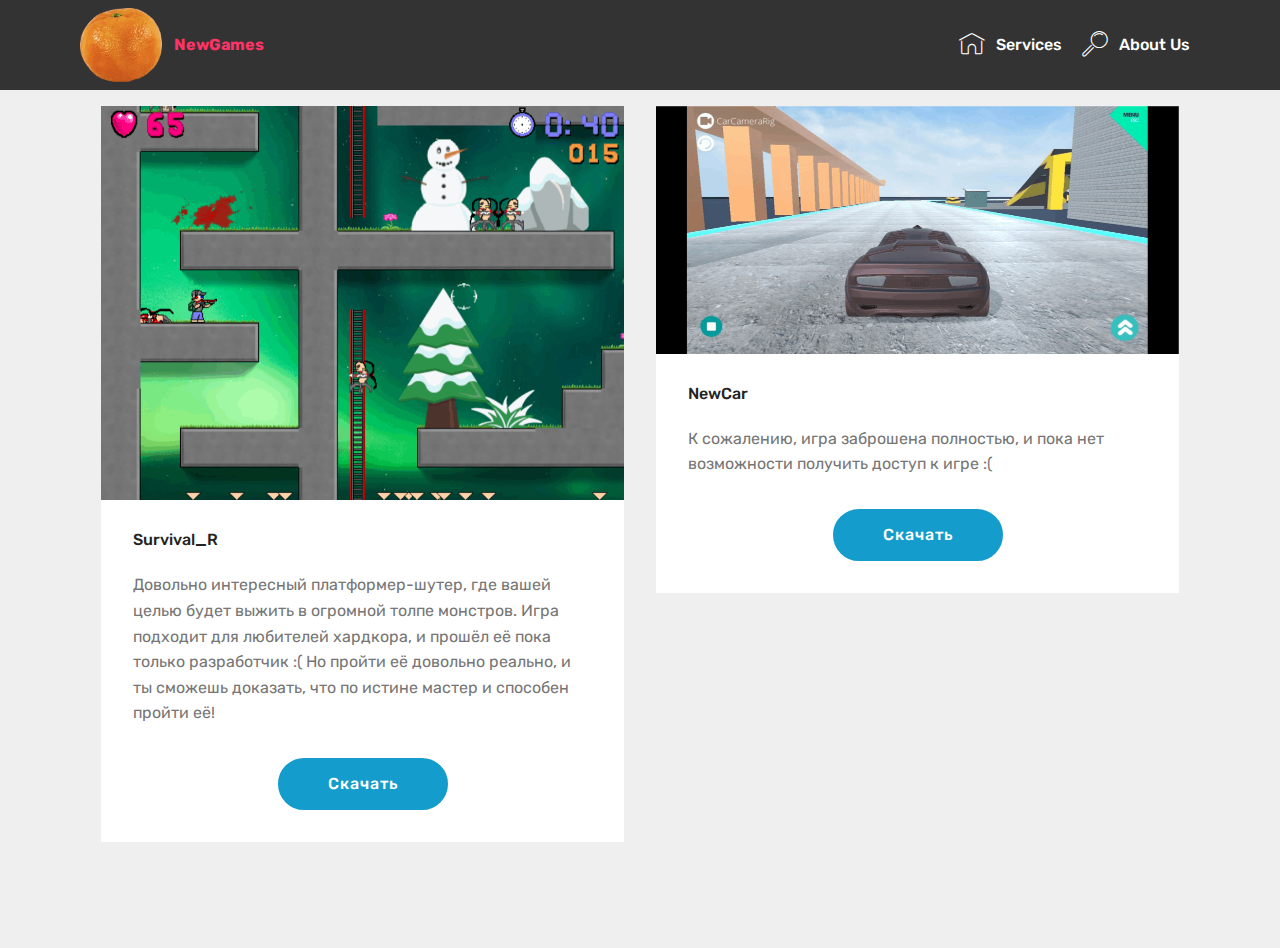
==== page1.html @ 95258844 "create github pages" ====
<!DOCTYPE html>
<html  >
<head>
  <!-- Site made with Mobirise Website Builder v4.12.0, https://mobirise.com -->
  <meta charset="UTF-8">
  <meta http-equiv="X-UA-Compatible" content="IE=edge">
  <meta name="generator" content="Mobirise v4.12.0, mobirise.com">
  <meta name="viewport" content="width=device-width, initial-scale=1, minimum-scale=1">
  <link rel="shortcut icon" href="assets/images/mbr-122x110.png" type="image/x-icon">
  <meta name="description" content="Site Maker Description">
  
  <title>все игры</title>
  <link rel="stylesheet" href="assets/web/assets/mobirise-icons/mobirise-icons.css">
  <link rel="stylesheet" href="assets/bootstrap/css/bootstrap.min.css">
  <link rel="stylesheet" href="assets/bootstrap/css/bootstrap-grid.min.css">
  <link rel="stylesheet" href="assets/bootstrap/css/bootstrap-reboot.min.css">
  <link rel="stylesheet" href="assets/tether/tether.min.css">
  <link rel="stylesheet" href="assets/dropdown/css/style.css">
  <link rel="stylesheet" href="assets/theme/css/style.css">
  <link rel="preload" as="style" href="assets/mobirise/css/mbr-additional.css"><link rel="stylesheet" href="assets/mobirise/css/mbr-additional.css" type="text/css">
  
  
  
</head>
<body>
  <section class="menu cid-qTkzRZLJNu" once="menu" id="menu1-4">

    

    <nav class="navbar navbar-expand beta-menu navbar-dropdown align-items-center navbar-toggleable-sm">
        <button class="navbar-toggler navbar-toggler-right" type="button" data-toggle="collapse" data-target="#navbarSupportedContent" aria-controls="navbarSupportedContent" aria-expanded="false" aria-label="Toggle navigation">
            <div class="hamburger">
                <span></span>
                <span></span>
                <span></span>
                <span></span>
            </div>
        </button>
        <div class="menu-logo">
            <div class="navbar-brand">
                <span class="navbar-logo">
                    
                         <a href="index.html"><img src="assets/images/mbr-122x110.png" alt="Mobirise" title="" style="height: 4.6rem;"></a>
                    
                </span>
                <span class="navbar-caption-wrap"><a class="navbar-caption text-secondary display-4" href="#top">NewGames</a></span>
            </div>
        </div>
        <div class="collapse navbar-collapse" id="navbarSupportedContent">
            <ul class="navbar-nav nav-dropdown nav-right" data-app-modern-menu="true">
                <li class="nav-item">
                    <a class="nav-link link text-white display-4" href="https://mobirise.com">
                        <span class="mbri-home mbr-iconfont mbr-iconfont-btn"></span>
                        Services
                    </a>
                </li>
                <li class="nav-item">
                    <a class="nav-link link text-white display-4" href="https://mobirise.com">
                        <span class="mbri-search mbr-iconfont mbr-iconfont-btn"></span>
                        About Us
                    </a>
                </li>
            </ul>
            
        </div>
    </nav>
</section>

<section class="engine"><a href="https://mobirise.info/w">free html5 templates</a></section><section class="features3 cid-rPy1rgUyX9" id="features3-5">

    

    
    <div class="container">
        <div class="media-container-row">
            <div class="card p-3 col-12 col-md-6">
                <div class="card-wrapper">
                    <div class="card-img">
                        <img src="assets/images/survival-r-hardeditionsubmit1-1022x767.png" alt="Mobirise" title="">
                    </div>
                    <div class="card-box">
                        <h4 class="card-title mbr-fonts-style display-7">Survival_R</h4>
                        <p class="mbr-text mbr-fonts-style display-7">Довольно интересный платформер-шутер, где вашей целью будет выжить в огромной толпе монстров. Игра подходит для любителей хардкора, и прошёл её пока только разработчик :( Но пройти её довольно реально, и ты сможешь доказать, что по истине мастер и способен пройти её!</p>
                    </div>
                    <div class="mbr-section-btn text-center"><a href="https://falcoware.com/rus/SurvivalR.php" class="btn btn-primary display-4" target="_blank">Скачать</a></div>
                </div>
            </div>

            <div class="card p-3 col-12 col-md-6">
                <div class="card-wrapper">
                    <div class="card-img">
                        <img src="assets/images/-1046x495.png" alt="Mobirise" title="">
                    </div>
                    <div class="card-box">
                        <h4 class="card-title mbr-fonts-style display-7">NewCar</h4>
                        <p class="mbr-text mbr-fonts-style display-7">К сожалению, игра заброшена полностью, и пока нет возможности получить доступ к игре :(</p>
                    </div>
                    <div class="mbr-section-btn text-center"><a href="page1.html" class="btn btn-primary display-4">Скачать</a></div>
                </div>
            </div>

            

            
        </div>
    </div>
</section>


  <script src="assets/web/assets/jquery/jquery.min.js"></script>
  <script src="assets/popper/popper.min.js"></script>
  <script src="assets/bootstrap/js/bootstrap.min.js"></script>
  <script src="assets/tether/tether.min.js"></script>
  <script src="assets/smoothscroll/smooth-scroll.js"></script>
  <script src="assets/dropdown/js/nav-dropdown.js"></script>
  <script src="assets/dropdown/js/navbar-dropdown.js"></script>
  <script src="assets/touchswipe/jquery.touch-swipe.min.js"></script>
  <script src="assets/theme/js/script.js"></script>
  
  
</body>
</html>
---- assets/web/assets/mobirise-icons/mobirise-icons.css ----
@font-face {
  font-family: 'MobiriseIcons';
  src:  url('mobirise-icons.eot?spat4u');
  src:  url('mobirise-icons.eot?spat4u#iefix') format('embedded-opentype'),
    url('mobirise-icons.ttf?spat4u') format('truetype'),
    url('mobirise-icons.woff?spat4u') format('woff'),
    url('mobirise-icons.svg?spat4u#MobiriseIcons') format('svg');
  font-weight: normal;
  font-style: normal;
  font-display: swap;
}

[class^="mbri-"], [class*=" mbri-"] {
  /* use !important to prevent issues with browser extensions that change fonts */
  font-family: MobiriseIcons !important;
  speak: none;
  font-style: normal;
  font-weight: normal;
  font-variant: normal;
  text-transform: none;
  line-height: 1;

  /* Better Font Rendering =========== */
  -webkit-font-smoothing: antialiased;
  -moz-osx-font-smoothing: grayscale;
}

.mbri-add-submenu:before {
  content: "\e900";
}
.mbri-alert:before {
  content: "\e901";
}
.mbri-align-center:before {
  content: "\e902";
}
.mbri-align-justify:before {
  content: "\e903";
}
.mbri-align-left:before {
  content: "\e904";
}
.mbri-align-right:before {
  content: "\e905";
}
.mbri-android:before {
  content: "\e906";
}
.mbri-apple:before {
  content: "\e907";
}
.mbri-arrow-down:before {
  content: "\e908";
}
.mbri-arrow-next:before {
  content: "\e909";
}
.mbri-arrow-prev:before {
  content: "\e90a";
}
.mbri-arrow-up:before {
  content: "\e90b";
}
.mbri-bold:before {
  content: "\e90c";
}
.mbri-bookmark:before {
  content: "\e90d";
}
.mbri-bootstrap:before {
  content: "\e90e";
}
.mbri-briefcase:before {
  content: "\e90f";
}
.mbri-browse:before {
  content: "\e910";
}
.mbri-bulleted-list:before {
  content: "\e911";
}
.mbri-calendar:before {
  content: "\e912";
}
.mbri-camera:before {
  content: "\e913";
}
.mbri-cart-add:before {
  content: "\e914";
}
.mbri-cart-full:before {
  content: "\e915";
}
.mbri-cash:before {
  content: "\e916";
}
.mbri-change-style:before {
  content: "\e917";
}
.mbri-chat:before {
  content: "\e918";
}
.mbri-clock:before {
  content: "\e919";
}
.mbri-close:before {
  content: "\e91a";
}
.mbri-cloud:before {
  content: "\e91b";
}
.mbri-code:before {
  content: "\e91c";
}
.mbri-contact-form:before {
  content: "\e91d";
}
.mbri-credit-card:before {
  content: "\e91e";
}
.mbri-cursor-click:before {
  content: "\e91f";
}
.mbri-cust-feedback:before {
  content: "\e920";
}
.mbri-database:before {
  content: "\e921";
}
.mbri-delivery:before {
  content: "\e922";
}
.mbri-desktop:before {
  content: "\e923";
}
.mbri-devices:before {
  content: "\e924";
}
.mbri-down:before {
  content: "\e925";
}
.mbri-download:before {
  content: "\e989";
}
.mbri-drag-n-drop:before {
  content: "\e927";
}
.mbri-drag-n-drop2:before {
  content: "\e928";
}
.mbri-edit:before {
  content: "\e929";
}
.mbri-edit2:before {
  content: "\e92a";
}
.mbri-error:before {
  content: "\e92b";
}
.mbri-extension:before {
  content: "\e92c";
}
.mbri-features:before {
  content: "\e92d";
}
.mbri-file:before {
  content: "\e92e";
}
.mbri-flag:before {
  content: "\e92f";
}
.mbri-folder:before {
  content: "\e930";
}
.mbri-gift:before {
  content: "\e931";
}
.mbri-github:before {
  content: "\e932";
}
.mbri-globe:before {
  content: "\e933";
}
.mbri-globe-2:before {
  content: "\e934";
}
.mbri-growing-chart:before {
  content: "\e935";
}
.mbri-hearth:before {
  content: "\e936";
}
.mbri-help:before {
  content: "\e937";
}
.mbri-home:before {
  content: "\e938";
}
.mbri-hot-cup:before {
  content: "\e939";
}
.mbri-idea:before {
  content: "\e93a";
}
.mbri-image-gallery:before {
  content: "\e93b";
}
.mbri-image-slider:before {
  content: "\e93c";
}
.mbri-info:before {
  content: "\e93d";
}
.mbri-italic:before {
  content: "\e93e";
}
.mbri-key:before {
  content: "\e93f";
}
.mbri-laptop:before {
  content: "\e940";
}
.mbri-layers:before {
  content: "\e941";
}
.mbri-left-right:before {
  content: "\e942";
}
.mbri-left:before {
  content: "\e943";
}
.mbri-letter:before {
  content: "\e944";
}
.mbri-like:before {
  content: "\e945";
}
.mbri-link:before {
  content: "\e946";
}
.mbri-lock:before {
  content: "\e947";
}
.mbri-login:before {
  content: "\e948";
}
.mbri-logout:before {
  content: "\e949";
}
.mbri-magic-stick:before {
  content: "\e94a";
}
.mbri-map-pin:before {
  content: "\e94b";
}
.mbri-menu:before {
  content: "\e94c";
}
.mbri-mobile:before {
  content: "\e94d";
}
.mbri-mobile2:before {
  content: "\e94e";
}
.mbri-mobirise:before {
  content: "\e94f";
}
.mbri-more-horizontal:before {
  content: "\e950";
}
.mbri-more-vertical:before {
  content: "\e951";
}
.mbri-music:before {
  content: "\e952";
}
.mbri-new-file:before {
  content: "\e953";
}
.mbri-numbered-list:before {
  content: "\e954";
}
.mbri-opened-folder:before {
  content: "\e955";
}
.mbri-pages:before {
  content: "\e956";
}
.mbri-paper-plane:before {
  content: "\e957";
}
.mbri-paperclip:before {
  content: "\e958";
}
.mbri-photo:before {
  content: "\e959";
}
.mbri-photos:before {
  content: "\e95a";
}
.mbri-pin:before {
  content: "\e95b";
}
.mbri-play:before {
  content: "\e95c";
}
.mbri-plus:before {
  content: "\e95d";
}
.mbri-preview:before {
  content: "\e95e";
}
.mbri-print:before {
  content: "\e95f";
}
.mbri-protect:before {
  content: "\e960";
}
.mbri-question:before {
  content: "\e961";
}
.mbri-quote-left:before {
  content: "\e962";
}
.mbri-quote-right:before {
  content: "\e963";
}
.mbri-refresh:before {
  content: "\e964";
}
.mbri-responsive:before {
  content: "\e965";
}
.mbri-right:before {
  content: "\e966";
}
.mbri-rocket:before {
  content: "\e967";
}
.mbri-sad-face:before {
  content: "\e968";
}
.mbri-sale:before {
  content: "\e969";
}
.mbri-save:before {
  content: "\e96a";
}
.mbri-search:before {
  content: "\e96b";
}
.mbri-setting:before {
  content: "\e96c";
}
.mbri-setting2:before {
  content: "\e96d";
}
.mbri-setting3:before {
  content: "\e96e";
}
.mbri-share:before {
  content: "\e96f";
}
.mbri-shopping-bag:before {
  content: "\e970";
}
.mbri-shopping-basket:before {
  content: "\e971";
}
.mbri-shopping-cart:before {
  content: "\e972";
}
.mbri-sites:before {
  content: "\e973";
}
.mbri-smile-face:before {
  content: "\e974";
}
.mbri-speed:before {
  content: "\e975";
}
.mbri-star:before {
  content: "\e976";
}
.mbri-success:before {
  content: "\e977";
}
.mbri-sun:before {
  content: "\e978";
}
.mbri-sun2:before {
  content: "\e979";
}
.mbri-tablet:before {
  content: "\e97a";
}
.mbri-tablet-vertical:before {
  content: "\e97b";
}
.mbri-target:before {
  content: "\e97c";
}
.mbri-timer:before {
  content: "\e97d";
}
.mbri-to-ftp:before {
  content: "\e97e";
}
.mbri-to-local-drive:before {
  content: "\e97f";
}
.mbri-touch-swipe:before {
  content: "\e980";
}
.mbri-touch:before {
  content: "\e981";
}
.mbri-trash:before {
  content: "\e982";
}
.mbri-underline:before {
  content: "\e983";
}
.mbri-unlink:before {
  content: "\e984";
}
.mbri-unlock:before {
  content: "\e985";
}
.mbri-up-down:before {
  content: "\e986";
}
.mbri-up:before {
  content: "\e987";
}
.mbri-update:before {
  content: "\e988";
}
.mbri-upload:before {
 content: "\e926"; 
}
.mbri-user:before {
  content: "\e98a";
}
.mbri-user2:before {
  content: "\e98b";
}
.mbri-users:before {
  content: "\e98c";
}
.mbri-video:before {
  content: "\e98d";
}
.mbri-video-play:before {
  content: "\e98e";
}
.mbri-watch:before {
  content: "\e98f";
}
.mbri-website-theme:before {
  content: "\e990";
}
.mbri-wifi:before {
  content: "\e991";
}
.mbri-windows:before {
  content: "\e992";
}
.mbri-zoom-out:before {
  content: "\e993";
}
.mbri-redo:before {
  content: "\e994";
}
.mbri-undo:before {
  content: "\e995";
}
---- assets/dropdown/css/style.css ----
.navbar-dropdown {
  left: 0;
  padding: 0;
  position: absolute;
  right: 0;
  top: 0;
  transition: all 0.45s ease;
  z-index: 1030;
  background: #282828; }
  .navbar-dropdown .navbar-logo {
    margin-right: 0.8rem;
    transition: margin 0.3s ease-in-out;
    vertical-align: middle; }
    .navbar-dropdown .navbar-logo img {
      height: 3.125rem;
      transition: all 0.3s ease-in-out; }
    .navbar-dropdown .navbar-logo.mbr-iconfont {
      font-size: 3.125rem;
      line-height: 3.125rem; }
  .navbar-dropdown .navbar-caption {
    font-weight: 700;
    white-space: normal;
    vertical-align: -4px;
    line-height: 3.125rem !important; }
    .navbar-dropdown .navbar-caption, .navbar-dropdown .navbar-caption:hover {
      color: inherit;
      text-decoration: none; }
  .navbar-dropdown .mbr-iconfont + .navbar-caption {
    vertical-align: -1px; }
  .navbar-dropdown.navbar-fixed-top {
    position: fixed; }
  .navbar-dropdown .navbar-brand span {
    vertical-align: -4px; }
  .navbar-dropdown.bg-color.transparent {
    background: none; }
  .navbar-dropdown.navbar-short .navbar-brand {
    padding: 0.625rem 0; }
    .navbar-dropdown.navbar-short .navbar-brand span {
      vertical-align: -1px; }
  .navbar-dropdown.navbar-short .navbar-caption {
    line-height: 2.375rem !important;
    vertical-align: -2px; }
  .navbar-dropdown.navbar-short .navbar-logo {
    margin-right: 0.5rem; }
    .navbar-dropdown.navbar-short .navbar-logo img {
      height: 2.375rem; }
    .navbar-dropdown.navbar-short .navbar-logo.mbr-iconfont {
      font-size: 2.375rem;
      line-height: 2.375rem; }
  .navbar-dropdown.navbar-short .mbr-table-cell {
    height: 3.625rem; }
  .navbar-dropdown .navbar-close {
    left: 0.6875rem;
    position: fixed;
    top: 0.75rem;
    z-index: 1000; }
  .navbar-dropdown .hamburger-icon {
    content: "";
    display: inline-block;
    vertical-align: middle;
    width: 16px;
    -webkit-box-shadow: 0 -6px 0 1px #282828,0 0 0 1px #282828,0 6px 0 1px #282828;
    -moz-box-shadow: 0 -6px 0 1px #282828,0 0 0 1px #282828,0 6px 0 1px #282828;
    box-shadow: 0 -6px 0 1px #282828,0 0 0 1px #282828,0 6px 0 1px #282828; }

.dropdown-menu .dropdown-toggle[data-toggle="dropdown-submenu"]::after {
  border-bottom: 0.35em solid transparent;
  border-left: 0.35em solid;
  border-right: 0;
  border-top: 0.35em solid transparent;
  margin-left: 0.3rem; }

.dropdown-menu .dropdown-item:focus {
  outline: 0; }

.nav-dropdown {
  font-size: 0.75rem;
  font-weight: 500;
  height: auto !important; }
  .nav-dropdown .nav-btn {
    padding-left: 1rem; }
  .nav-dropdown .link {
    margin: .667em 1.667em;
    font-weight: 500;
    padding: 0;
    transition: color .2s ease-in-out; }
    .nav-dropdown .link.dropdown-toggle {
      margin-right: 2.583em; }
      .nav-dropdown .link.dropdown-toggle::after {
        margin-left: .25rem;
        border-top: 0.35em solid;
        border-right: 0.35em solid transparent;
        border-left: 0.35em solid transparent;
        border-bottom: 0; }
      .nav-dropdown .link.dropdown-toggle[aria-expanded="true"] {
        margin: 0;
        padding: 0.667em 3.263em  0.667em 1.667em; }
  .nav-dropdown .link::after,
  .nav-dropdown .dropdown-item::after {
    color: inherit; }
  .nav-dropdown .btn {
    font-size: 0.75rem;
    font-weight: 700;
    letter-spacing: 0;
    margin-bottom: 0;
    padding-left: 1.25rem;
    padding-right: 1.25rem; }
  .nav-dropdown .dropdown-menu {
    border-radius: 0;
    border: 0;
    left: 0;
    margin: 0;
    padding-bottom: 1.25rem;
    padding-top: 1.25rem;
    position: relative; }
  .nav-dropdown .dropdown-submenu {
    margin-left: 0.125rem;
    top: 0; }
  .nav-dropdown .dropdown-item {
    font-weight: 500;
    line-height: 2;
    padding: 0.3846em 4.615em 0.3846em 1.5385em;
    position: relative;
    transition: color .2s ease-in-out, background-color .2s ease-in-out; }
    .nav-dropdown .dropdown-item::after {
      margin-top: -0.3077em;
      position: absolute;
      right: 1.1538em;
      top: 50%; }
    .nav-dropdown .dropdown-item:focus, .nav-dropdown .dropdown-item:hover {
      background: none; }

@media (max-width: 767px) {
  .nav-dropdown.navbar-toggleable-sm {
    bottom: 0;
    display: none;
    left: 0;
    overflow-x: hidden;
    position: fixed;
    top: 0;
    transform: translateX(-100%);
    -ms-transform: translateX(-100%);
    -webkit-transform: translateX(-100%);
    width: 18.75rem;
    z-index: 999; } }
.nav-dropdown.navbar-toggleable-xl {
  bottom: 0;
  display: none;
  left: 0;
  overflow-x: hidden;
  position: fixed;
  top: 0;
  transform: translateX(-100%);
  -ms-transform: translateX(-100%);
  -webkit-transform: translateX(-100%);
  width: 18.75rem;
  z-index: 999; }

.nav-dropdown-sm {
  display: block !important;
  overflow-x: hidden;
  overflow: auto;
  padding-top: 3.875rem; }
  .nav-dropdown-sm::after {
    content: "";
    display: block;
    height: 3rem;
    width: 100%; }
  .nav-dropdown-sm.collapse.in ~ .navbar-close {
    display: block !important; }
  .nav-dropdown-sm.collapsing, .nav-dropdown-sm.collapse.in {
    transform: translateX(0);
    -ms-transform: translateX(0);
    -webkit-transform: translateX(0);
    transition: all 0.25s ease-out;
    -webkit-transition: all 0.25s ease-out;
    background: #282828; }
  .nav-dropdown-sm.collapsing[aria-expanded="false"] {
    transform: translateX(-100%);
    -ms-transform: translateX(-100%);
    -webkit-transform: translateX(-100%); }
  .nav-dropdown-sm .nav-item {
    display: block;
    margin-left: 0 !important;
    padding-left: 0; }
  .nav-dropdown-sm .link,
  .nav-dropdown-sm .dropdown-item {
    border-top: 1px dotted rgba(255, 255, 255, 0.1);
    font-size: 0.8125rem;
    line-height: 1.6;
    margin: 0 !important;
    padding: 0.875rem 2.4rem 0.875rem 1.5625rem !important;
    position: relative;
    white-space: normal; }
    .nav-dropdown-sm .link:focus, .nav-dropdown-sm .link:hover,
    .nav-dropdown-sm .dropdown-item:focus,
    .nav-dropdown-sm .dropdown-item:hover {
      background: rgba(0, 0, 0, 0.2) !important;
      color: #c0a375; }
  .nav-dropdown-sm .nav-btn {
    position: relative;
    padding: 1.5625rem 1.5625rem 0 1.5625rem; }
    .nav-dropdown-sm .nav-btn::before {
      border-top: 1px dotted rgba(255, 255, 255, 0.1);
      content: "";
      left: 0;
      position: absolute;
      top: 0;
      width: 100%; }
    .nav-dropdown-sm .nav-btn + .nav-btn {
      padding-top: 0.625rem; }
      .nav-dropdown-sm .nav-btn + .nav-btn::before {
        display: none; }
  .nav-dropdown-sm .btn {
    padding: 0.625rem 0; }
  .nav-dropdown-sm .dropdown-toggle[data-toggle="dropdown-submenu"]::after {
    margin-left: .25rem;
    border-top: 0.35em solid;
    border-right: 0.35em solid transparent;
    border-left: 0.35em solid transparent;
    border-bottom: 0; }
  .nav-dropdown-sm .dropdown-toggle[data-toggle="dropdown-submenu"][aria-expanded="true"]::after {
    border-top: 0;
    border-right: 0.35em solid transparent;
    border-left: 0.35em solid transparent;
    border-bottom: 0.35em solid; }
  .nav-dropdown-sm .dropdown-menu {
    margin: 0;
    padding: 0;
    position: relative;
    top: 0;
    left: 0;
    width: 100%;
    border: 0;
    float: none;
    border-radius: 0;
    background: none; }
  .nav-dropdown-sm .dropdown-submenu {
    left: 100%;
    margin-left: 0.125rem;
    margin-top: -1.25rem;
    top: 0; }

.navbar-toggleable-sm .nav-dropdown .dropdown-menu {
  position: absolute; }

.navbar-toggleable-sm .nav-dropdown .dropdown-submenu {
  left: 100%;
  margin-left: 0.125rem;
  margin-top: -1.25rem;
  top: 0; }

.navbar-toggleable-sm.opened .nav-dropdown .dropdown-menu {
  position: relative; }

.navbar-toggleable-sm.opened .nav-dropdown .dropdown-submenu {
  left: 0;
  margin-left: 00rem;
  margin-top: 0rem;
  top: 0; }

.is-builder .nav-dropdown.collapsing {
  transition: none !important; }

/*# sourceMappingURL=style.css.map */
---- assets/theme/css/style.css ----
/*!
 * Mobirise v4 theme (https://mobirise.com/)
 * Copyright 2017 Mobirise
 */
section {
  background-color: #eeeeee; }

body {
  font-style: normal;
  line-height: 1.5; }

section,
.container,
.container-fluid {
  position: relative;
  word-wrap: break-word; }

a.mbr-iconfont:hover {
  text-decoration: none; }

.article .lead p,
.article .lead ul,
.article .lead ol,
.article .lead pre,
.article .lead blockquote {
  margin-bottom: 0; }

ul,
ol,
pre,
blockquote {
  margin-bottom: 2.3125rem; }

pre {
  background: #f4f4f4;
  padding: 10px 24px;
  white-space: pre-wrap; }

.inactive {
  -webkit-user-select: none;
  -moz-user-select: none;
  -ms-user-select: none;
  user-select: none;
  pointer-events: none;
  -webkit-user-drag: none;
  user-drag: none; }

.mbr-section__comments .row {
  justify-content: center;
  -webkit-justify-content: center; }

a {
  font-style: normal;
  font-weight: 400;
  cursor: pointer; }
  a, a:hover {
    text-decoration: none; }

figure {
  margin-bottom: 0; }

body {
  color: #232323; }

h1,
h2,
h3,
h4,
h5,
h6,
.h1,
.h2,
.h3,
.h4,
.h5,
.h6,
.display-1,
.display-2,
.display-3,
.display-4 {
  line-height: 1;
  word-break: break-word;
  word-wrap: break-word; }

.mbr-section-title {
  font-style: normal;
  line-height: 1.2; }

.mbr-section-subtitle {
  line-height: 1.3; }

.mbr-text {
  font-style: normal;
  line-height: 1.6; }

b,
strong {
  font-weight: bold; }

blockquote {
  padding: 10px 0 10px 20px;
  position: relative;
  border-left: 2px solid;
  border-color: #ff3366; }

input:-webkit-autofill, input:-webkit-autofill:hover, input:-webkit-autofill:focus, input:-webkit-autofill:active {
  transition-delay: 9999s;
  transition-property: background-color, color; }

textarea[type='hidden'] {
  display: none; }

body {
  position: relative; }

section {
  background-position: 50% 50%;
  background-repeat: no-repeat;
  background-size: cover; }
  section .mbr-background-video,
  section .mbr-background-video-preview {
    position: absolute;
    bottom: 0;
    left: 0;
    right: 0;
    top: 0; }

.hidden {
  visibility: hidden; }

.mbr-z-index20 {
  z-index: 20; }

/*! Base colors */
.mbr-white {
  color: #ffffff; }

.mbr-black {
  color: #000000; }

.mbr-bg-white {
  background-color: #ffffff; }

.mbr-bg-black {
  background-color: #000000; }

/*! Text-aligns */
.align-left {
  text-align: left; }

.align-center {
  text-align: center; }

.align-right {
  text-align: right; }

@media (max-width: 767px) {
  .align-left,
  .align-center,
  .align-right,
  .mbr-section-btn,
  .mbr-section-title {
    text-align: center; } }
/*! Font-weight  */
.mbr-light {
  font-weight: 300; }

.mbr-regular {
  font-weight: 400; }

.mbr-semibold {
  font-weight: 500; }

.mbr-bold {
  font-weight: 700; }

/*! Media  */
.media-size-item {
  -webkit-flex: 1 1 auto;
  -moz-flex: 1 1 auto;
  -ms-flex: 1 1 auto;
  -o-flex: 1 1 auto;
  flex: 1 1 auto; }

.media-content {
  -webkit-flex-basis: 100%;
  flex-basis: 100%; }

.media-container-row {
  display: -ms-flexbox;
  display: -webkit-flex;
  display: flex;
  -webkit-flex-direction: row;
  -ms-flex-direction: row;
  flex-direction: row;
  -webkit-flex-wrap: wrap;
  -ms-flex-wrap: wrap;
  flex-wrap: wrap;
  -webkit-justify-content: center;
  -ms-flex-pack: center;
  justify-content: center;
  -webkit-align-content: center;
  -ms-flex-line-pack: center;
  align-content: center;
  -webkit-align-items: start;
  -ms-flex-align: start;
  align-items: start; }
  .media-container-row .media-size-item {
    width: 400px; }

.media-container-column {
  display: -ms-flexbox;
  display: -webkit-flex;
  display: flex;
  -webkit-flex-direction: column;
  -ms-flex-direction: column;
  flex-direction: column;
  -webkit-flex-wrap: wrap;
  -ms-flex-wrap: wrap;
  flex-wrap: wrap;
  -webkit-justify-content: center;
  -ms-flex-pack: center;
  justify-content: center;
  -webkit-align-content: center;
  -ms-flex-line-pack: center;
  align-content: center;
  -webkit-align-items: stretch;
  -ms-flex-align: stretch;
  align-items: stretch; }
  .media-container-column > * {
    width: 100%; }

@media (min-width: 992px) {
  .media-container-row {
    -webkit-flex-wrap: nowrap;
    -ms-flex-wrap: nowrap;
    flex-wrap: nowrap; } }
figure {
  overflow: hidden; }

figure[mbr-media-size] {
  transition: width 0.1s; }

.mbr-figure img,
.mbr-figure iframe {
  display: block;
  width: 100%; }

.card {
  background-color: transparent;
  border: none; }

.card-box {
  width: 100%; }

.card-img {
  text-align: center;
  flex-shrink: 0;
  -webkit-flex-shrink: 0; }

.media {
  max-width: 100%;
  margin: 0 auto; }

.mbr-figure {
  -ms-flex-item-align: center;
  -ms-grid-row-align: center;
  -webkit-align-self: center;
  align-self: center; }

.media-container > div {
  max-width: 100%; }

.mbr-figure img,
.card-img img {
  width: 100%; }

@media (max-width: 991px) {
  .media-size-item {
    width: auto !important; }

  .media {
    width: auto; }

  .mbr-figure {
    width: 100% !important; } }
/*! Buttons */
.btn {
  font-weight: 500;
  border-width: 2px;
  font-style: normal;
  letter-spacing: 1px;
  margin: .4rem .8rem;
  white-space: normal;
  -webkit-transition: all .3s ease-in-out;
  -moz-transition: all .3s ease-in-out;
  transition: all .3s ease-in-out;
  display: inline-flex;
  align-items: center;
  justify-content: center;
  word-break: break-word;
  -webkit-align-items: center;
  -webkit-justify-content: center;
  display: -webkit-inline-flex; }

.btn-sm {
  font-weight: 500;
  letter-spacing: 1px;
  -webkit-transition: all .3s ease-in-out;
  -moz-transition: all .3s ease-in-out;
  transition: all .3s ease-in-out; }

.btn-md {
  font-weight: 500;
  letter-spacing: 1px;
  margin: .4rem .8rem !important;
  -webkit-transition: all .3s ease-in-out;
  -moz-transition: all .3s ease-in-out;
  transition: all .3s ease-in-out; }

.btn-lg {
  font-weight: 500;
  letter-spacing: 1px;
  margin: .4rem .8rem !important;
  -webkit-transition: all .3s ease-in-out;
  -moz-transition: all .3s ease-in-out;
  transition: all .3s ease-in-out; }

.mbr-section-btn {
  margin-left: -0.25rem;
  margin-right: -0.25rem;
  font-size: 0; }

nav .mbr-section-btn {
  margin-left: 0rem;
  margin-right: 0rem; }

.btn-form {
  border-radius: 0; }
  .btn-form:hover {
    cursor: pointer; }

/*! Btn icon margin */
.btn .mbr-iconfont,
.btn.btn-sm .mbr-iconfont {
  cursor: pointer;
  margin-right: 0.5rem; }

.btn.btn-md .mbr-iconfont,
.btn.btn-md .mbr-iconfont {
  margin-right: 0.8rem; }

.mbr-regular {
  font-weight: 400; }

.mbr-semibold {
  font-weight: 500; }

.mbr-bold {
  font-weight: 700; }

[type='submit'] {
  -webkit-appearance: none; }

/*! Full-screen */
.mbr-fullscreen .mbr-overlay {
  min-height: 100vh; }

.mbr-fullscreen {
  display: flex;
  display: -webkit-flex;
  display: -moz-flex;
  display: -ms-flex;
  display: -o-flex;
  align-items: center;
  -webkit-align-items: center;
  min-height: 100vh;
  padding-top: 3rem;
  padding-bottom: 3rem; }

/*! Map */
.map {
  height: 25rem;
  position: relative; }
  .map iframe {
    width: 100%;
    height: 100%; }

.mbr-overlay {
  background-color: #000;
  bottom: 0;
  left: 0;
  opacity: .5;
  position: absolute;
  right: 0;
  top: 0;
  z-index: 0;
  pointer-events: none; }

/* Form */
blockquote {
  font-style: italic;
  padding: 10px 0 10px 20px;
  font-size: 1.09rem;
  position: relative;
  border-width: 3px; }

.form-control {
  background-color: #f5f5f5;
  box-shadow: none;
  color: #565656;
  line-height: 1.43;
  min-height: 3.5em;
  padding: 1.07em .5em; }
  .form-control, .form-control:focus {
    border: 1px solid #e8e8e8; }
  .form-active .form-control:invalid {
    border-color: red; }

.form-control-label {
  position: relative;
  cursor: pointer;
  margin-bottom: .357em;
  padding: 0; }

.alert {
  color: #ffffff;
  border-radius: 0;
  border: 0;
  font-size: .875rem;
  line-height: 1.5;
  margin-bottom: 1.875rem;
  padding: 1.25rem;
  position: relative; }
  .alert.alert-form::after {
    background-color: inherit;
    bottom: -7px;
    content: "";
    display: block;
    height: 14px;
    left: 50%;
    margin-left: -7px;
    position: absolute;
    transform: rotate(45deg);
    width: 14px;
    -webkit-transform: rotate(45deg); }

.form-asterisk {
  font-family: initial;
  position: absolute;
  top: -2px;
  font-weight: normal; }

/*! Scroll to top arrow */
#scrollToTop a i:before {
  content: '';
  position: absolute;
  height: 40%;
  top: 25%;
  background: #fff;
  width: 2px;
  left: calc(50% - 1px); }
#scrollToTop a i:after {
  content: '';
  position: absolute;
  display: block;
  border-top: 2px solid #fff;
  border-right: 2px solid #fff;
  width: 40%;
  height: 40%;
  left: 30%;
  bottom: 30%;
  transform: rotate(135deg);
  -webkit-transform: rotate(135deg); }

.mbr-arrow-up {
  bottom: 25px;
  right: 90px;
  position: fixed;
  text-align: right;
  z-index: 5000;
  color: #ffffff;
  font-size: 32px;
  transform: rotate(180deg);
  -webkit-transform: rotate(180deg); }

.mbr-arrow-up a {
  background: rgba(0, 0, 0, 0.2);
  border-radius: 3px;
  color: #fff;
  display: inline-block;
  height: 60px;
  width: 60px;
  outline-style: none !important;
  position: relative;
  text-decoration: none;
  transition: all 0.3s ease-in-out;
  cursor: pointer;
  text-align: center; }
  .mbr-arrow-up a:hover {
    background-color: rgba(0, 0, 0, 0.4); }
  .mbr-arrow-up a i {
    line-height: 60px; }

.mbr-arrow-up-icon {
  display: block;
  color: #fff; }

.mbr-arrow-up-icon::before {
  content: '\203a';
  display: inline-block;
  font-family: serif;
  font-size: 32px;
  line-height: 1;
  font-style: normal;
  position: relative;
  top: 6px;
  left: -4px;
  -webkit-transform: rotate(-90deg);
  transform: rotate(-90deg); }

/*! Arrow Down */
.mbr-arrow {
  position: absolute;
  bottom: 45px;
  left: 50%;
  width: 60px;
  height: 60px;
  cursor: pointer;
  background-color: rgba(80, 80, 80, 0.5);
  border-radius: 50%;
  -webkit-transform: translateX(-50%);
  transform: translateX(-50%); }
  .mbr-arrow > a {
    display: inline-block;
    text-decoration: none;
    outline-style: none;
    -webkit-animation: arrowdown 1.7s ease-in-out infinite;
    animation: arrowdown 1.7s ease-in-out infinite; }
    .mbr-arrow > a > i {
      position: absolute;
      top: -2px;
      left: 15px;
      font-size: 2rem; }

@keyframes arrowdown {
  0% {
    transform: translateY(0px);
    -webkit-transform: translateY(0px); }
  50% {
    transform: translateY(-5px);
    -webkit-transform: translateY(-5px); }
  100% {
    transform: translateY(0px);
    -webkit-transform: translateY(0px); } }
@-webkit-keyframes arrowdown {
  0% {
    transform: translateY(0px);
    -webkit-transform: translateY(0px); }
  50% {
    transform: translateY(-5px);
    -webkit-transform: translateY(-5px); }
  100% {
    transform: translateY(0px);
    -webkit-transform: translateY(0px); } }
@media (max-width: 500px) {
  .mbr-arrow-up {
    left: 50%;
    right: auto;
    transform: translateX(-50%) rotate(180deg);
    -webkit-transform: translateX(-50%) rotate(180deg); } }
/*Gradients animation*/
@keyframes gradient-animation {
  from {
    background-position: 0% 100%;
    animation-timing-function: ease-in-out; }
  to {
    background-position: 100% 0%;
    animation-timing-function: ease-in-out; } }
@-webkit-keyframes gradient-animation {
  from {
    background-position: 0% 100%;
    animation-timing-function: ease-in-out; }
  to {
    background-position: 100% 0%;
    animation-timing-function: ease-in-out; } }
.bg-gradient {
  background-size: 200% 200%;
  animation: gradient-animation 5s infinite alternate;
  -webkit-animation: gradient-animation 5s infinite alternate; }

.menu .navbar-brand {
  display: -webkit-flex; }
  .menu .navbar-brand span {
    display: flex;
    display: -webkit-flex; }
  .menu .navbar-brand .navbar-caption-wrap {
    display: -webkit-flex; }
  .menu .navbar-brand .navbar-logo img {
    display: -webkit-flex; }
@media (min-width: 768px) and (max-width: 1023px) {
  .menu .navbar-toggleable-sm .navbar-nav {
    display: -webkit-box;
    display: -webkit-flex;
    display: -ms-flexbox; } }
@media (max-width: 1023px) {
  .menu .navbar-collapse {
    max-height: 93.5vh; }
    .menu .navbar-collapse.show {
      overflow: auto; } }
@media (min-width: 1024px) {
  .menu .navbar-nav.nav-dropdown {
    display: -webkit-flex; }
  .menu .navbar-toggleable-sm .navbar-collapse {
    display: -webkit-flex !important; }
  .menu .collapsed .navbar-collapse {
    max-height: 93.5vh; }
    .menu .collapsed .navbar-collapse.show {
      overflow: auto; } }
@media (max-width: 767px) {
  .menu .navbar-collapse {
    max-height: 80vh; } }

/* Others*/
.note-check a[data-value=Rubik] {
  font-style: normal; }

.mbr-arrow a {
  color: #ffffff; }

@media (max-width: 767px) {
  .mbr-arrow {
    display: none; } }
.navbar {
  display: -webkit-flex;
  -webkit-flex-wrap: wrap;
  -webkit-align-items: center;
  -webkit-justify-content: space-between; }

.navbar-collapse {
  -webkit-flex-basis: 100%;
  -webkit-flex-grow: 1;
  -webkit-align-items: center; }

.nav-dropdown .link {
  padding: 0.667em 1.667em !important;
  margin: 0 !important; }

.nav {
  display: -webkit-flex;
  -webkit-flex-wrap: wrap; }

.row {
  display: -webkit-flex;
  -webkit-flex-wrap: wrap; }

.justify-content-center {
  -webkit-justify-content: center; }

.form-inline {
  display: -webkit-flex;
  -webkit-flex-flow: row wrap;
  -webkit-align-items: center; }

.card-wrapper {
  -webkit-flex: 1; }

.carousel-control {
  z-index: 10;
  display: -webkit-flex;
  -webkit-align-items: center;
  -webkit-justify-content: center; }

.carousel-controls {
  display: -webkit-flex; }

.media {
  display: -webkit-flex; }

.form-group:focus {
  outline: none; }

.jq-selectbox__select {
  padding: 1.07em 0.5em;
  position: absolute;
  top: 0;
  left: 0;
  width: 100%; }

.jq-selectbox__dropdown {
  position: absolute;
  top: 100% !important;
  left: 0 !important;
  width: 100% !important; }

.jq-selectbox__trigger-arrow {
  transform: translateY(-50%); }

.jq-selectbox li {
  padding: 1.07em 0.5em; }

input[type='range'] {
  padding-left: 0 !important;
  padding-right: 0 !important; }

.modal-dialog,
.modal-content {
  height: 100%; }

.modal-dialog .carousel-inner {
  height: calc(100vh - 1.75rem); }
  @media (max-width: 575px) {
    .modal-dialog .carousel-inner {
      height: calc(100vh - 1rem); } }

.carousel-item {
  text-align: center; }

.carousel-item img {
  margin: auto; }

.navbar-toggler {
  -webkit-align-self: flex-start;
  -ms-flex-item-align: start;
  align-self: flex-start;
  padding: 0.25rem 0.75rem;
  font-size: 1.25rem;
  line-height: 1;
  background: transparent;
  border: 1px solid transparent;
  -webkit-border-radius: 0.25rem;
  border-radius: 0.25rem; }

.navbar-toggler:focus,
.navbar-toggler:hover {
  text-decoration: none; }

.navbar-toggler-icon {
  display: inline-block;
  width: 1.5em;
  height: 1.5em;
  vertical-align: middle;
  content: '';
  background: no-repeat center center;
  -webkit-background-size: 100% 100%;
  -o-background-size: 100% 100%;
  background-size: 100% 100%; }

.navbar-toggler-left {
  position: absolute;
  left: 1rem; }

.navbar-toggler-right {
  position: absolute;
  right: 1rem; }

@media (max-width: 575px) {
  .navbar-toggleable .navbar-nav .dropdown-menu {
    position: static;
    float: none; }

  .navbar-toggleable > .container {
    padding-right: 0;
    padding-left: 0; } }
@media (min-width: 576px) {
  .navbar-toggleable {
    -webkit-box-orient: horizontal;
    -webkit-box-direction: normal;
    -webkit-flex-direction: row;
    -ms-flex-direction: row;
    flex-direction: row;
    -webkit-flex-wrap: nowrap;
    -ms-flex-wrap: nowrap;
    flex-wrap: nowrap;
    -webkit-box-align: center;
    -webkit-align-items: center;
    -ms-flex-align: center;
    align-items: center; }

  .navbar-toggleable .navbar-nav {
    -webkit-box-orient: horizontal;
    -webkit-box-direction: normal;
    -webkit-flex-direction: row;
    -ms-flex-direction: row;
    flex-direction: row; }

  .navbar-toggleable .navbar-nav .nav-link {
    padding-right: 0.5rem;
    padding-left: 0.5rem; }

  .navbar-toggleable > .container {
    display: -webkit-box;
    display: -webkit-flex;
    display: -ms-flexbox;
    display: flex;
    -webkit-flex-wrap: nowrap;
    -ms-flex-wrap: nowrap;
    flex-wrap: nowrap;
    -webkit-box-align: center;
    -webkit-align-items: center;
    -ms-flex-align: center;
    align-items: center; }

  .navbar-toggleable .navbar-collapse {
    display: -webkit-box !important;
    display: -webkit-flex !important;
    display: -ms-flexbox !important;
    display: flex !important;
    width: 100%; }

  .navbar-toggleable .navbar-toggler {
    display: none; } }
@media (max-width: 767px) {
  .navbar-toggleable-sm .navbar-nav .dropdown-menu {
    position: static;
    float: none; }

  .navbar-toggleable-sm > .container {
    padding-right: 0;
    padding-left: 0; } }
@media (min-width: 768px) {
  .navbar-toggleable-sm {
    -webkit-box-orient: horizontal;
    -webkit-box-direction: normal;
    -webkit-flex-direction: row;
    -ms-flex-direction: row;
    flex-direction: row;
    -webkit-flex-wrap: nowrap;
    -ms-flex-wrap: nowrap;
    flex-wrap: nowrap;
    -webkit-box-align: center;
    -webkit-align-items: center;
    -ms-flex-align: center;
    align-items: center; }

  .navbar-toggleable-sm .navbar-nav {
    -webkit-box-orient: horizontal;
    -webkit-box-direction: normal;
    -webkit-flex-direction: row;
    -ms-flex-direction: row;
    flex-direction: row; }

  .navbar-toggleable-sm .navbar-nav .nav-link {
    padding-right: 0.5rem;
    padding-left: 0.5rem; }

  .navbar-toggleable-sm > .container {
    display: -webkit-box;
    display: -webkit-flex;
    display: -ms-flexbox;
    display: flex;
    -webkit-flex-wrap: nowrap;
    -ms-flex-wrap: nowrap;
    flex-wrap: nowrap;
    -webkit-box-align: center;
    -webkit-align-items: center;
    -ms-flex-align: center;
    align-items: center; }

  .navbar-toggleable-sm .navbar-collapse {
    display: none;
    width: 100%; }

  .navbar-toggleable-sm .navbar-toggler {
    display: none; } }
@media (max-width: 1023px) {
  .navbar-toggleable-md .navbar-nav .dropdown-menu {
    position: static;
    float: none; }

  .navbar-toggleable-md > .container {
    padding-right: 0;
    padding-left: 0; } }
@media (min-width: 1024px) {
  .navbar-toggleable-md {
    -webkit-box-orient: horizontal;
    -webkit-box-direction: normal;
    -webkit-flex-direction: row;
    -ms-flex-direction: row;
    flex-direction: row;
    -webkit-flex-wrap: nowrap;
    -ms-flex-wrap: nowrap;
    flex-wrap: nowrap;
    -webkit-box-align: center;
    -webkit-align-items: center;
    -ms-flex-align: center;
    align-items: center; }

  .navbar-toggleable-md .navbar-nav {
    -webkit-box-orient: horizontal;
    -webkit-box-direction: normal;
    -webkit-flex-direction: row;
    -ms-flex-direction: row;
    flex-direction: row; }

  .navbar-toggleable-md .navbar-nav .nav-link {
    padding-right: 0.5rem;
    padding-left: 0.5rem; }

  .navbar-toggleable-md > .container {
    display: -webkit-box;
    display: -webkit-flex;
    display: -ms-flexbox;
    display: flex;
    -webkit-flex-wrap: nowrap;
    -ms-flex-wrap: nowrap;
    flex-wrap: nowrap;
    -webkit-box-align: center;
    -webkit-align-items: center;
    -ms-flex-align: center;
    align-items: center; }

  .navbar-toggleable-md .navbar-collapse {
    display: -webkit-box !important;
    display: -webkit-flex !important;
    display: -ms-flexbox !important;
    display: flex !important;
    width: 100%; }

  .navbar-toggleable-md .navbar-toggler {
    display: none; } }
@media (max-width: 1199px) {
  .navbar-toggleable-lg .navbar-nav .dropdown-menu {
    position: static;
    float: none; }

  .navbar-toggleable-lg > .container {
    padding-right: 0;
    padding-left: 0; } }
@media (min-width: 1200px) {
  .navbar-toggleable-lg {
    -webkit-box-orient: horizontal;
    -webkit-box-direction: normal;
    -webkit-flex-direction: row;
    -ms-flex-direction: row;
    flex-direction: row;
    -webkit-flex-wrap: nowrap;
    -ms-flex-wrap: nowrap;
    flex-wrap: nowrap;
    -webkit-box-align: center;
    -webkit-align-items: center;
    -ms-flex-align: center;
    align-items: center; }

  .navbar-toggleable-lg .navbar-nav {
    -webkit-box-orient: horizontal;
    -webkit-box-direction: normal;
    -webkit-flex-direction: row;
    -ms-flex-direction: row;
    flex-direction: row; }

  .navbar-toggleable-lg .navbar-nav .nav-link {
    padding-right: 0.5rem;
    padding-left: 0.5rem; }

  .navbar-toggleable-lg > .container {
    display: -webkit-box;
    display: -webkit-flex;
    display: -ms-flexbox;
    display: flex;
    -webkit-flex-wrap: nowrap;
    -ms-flex-wrap: nowrap;
    flex-wrap: nowrap;
    -webkit-box-align: center;
    -webkit-align-items: center;
    -ms-flex-align: center;
    align-items: center; }

  .navbar-toggleable-lg .navbar-collapse {
    display: -webkit-box !important;
    display: -webkit-flex !important;
    display: -ms-flexbox !important;
    display: flex !important;
    width: 100%; }

  .navbar-toggleable-lg .navbar-toggler {
    display: none; } }
.navbar-toggleable-xl {
  -webkit-box-orient: horizontal;
  -webkit-box-direction: normal;
  -webkit-flex-direction: row;
  -ms-flex-direction: row;
  flex-direction: row;
  -webkit-flex-wrap: nowrap;
  -ms-flex-wrap: nowrap;
  flex-wrap: nowrap;
  -webkit-box-align: center;
  -webkit-align-items: center;
  -ms-flex-align: center;
  align-items: center; }

.navbar-toggleable-xl .navbar-nav .dropdown-menu {
  position: static;
  float: none; }

.navbar-toggleable-xl > .container {
  padding-right: 0;
  padding-left: 0; }

.navbar-toggleable-xl .navbar-nav {
  -webkit-box-orient: horizontal;
  -webkit-box-direction: normal;
  -webkit-flex-direction: row;
  -ms-flex-direction: row;
  flex-direction: row; }

.navbar-toggleable-xl .navbar-nav .nav-link {
  padding-right: 0.5rem;
  padding-left: 0.5rem; }

.navbar-toggleable-xl > .container {
  display: -webkit-box;
  display: -webkit-flex;
  display: -ms-flexbox;
  display: flex;
  -webkit-flex-wrap: nowrap;
  -ms-flex-wrap: nowrap;
  flex-wrap: nowrap;
  -webkit-box-align: center;
  -webkit-align-items: center;
  -ms-flex-align: center;
  align-items: center; }

.navbar-toggleable-xl .navbar-collapse {
  display: -webkit-box !important;
  display: -webkit-flex !important;
  display: -ms-flexbox !important;
  display: flex !important;
  width: 100%; }

.navbar-toggleable-xl .navbar-toggler {
  display: none; }

.card-img {
  width: auto; }

.menu .navbar.collapsed:not(.beta-menu) {
  flex-direction: column;
  -webkit-flex-direction: column; }

.carousel-item.active,
.carousel-item-next,
.carousel-item-prev {
  display: -webkit-box;
  display: -webkit-flex;
  display: -ms-flexbox;
  display: flex; }

.note-air-layout .dropup .dropdown-menu,
.note-air-layout .navbar-fixed-bottom .dropdown .dropdown-menu {
  bottom: initial !important; }

html,
body {
  height: auto;
  min-height: 100vh; }

.dropup .dropdown-toggle::after {
  display: none; }

/*# sourceMappingURL=style.css.map */
.engine {
	position: absolute;
	text-indent: -2400px;
	text-align: center;
	padding: 0;
	top: 0;
	left: -2400px;
}
---- assets/mobirise/css/mbr-additional.css ----
@import url(https://fonts.googleapis.com/css?family=Rubik:300,300i,400,400i,500,500i,700,700i,900,900i&display=swap);





body {
  font-family: Rubik;
}
.display-1 {
  font-family: 'Rubik', sans-serif;
  font-size: 4.25rem;
  font-display: swap;
}
.display-1 > .mbr-iconfont {
  font-size: 6.8rem;
}
.display-2 {
  font-family: 'Rubik', sans-serif;
  font-size: 3rem;
  font-display: swap;
}
.display-2 > .mbr-iconfont {
  font-size: 4.8rem;
}
.display-4 {
  font-family: 'Rubik', sans-serif;
  font-size: 1rem;
  font-display: swap;
}
.display-4 > .mbr-iconfont {
  font-size: 1.6rem;
}
.display-5 {
  font-family: 'Rubik', sans-serif;
  font-size: 1.5rem;
  font-display: swap;
}
.display-5 > .mbr-iconfont {
  font-size: 2.4rem;
}
.display-7 {
  font-family: 'Rubik', sans-serif;
  font-size: 1rem;
  font-display: swap;
}
.display-7 > .mbr-iconfont {
  font-size: 1.6rem;
}
/* ---- Fluid typography for mobile devices ---- */
/* 1.4 - font scale ratio ( bootstrap == 1.42857 ) */
/* 100vw - current viewport width */
/* (48 - 20)  48 == 48rem == 768px, 20 == 20rem == 320px(minimal supported viewport) */
/* 0.65 - min scale variable, may vary */
@media (max-width: 768px) {
  .display-1 {
    font-size: 3.4rem;
    font-size: calc( 2.1374999999999997rem + (4.25 - 2.1374999999999997) * ((100vw - 20rem) / (48 - 20)));
    line-height: calc( 1.4 * (2.1374999999999997rem + (4.25 - 2.1374999999999997) * ((100vw - 20rem) / (48 - 20))));
  }
  .display-2 {
    font-size: 2.4rem;
    font-size: calc( 1.7rem + (3 - 1.7) * ((100vw - 20rem) / (48 - 20)));
    line-height: calc( 1.4 * (1.7rem + (3 - 1.7) * ((100vw - 20rem) / (48 - 20))));
  }
  .display-4 {
    font-size: 0.8rem;
    font-size: calc( 1rem + (1 - 1) * ((100vw - 20rem) / (48 - 20)));
    line-height: calc( 1.4 * (1rem + (1 - 1) * ((100vw - 20rem) / (48 - 20))));
  }
  .display-5 {
    font-size: 1.2rem;
    font-size: calc( 1.175rem + (1.5 - 1.175) * ((100vw - 20rem) / (48 - 20)));
    line-height: calc( 1.4 * (1.175rem + (1.5 - 1.175) * ((100vw - 20rem) / (48 - 20))));
  }
}
/* Buttons */
.btn {
  padding: 1rem 3rem;
  border-radius: 3px;
}
.btn-sm {
  padding: 0.6rem 1.5rem;
  border-radius: 3px;
}
.btn-md {
  padding: 1rem 3rem;
  border-radius: 3px;
}
.btn-lg {
  padding: 1.2rem 3.2rem;
  border-radius: 3px;
}
.bg-primary {
  background-color: #149dcc !important;
}
.bg-success {
  background-color: #f7ed4a !important;
}
.bg-info {
  background-color: #82786e !important;
}
.bg-warning {
  background-color: #879a9f !important;
}
.bg-danger {
  background-color: #b1a374 !important;
}
.btn-primary,
.btn-primary:active {
  background-color: #149dcc !important;
  border-color: #149dcc !important;
  color: #ffffff !important;
}
.btn-primary:hover,
.btn-primary:focus,
.btn-primary.focus,
.btn-primary.active {
  color: #ffffff !important;
  background-color: #0d6786 !important;
  border-color: #0d6786 !important;
}
.btn-primary.disabled,
.btn-primary:disabled {
  color: #ffffff !important;
  background-color: #0d6786 !important;
  border-color: #0d6786 !important;
}
.btn-secondary,
.btn-secondary:active {
  background-color: #ff3366 !important;
  border-color: #ff3366 !important;
  color: #ffffff !important;
}
.btn-secondary:hover,
.btn-secondary:focus,
.btn-secondary.focus,
.btn-secondary.active {
  color: #ffffff !important;
  background-color: #e50039 !important;
  border-color: #e50039 !important;
}
.btn-secondary.disabled,
.btn-secondary:disabled {
  color: #ffffff !important;
  background-color: #e50039 !important;
  border-color: #e50039 !important;
}
.btn-info,
.btn-info:active {
  background-color: #82786e !important;
  border-color: #82786e !important;
  color: #ffffff !important;
}
.btn-info:hover,
.btn-info:focus,
.btn-info.focus,
.btn-info.active {
  color: #ffffff !important;
  background-color: #59524b !important;
  border-color: #59524b !important;
}
.btn-info.disabled,
.btn-info:disabled {
  color: #ffffff !important;
  background-color: #59524b !important;
  border-color: #59524b !important;
}
.btn-success,
.btn-success:active {
  background-color: #f7ed4a !important;
  border-color: #f7ed4a !important;
  color: #3f3c03 !important;
}
.btn-success:hover,
.btn-success:focus,
.btn-success.focus,
.btn-success.active {
  color: #3f3c03 !important;
  background-color: #eadd0a !important;
  border-color: #eadd0a !important;
}
.btn-success.disabled,
.btn-success:disabled {
  color: #3f3c03 !important;
  background-color: #eadd0a !important;
  border-color: #eadd0a !important;
}
.btn-warning,
.btn-warning:active {
  background-color: #879a9f !important;
  border-color: #879a9f !important;
  color: #ffffff !important;
}
.btn-warning:hover,
.btn-warning:focus,
.btn-warning.focus,
.btn-warning.active {
  color: #ffffff !important;
  background-color: #617479 !important;
  border-color: #617479 !important;
}
.btn-warning.disabled,
.btn-warning:disabled {
  color: #ffffff !important;
  background-color: #617479 !important;
  border-color: #617479 !important;
}
.btn-danger,
.btn-danger:active {
  background-color: #b1a374 !important;
  border-color: #b1a374 !important;
  color: #ffffff !important;
}
.btn-danger:hover,
.btn-danger:focus,
.btn-danger.focus,
.btn-danger.active {
  color: #ffffff !important;
  background-color: #8b7d4e !important;
  border-color: #8b7d4e !important;
}
.btn-danger.disabled,
.btn-danger:disabled {
  color: #ffffff !important;
  background-color: #8b7d4e !important;
  border-color: #8b7d4e !important;
}
.btn-white {
  color: #333333 !important;
}
.btn-white,
.btn-white:active {
  background-color: #ffffff !important;
  border-color: #ffffff !important;
  color: #808080 !important;
}
.btn-white:hover,
.btn-white:focus,
.btn-white.focus,
.btn-white.active {
  color: #808080 !important;
  background-color: #d9d9d9 !important;
  border-color: #d9d9d9 !important;
}
.btn-white.disabled,
.btn-white:disabled {
  color: #808080 !important;
  background-color: #d9d9d9 !important;
  border-color: #d9d9d9 !important;
}
.btn-black,
.btn-black:active {
  background-color: #333333 !important;
  border-color: #333333 !important;
  color: #ffffff !important;
}
.btn-black:hover,
.btn-black:focus,
.btn-black.focus,
.btn-black.active {
  color: #ffffff !important;
  background-color: #0d0d0d !important;
  border-color: #0d0d0d !important;
}
.btn-black.disabled,
.btn-black:disabled {
  color: #ffffff !important;
  background-color: #0d0d0d !important;
  border-color: #0d0d0d !important;
}
.btn-primary-outline,
.btn-primary-outline:active {
  background: none;
  border-color: #0b566f;
  color: #0b566f;
}
.btn-primary-outline:hover,
.btn-primary-outline:focus,
.btn-primary-outline.focus,
.btn-primary-outline.active {
  color: #ffffff;
  background-color: #149dcc;
  border-color: #149dcc;
}
.btn-primary-outline.disabled,
.btn-primary-outline:disabled {
  color: #ffffff !important;
  background-color: #149dcc !important;
  border-color: #149dcc !important;
}
.btn-secondary-outline,
.btn-secondary-outline:active {
  background: none;
  border-color: #cc0033;
  color: #cc0033;
}
.btn-secondary-outline:hover,
.btn-secondary-outline:focus,
.btn-secondary-outline.focus,
.btn-secondary-outline.active {
  color: #ffffff;
  background-color: #ff3366;
  border-color: #ff3366;
}
.btn-secondary-outline.disabled,
.btn-secondary-outline:disabled {
  color: #ffffff !important;
  background-color: #ff3366 !important;
  border-color: #ff3366 !important;
}
.btn-info-outline,
.btn-info-outline:active {
  background: none;
  border-color: #4b453f;
  color: #4b453f;
}
.btn-info-outline:hover,
.btn-info-outline:focus,
.btn-info-outline.focus,
.btn-info-outline.active {
  color: #ffffff;
  background-color: #82786e;
  border-color: #82786e;
}
.btn-info-outline.disabled,
.btn-info-outline:disabled {
  color: #ffffff !important;
  background-color: #82786e !important;
  border-color: #82786e !important;
}
.btn-success-outline,
.btn-success-outline:active {
  background: none;
  border-color: #d2c609;
  color: #d2c609;
}
.btn-success-outline:hover,
.btn-success-outline:focus,
.btn-success-outline.focus,
.btn-success-outline.active {
  color: #3f3c03;
  background-color: #f7ed4a;
  border-color: #f7ed4a;
}
.btn-success-outline.disabled,
.btn-success-outline:disabled {
  color: #3f3c03 !important;
  background-color: #f7ed4a !important;
  border-color: #f7ed4a !important;
}
.btn-warning-outline,
.btn-warning-outline:active {
  background: none;
  border-color: #55666b;
  color: #55666b;
}
.btn-warning-outline:hover,
.btn-warning-outline:focus,
.btn-warning-outline.focus,
.btn-warning-outline.active {
  color: #ffffff;
  background-color: #879a9f;
  border-color: #879a9f;
}
.btn-warning-outline.disabled,
.btn-warning-outline:disabled {
  color: #ffffff !important;
  background-color: #879a9f !important;
  border-color: #879a9f !important;
}
.btn-danger-outline,
.btn-danger-outline:active {
  background: none;
  border-color: #7a6e45;
  color: #7a6e45;
}
.btn-danger-outline:hover,
.btn-danger-outline:focus,
.btn-danger-outline.focus,
.btn-danger-outline.active {
  color: #ffffff;
  background-color: #b1a374;
  border-color: #b1a374;
}
.btn-danger-outline.disabled,
.btn-danger-outline:disabled {
  color: #ffffff !important;
  background-color: #b1a374 !important;
  border-color: #b1a374 !important;
}
.btn-black-outline,
.btn-black-outline:active {
  background: none;
  border-color: #000000;
  color: #000000;
}
.btn-black-outline:hover,
.btn-black-outline:focus,
.btn-black-outline.focus,
.btn-black-outline.active {
  color: #ffffff;
  background-color: #333333;
  border-color: #333333;
}
.btn-black-outline.disabled,
.btn-black-outline:disabled {
  color: #ffffff !important;
  background-color: #333333 !important;
  border-color: #333333 !important;
}
.btn-white-outline,
.btn-white-outline:active,
.btn-white-outline.active {
  background: none;
  border-color: #ffffff;
  color: #ffffff;
}
.btn-white-outline:hover,
.btn-white-outline:focus,
.btn-white-outline.focus {
  color: #333333;
  background-color: #ffffff;
  border-color: #ffffff;
}
.text-primary {
  color: #149dcc !important;
}
.text-secondary {
  color: #ff3366 !important;
}
.text-success {
  color: #f7ed4a !important;
}
.text-info {
  color: #82786e !important;
}
.text-warning {
  color: #879a9f !important;
}
.text-danger {
  color: #b1a374 !important;
}
.text-white {
  color: #ffffff !important;
}
.text-black {
  color: #000000 !important;
}
a.text-primary:hover,
a.text-primary:focus {
  color: #0b566f !important;
}
a.text-secondary:hover,
a.text-secondary:focus {
  color: #cc0033 !important;
}
a.text-success:hover,
a.text-success:focus {
  color: #d2c609 !important;
}
a.text-info:hover,
a.text-info:focus {
  color: #4b453f !important;
}
a.text-warning:hover,
a.text-warning:focus {
  color: #55666b !important;
}
a.text-danger:hover,
a.text-danger:focus {
  color: #7a6e45 !important;
}
a.text-white:hover,
a.text-white:focus {
  color: #b3b3b3 !important;
}
a.text-black:hover,
a.text-black:focus {
  color: #4d4d4d !important;
}
.alert-success {
  background-color: #70c770;
}
.alert-info {
  background-color: #82786e;
}
.alert-warning {
  background-color: #879a9f;
}
.alert-danger {
  background-color: #b1a374;
}
.mbr-section-btn a.btn:not(.btn-form) {
  border-radius: 100px;
}
.mbr-section-btn a.btn:not(.btn-form):hover,
.mbr-section-btn a.btn:not(.btn-form):focus {
  box-shadow: none !important;
}
.mbr-section-btn a.btn:not(.btn-form):hover,
.mbr-section-btn a.btn:not(.btn-form):focus {
  box-shadow: 0 10px 40px 0 rgba(0, 0, 0, 0.2) !important;
  -webkit-box-shadow: 0 10px 40px 0 rgba(0, 0, 0, 0.2) !important;
}
.mbr-gallery-filter li a {
  border-radius: 100px !important;
}
.mbr-gallery-filter li.active .btn {
  background-color: #149dcc;
  border-color: #149dcc;
  color: #ffffff;
}
.mbr-gallery-filter li.active .btn:focus {
  box-shadow: none;
}
.nav-tabs .nav-link {
  border-radius: 100px !important;
}
a,
a:hover {
  color: #149dcc;
}
.mbr-plan-header.bg-primary .mbr-plan-subtitle,
.mbr-plan-header.bg-primary .mbr-plan-price-desc {
  color: #b4e6f8;
}
.mbr-plan-header.bg-success .mbr-plan-subtitle,
.mbr-plan-header.bg-success .mbr-plan-price-desc {
  color: #ffffff;
}
.mbr-plan-header.bg-info .mbr-plan-subtitle,
.mbr-plan-header.bg-info .mbr-plan-price-desc {
  color: #beb8b2;
}
.mbr-plan-header.bg-warning .mbr-plan-subtitle,
.mbr-plan-header.bg-warning .mbr-plan-price-desc {
  color: #ced6d8;
}
.mbr-plan-header.bg-danger .mbr-plan-subtitle,
.mbr-plan-header.bg-danger .mbr-plan-price-desc {
  color: #dfd9c6;
}
/* Scroll to top button*/
.scrollToTop_wraper {
  display: none;
}
.form-control {
  font-family: 'Rubik', sans-serif;
  font-size: 1rem;
  font-display: swap;
}
.form-control > .mbr-iconfont {
  font-size: 1.6rem;
}
blockquote {
  border-color: #149dcc;
}
/* Forms */
.mbr-form .btn {
  margin: .4rem 0;
}
.mbr-form .input-group-btn a.btn {
  border-radius: 100px !important;
}
.mbr-form .input-group-btn a.btn:hover {
  box-shadow: 0 10px 40px 0 rgba(0, 0, 0, 0.2);
}
.mbr-form .input-group-btn button[type="submit"] {
  border-radius: 100px !important;
  padding: 1rem 3rem;
}
.mbr-form .input-group-btn button[type="submit"]:hover {
  box-shadow: 0 10px 40px 0 rgba(0, 0, 0, 0.2);
}
.form2 .form-control {
  border-top-left-radius: 100px;
  border-bottom-left-radius: 100px;
}
.form2 .input-group-btn a.btn {
  border-top-left-radius: 0 !important;
  border-bottom-left-radius: 0 !important;
}
.form2 .input-group-btn button[type="submit"] {
  border-top-left-radius: 0 !important;
  border-bottom-left-radius: 0 !important;
}
.form3 input[type="email"] {
  border-radius: 100px !important;
}
@media (max-width: 349px) {
  .form2 input[type="email"] {
    border-radius: 100px !important;
  }
  .form2 .input-group-btn a.btn {
    border-radius: 100px !important;
  }
  .form2 .input-group-btn button[type="submit"] {
    border-radius: 100px !important;
  }
}
@media (max-width: 767px) {
  .btn {
    font-size: .75rem !important;
  }
  .btn .mbr-iconfont {
    font-size: 1rem !important;
  }
}
/* Footer */
.mbr-footer-content li::before,
.mbr-footer .mbr-contacts li::before {
  background: #149dcc;
}
.mbr-footer-content li a:hover,
.mbr-footer .mbr-contacts li a:hover {
  color: #149dcc;
}
.footer3 input[type="email"],
.footer4 input[type="email"] {
  border-radius: 100px !important;
}
.footer3 .input-group-btn a.btn,
.footer4 .input-group-btn a.btn {
  border-radius: 100px !important;
}
.footer3 .input-group-btn button[type="submit"],
.footer4 .input-group-btn button[type="submit"] {
  border-radius: 100px !important;
}
/* Headers*/
.header13 .form-inline input[type="email"],
.header14 .form-inline input[type="email"] {
  border-radius: 100px;
}
.header13 .form-inline input[type="text"],
.header14 .form-inline input[type="text"] {
  border-radius: 100px;
}
.header13 .form-inline input[type="tel"],
.header14 .form-inline input[type="tel"] {
  border-radius: 100px;
}
.header13 .form-inline a.btn,
.header14 .form-inline a.btn {
  border-radius: 100px;
}
.header13 .form-inline button,
.header14 .form-inline button {
  border-radius: 100px !important;
}
@media screen and (-ms-high-contrast: active), (-ms-high-contrast: none) {
  .card-wrapper {
    flex: auto !important;
  }
}
.jq-selectbox li:hover,
.jq-selectbox li.selected {
  background-color: #149dcc;
  color: #ffffff;
}
.jq-selectbox .jq-selectbox__trigger-arrow,
.jq-number__spin.minus:after,
.jq-number__spin.plus:after {
  transition: 0.4s;
  border-top-color: currentColor;
  border-bottom-color: currentColor;
}
.jq-selectbox:hover .jq-selectbox__trigger-arrow,
.jq-number__spin.minus:hover:after,
.jq-number__spin.plus:hover:after {
  border-top-color: #149dcc;
  border-bottom-color: #149dcc;
}
.xdsoft_datetimepicker .xdsoft_calendar td.xdsoft_default,
.xdsoft_datetimepicker .xdsoft_calendar td.xdsoft_current,
.xdsoft_datetimepicker .xdsoft_timepicker .xdsoft_time_box > div > div.xdsoft_current {
  color: #ffffff !important;
  background-color: #149dcc !important;
  box-shadow: none !important;
}
.xdsoft_datetimepicker .xdsoft_calendar td:hover,
.xdsoft_datetimepicker .xdsoft_timepicker .xdsoft_time_box > div > div:hover {
  color: #ffffff !important;
  background: #ff3366 !important;
  box-shadow: none !important;
}
.lazy-bg {
  background-image: none !important;
}
.lazy-placeholder:not(section),
.lazy-none {
  display: block;
  position: relative;
  padding-bottom: 56.25%;
}
iframe.lazy-placeholder,
.lazy-placeholder:after {
  content: '';
  position: absolute;
  width: 100px;
  height: 100px;
  background: transparent no-repeat center;
  background-size: contain;
  top: 50%;
  left: 50%;
  transform: translateX(-50%) translateY(-50%);
  background-image: url("data:image/svg+xml;charset=UTF-8,%3csvg width='32' height='32' viewBox='0 0 64 64' xmlns='http://www.w3.org/2000/svg' stroke='%23149dcc' %3e%3cg fill='none' fill-rule='evenodd'%3e%3cg transform='translate(16 16)' stroke-width='2'%3e%3ccircle stroke-opacity='.5' cx='16' cy='16' r='16'/%3e%3cpath d='M32 16c0-9.94-8.06-16-16-16'%3e%3canimateTransform attributeName='transform' type='rotate' from='0 16 16' to='360 16 16' dur='1s' repeatCount='indefinite'/%3e%3c/path%3e%3c/g%3e%3c/g%3e%3c/svg%3e");
}
section.lazy-placeholder:after {
  opacity: 0.3;
}
.cid-qTkzRZLJNu .navbar {
  padding: .5rem 0;
  background: #333333;
  transition: none;
  min-height: 77px;
}
.cid-qTkzRZLJNu .navbar-dropdown.bg-color.transparent.opened {
  background: #333333;
}
.cid-qTkzRZLJNu a {
  font-style: normal;
}
.cid-qTkzRZLJNu .nav-item span {
  padding-right: 0.4em;
  line-height: 0.5em;
  vertical-align: text-bottom;
  position: relative;
  text-decoration: none;
}
.cid-qTkzRZLJNu .nav-item a {
  display: flex;
  align-items: center;
  justify-content: center;
  padding: 0.7rem 0 !important;
  margin: 0rem .65rem !important;
}
.cid-qTkzRZLJNu .nav-item:focus,
.cid-qTkzRZLJNu .nav-link:focus {
  outline: none;
}
.cid-qTkzRZLJNu .btn {
  padding: 0.4rem 1.5rem;
  display: inline-flex;
  align-items: center;
}
.cid-qTkzRZLJNu .btn .mbr-iconfont {
  font-size: 1.6rem;
}
.cid-qTkzRZLJNu .menu-logo {
  margin-right: auto;
}
.cid-qTkzRZLJNu .menu-logo .navbar-brand {
  display: flex;
  margin-left: 5rem;
  padding: 0;
  transition: padding .2s;
  min-height: 3.8rem;
  align-items: center;
}
.cid-qTkzRZLJNu .menu-logo .navbar-brand .navbar-caption-wrap {
  display: -webkit-flex;
  -webkit-align-items: center;
  align-items: center;
  word-break: break-word;
  min-width: 7rem;
  margin: .3rem 0;
}
.cid-qTkzRZLJNu .menu-logo .navbar-brand .navbar-caption-wrap .navbar-caption {
  line-height: 1.2rem !important;
  padding-right: 2rem;
}
.cid-qTkzRZLJNu .menu-logo .navbar-brand .navbar-logo {
  font-size: 4rem;
  transition: font-size 0.25s;
}
.cid-qTkzRZLJNu .menu-logo .navbar-brand .navbar-logo img {
  display: flex;
}
.cid-qTkzRZLJNu .menu-logo .navbar-brand .navbar-logo .mbr-iconfont {
  transition: font-size 0.25s;
}
.cid-qTkzRZLJNu .navbar-toggleable-sm .navbar-collapse {
  justify-content: flex-end;
  -webkit-justify-content: flex-end;
  padding-right: 5rem;
  width: auto;
}
.cid-qTkzRZLJNu .navbar-toggleable-sm .navbar-collapse .navbar-nav {
  flex-wrap: wrap;
  -webkit-flex-wrap: wrap;
  padding-left: 0;
}
.cid-qTkzRZLJNu .navbar-toggleable-sm .navbar-collapse .navbar-nav .nav-item {
  -webkit-align-self: center;
  align-self: center;
}
.cid-qTkzRZLJNu .navbar-toggleable-sm .navbar-collapse .navbar-buttons {
  padding-left: 0;
  padding-bottom: 0;
}
.cid-qTkzRZLJNu .dropdown .dropdown-menu {
  background: #333333;
  display: none;
  position: absolute;
  min-width: 5rem;
  padding-top: 1.4rem;
  padding-bottom: 1.4rem;
  text-align: left;
}
.cid-qTkzRZLJNu .dropdown .dropdown-menu .dropdown-item {
  width: auto;
  padding: 0.235em 1.5385em 0.235em 1.5385em !important;
}
.cid-qTkzRZLJNu .dropdown .dropdown-menu .dropdown-item::after {
  right: 0.5rem;
}
.cid-qTkzRZLJNu .dropdown .dropdown-menu .dropdown-submenu {
  margin: 0;
}
.cid-qTkzRZLJNu .dropdown.open > .dropdown-menu {
  display: block;
}
.cid-qTkzRZLJNu .navbar-toggleable-sm.opened:after {
  position: absolute;
  width: 100vw;
  height: 100vh;
  content: '';
  background-color: rgba(0, 0, 0, 0.1);
  left: 0;
  bottom: 0;
  transform: translateY(100%);
  -webkit-transform: translateY(100%);
  z-index: 1000;
}
.cid-qTkzRZLJNu .navbar.navbar-short {
  min-height: 60px;
  transition: all .2s;
}
.cid-qTkzRZLJNu .navbar.navbar-short .navbar-toggler-right {
  top: 20px;
}
.cid-qTkzRZLJNu .navbar.navbar-short .navbar-logo a {
  font-size: 2.5rem !important;
  line-height: 2.5rem;
  transition: font-size 0.25s;
}
.cid-qTkzRZLJNu .navbar.navbar-short .navbar-logo a .mbr-iconfont {
  font-size: 2.5rem !important;
}
.cid-qTkzRZLJNu .navbar.navbar-short .navbar-logo a img {
  height: 3rem !important;
}
.cid-qTkzRZLJNu .navbar.navbar-short .navbar-brand {
  min-height: 3rem;
}
.cid-qTkzRZLJNu button.navbar-toggler {
  width: 31px;
  height: 18px;
  cursor: pointer;
  transition: all .2s;
  top: 1.5rem;
  right: 1rem;
}
.cid-qTkzRZLJNu button.navbar-toggler:focus {
  outline: none;
}
.cid-qTkzRZLJNu button.navbar-toggler .hamburger span {
  position: absolute;
  right: 0;
  width: 30px;
  height: 2px;
  border-right: 5px;
  background-color: #ffffff;
}
.cid-qTkzRZLJNu button.navbar-toggler .hamburger span:nth-child(1) {
  top: 0;
  transition: all .2s;
}
.cid-qTkzRZLJNu button.navbar-toggler .hamburger span:nth-child(2) {
  top: 8px;
  transition: all .15s;
}
.cid-qTkzRZLJNu button.navbar-toggler .hamburger span:nth-child(3) {
  top: 8px;
  transition: all .15s;
}
.cid-qTkzRZLJNu button.navbar-toggler .hamburger span:nth-child(4) {
  top: 16px;
  transition: all .2s;
}
.cid-qTkzRZLJNu nav.opened .hamburger span:nth-child(1) {
  top: 8px;
  width: 0;
  opacity: 0;
  right: 50%;
  transition: all .2s;
}
.cid-qTkzRZLJNu nav.opened .hamburger span:nth-child(2) {
  -webkit-transform: rotate(45deg);
  transform: rotate(45deg);
  transition: all .25s;
}
.cid-qTkzRZLJNu nav.opened .hamburger span:nth-child(3) {
  -webkit-transform: rotate(-45deg);
  transform: rotate(-45deg);
  transition: all .25s;
}
.cid-qTkzRZLJNu nav.opened .hamburger span:nth-child(4) {
  top: 8px;
  width: 0;
  opacity: 0;
  right: 50%;
  transition: all .2s;
}
.cid-qTkzRZLJNu .collapsed.navbar-expand {
  flex-direction: column;
}
.cid-qTkzRZLJNu .collapsed .btn {
  display: flex;
}
.cid-qTkzRZLJNu .collapsed .navbar-collapse {
  display: none !important;
  padding-right: 0 !important;
}
.cid-qTkzRZLJNu .collapsed .navbar-collapse.collapsing,
.cid-qTkzRZLJNu .collapsed .navbar-collapse.show {
  display: block !important;
}
.cid-qTkzRZLJNu .collapsed .navbar-collapse.collapsing .navbar-nav,
.cid-qTkzRZLJNu .collapsed .navbar-collapse.show .navbar-nav {
  display: block;
  text-align: center;
}
.cid-qTkzRZLJNu .collapsed .navbar-collapse.collapsing .navbar-nav .nav-item,
.cid-qTkzRZLJNu .collapsed .navbar-collapse.show .navbar-nav .nav-item {
  clear: both;
}
.cid-qTkzRZLJNu .collapsed .navbar-collapse.collapsing .navbar-nav .nav-item:last-child,
.cid-qTkzRZLJNu .collapsed .navbar-collapse.show .navbar-nav .nav-item:last-child {
  margin-bottom: 1rem;
}
.cid-qTkzRZLJNu .collapsed .navbar-collapse.collapsing .navbar-buttons,
.cid-qTkzRZLJNu .collapsed .navbar-collapse.show .navbar-buttons {
  text-align: center;
}
.cid-qTkzRZLJNu .collapsed .navbar-collapse.collapsing .navbar-buttons:last-child,
.cid-qTkzRZLJNu .collapsed .navbar-collapse.show .navbar-buttons:last-child {
  margin-bottom: 1rem;
}
.cid-qTkzRZLJNu .collapsed button.navbar-toggler {
  display: block;
}
.cid-qTkzRZLJNu .collapsed .navbar-brand {
  margin-left: 1rem !important;
}
.cid-qTkzRZLJNu .collapsed .navbar-toggleable-sm {
  flex-direction: column;
  -webkit-flex-direction: column;
}
.cid-qTkzRZLJNu .collapsed .dropdown .dropdown-menu {
  width: 100%;
  text-align: center;
  position: relative;
  opacity: 0;
  display: block;
  height: 0;
  visibility: hidden;
  padding: 0;
  transition-duration: .5s;
  transition-property: opacity,padding,height;
}
.cid-qTkzRZLJNu .collapsed .dropdown.open > .dropdown-menu {
  position: relative;
  opacity: 1;
  height: auto;
  padding: 1.4rem 0;
  visibility: visible;
}
.cid-qTkzRZLJNu .collapsed .dropdown .dropdown-submenu {
  left: 0;
  text-align: center;
  width: 100%;
}
.cid-qTkzRZLJNu .collapsed .dropdown .dropdown-toggle[data-toggle="dropdown-submenu"]::after {
  margin-top: 0;
  position: inherit;
  right: 0;
  top: 50%;
  display: inline-block;
  width: 0;
  height: 0;
  margin-left: .3em;
  vertical-align: middle;
  content: "";
  border-top: .30em solid;
  border-right: .30em solid transparent;
  border-left: .30em solid transparent;
}
@media (max-width: 991px) {
  .cid-qTkzRZLJNu .navbar-expand {
    flex-direction: column;
  }
  .cid-qTkzRZLJNu img {
    height: 3.8rem !important;
  }
  .cid-qTkzRZLJNu .btn {
    display: flex;
  }
  .cid-qTkzRZLJNu button.navbar-toggler {
    display: block;
  }
  .cid-qTkzRZLJNu .navbar-brand {
    margin-left: 1rem !important;
  }
  .cid-qTkzRZLJNu .navbar-toggleable-sm {
    flex-direction: column;
    -webkit-flex-direction: column;
  }
  .cid-qTkzRZLJNu .navbar-collapse {
    display: none !important;
    padding-right: 0 !important;
  }
  .cid-qTkzRZLJNu .navbar-collapse.collapsing,
  .cid-qTkzRZLJNu .navbar-collapse.show {
    display: block !important;
  }
  .cid-qTkzRZLJNu .navbar-collapse.collapsing .navbar-nav,
  .cid-qTkzRZLJNu .navbar-collapse.show .navbar-nav {
    display: block;
    text-align: center;
  }
  .cid-qTkzRZLJNu .navbar-collapse.collapsing .navbar-nav .nav-item,
  .cid-qTkzRZLJNu .navbar-collapse.show .navbar-nav .nav-item {
    clear: both;
  }
  .cid-qTkzRZLJNu .navbar-collapse.collapsing .navbar-nav .nav-item:last-child,
  .cid-qTkzRZLJNu .navbar-collapse.show .navbar-nav .nav-item:last-child {
    margin-bottom: 1rem;
  }
  .cid-qTkzRZLJNu .navbar-collapse.collapsing .navbar-buttons,
  .cid-qTkzRZLJNu .navbar-collapse.show .navbar-buttons {
    text-align: center;
  }
  .cid-qTkzRZLJNu .navbar-collapse.collapsing .navbar-buttons:last-child,
  .cid-qTkzRZLJNu .navbar-collapse.show .navbar-buttons:last-child {
    margin-bottom: 1rem;
  }
  .cid-qTkzRZLJNu .dropdown .dropdown-menu {
    width: 100%;
    text-align: center;
    position: relative;
    opacity: 0;
    display: block;
    height: 0;
    visibility: hidden;
    padding: 0;
    transition-duration: .5s;
    transition-property: opacity,padding,height;
  }
  .cid-qTkzRZLJNu .dropdown.open > .dropdown-menu {
    position: relative;
    opacity: 1;
    height: auto;
    padding: 1.4rem 0;
    visibility: visible;
  }
  .cid-qTkzRZLJNu .dropdown .dropdown-submenu {
    left: 0;
    text-align: center;
    width: 100%;
  }
  .cid-qTkzRZLJNu .dropdown .dropdown-toggle[data-toggle="dropdown-submenu"]::after {
    margin-top: 0;
    position: inherit;
    right: 0;
    top: 50%;
    display: inline-block;
    width: 0;
    height: 0;
    margin-left: .3em;
    vertical-align: middle;
    content: "";
    border-top: .30em solid;
    border-right: .30em solid transparent;
    border-left: .30em solid transparent;
  }
}
@media (min-width: 767px) {
  .cid-qTkzRZLJNu .menu-logo {
    flex-shrink: 0;
  }
}
.cid-qTkzRZLJNu .navbar-collapse {
  flex-basis: auto;
}
.cid-qTkzRZLJNu .nav-link:hover,
.cid-qTkzRZLJNu .dropdown-item:hover {
  color: #c1c1c1 !important;
}
.cid-qTkA127IK8 {
  background-image: url("../../../assets/images/mbr-1920x1280.jpg");
}
.cid-qTkAaeaxX5 {
  padding-top: 60px;
  padding-bottom: 60px;
  background-color: #2e2e2e;
}
@media (max-width: 767px) {
  .cid-qTkAaeaxX5 .content {
    text-align: center;
  }
  .cid-qTkAaeaxX5 .content > div:not(:last-child) {
    margin-bottom: 2rem;
  }
}
@media (max-width: 767px) {
  .cid-qTkAaeaxX5 .media-wrap {
    margin-bottom: 1rem;
  }
}
.cid-qTkAaeaxX5 .media-wrap .mbr-iconfont-logo {
  font-size: 7.5rem;
  color: #f36;
}
.cid-qTkAaeaxX5 .media-wrap img {
  height: 6rem;
}
@media (max-width: 767px) {
  .cid-qTkAaeaxX5 .footer-lower .copyright {
    margin-bottom: 1rem;
    text-align: center;
  }
}
.cid-qTkAaeaxX5 .footer-lower hr {
  margin: 1rem 0;
  border-color: #fff;
  opacity: .05;
}
.cid-qTkAaeaxX5 .footer-lower .social-list {
  padding-left: 0;
  margin-bottom: 0;
  list-style: none;
  display: flex;
  flex-wrap: wrap;
  justify-content: flex-end;
  -webkit-justify-content: flex-end;
}
.cid-qTkAaeaxX5 .footer-lower .social-list .mbr-iconfont-social {
  font-size: 1.3rem;
  color: #fff;
}
.cid-qTkAaeaxX5 .footer-lower .social-list .soc-item {
  margin: 0 .5rem;
}
.cid-qTkAaeaxX5 .footer-lower .social-list a {
  margin: 0;
  opacity: .5;
  -webkit-transition: .2s linear;
  transition: .2s linear;
}
.cid-qTkAaeaxX5 .footer-lower .social-list a:hover {
  opacity: 1;
}
@media (max-width: 767px) {
  .cid-qTkAaeaxX5 .footer-lower .social-list {
    justify-content: center;
    -webkit-justify-content: center;
  }
}
.cid-qTkzRZLJNu .navbar {
  padding: .5rem 0;
  background: #333333;
  transition: none;
  min-height: 77px;
}
.cid-qTkzRZLJNu .navbar-dropdown.bg-color.transparent.opened {
  background: #333333;
}
.cid-qTkzRZLJNu a {
  font-style: normal;
}
.cid-qTkzRZLJNu .nav-item span {
  padding-right: 0.4em;
  line-height: 0.5em;
  vertical-align: text-bottom;
  position: relative;
  text-decoration: none;
}
.cid-qTkzRZLJNu .nav-item a {
  display: flex;
  align-items: center;
  justify-content: center;
  padding: 0.7rem 0 !important;
  margin: 0rem .65rem !important;
}
.cid-qTkzRZLJNu .nav-item:focus,
.cid-qTkzRZLJNu .nav-link:focus {
  outline: none;
}
.cid-qTkzRZLJNu .btn {
  padding: 0.4rem 1.5rem;
  display: inline-flex;
  align-items: center;
}
.cid-qTkzRZLJNu .btn .mbr-iconfont {
  font-size: 1.6rem;
}
.cid-qTkzRZLJNu .menu-logo {
  margin-right: auto;
}
.cid-qTkzRZLJNu .menu-logo .navbar-brand {
  display: flex;
  margin-left: 5rem;
  padding: 0;
  transition: padding .2s;
  min-height: 3.8rem;
  align-items: center;
}
.cid-qTkzRZLJNu .menu-logo .navbar-brand .navbar-caption-wrap {
  display: -webkit-flex;
  -webkit-align-items: center;
  align-items: center;
  word-break: break-word;
  min-width: 7rem;
  margin: .3rem 0;
}
.cid-qTkzRZLJNu .menu-logo .navbar-brand .navbar-caption-wrap .navbar-caption {
  line-height: 1.2rem !important;
  padding-right: 2rem;
}
.cid-qTkzRZLJNu .menu-logo .navbar-brand .navbar-logo {
  font-size: 4rem;
  transition: font-size 0.25s;
}
.cid-qTkzRZLJNu .menu-logo .navbar-brand .navbar-logo img {
  display: flex;
}
.cid-qTkzRZLJNu .menu-logo .navbar-brand .navbar-logo .mbr-iconfont {
  transition: font-size 0.25s;
}
.cid-qTkzRZLJNu .navbar-toggleable-sm .navbar-collapse {
  justify-content: flex-end;
  -webkit-justify-content: flex-end;
  padding-right: 5rem;
  width: auto;
}
.cid-qTkzRZLJNu .navbar-toggleable-sm .navbar-collapse .navbar-nav {
  flex-wrap: wrap;
  -webkit-flex-wrap: wrap;
  padding-left: 0;
}
.cid-qTkzRZLJNu .navbar-toggleable-sm .navbar-collapse .navbar-nav .nav-item {
  -webkit-align-self: center;
  align-self: center;
}
.cid-qTkzRZLJNu .navbar-toggleable-sm .navbar-collapse .navbar-buttons {
  padding-left: 0;
  padding-bottom: 0;
}
.cid-qTkzRZLJNu .dropdown .dropdown-menu {
  background: #333333;
  display: none;
  position: absolute;
  min-width: 5rem;
  padding-top: 1.4rem;
  padding-bottom: 1.4rem;
  text-align: left;
}
.cid-qTkzRZLJNu .dropdown .dropdown-menu .dropdown-item {
  width: auto;
  padding: 0.235em 1.5385em 0.235em 1.5385em !important;
}
.cid-qTkzRZLJNu .dropdown .dropdown-menu .dropdown-item::after {
  right: 0.5rem;
}
.cid-qTkzRZLJNu .dropdown .dropdown-menu .dropdown-submenu {
  margin: 0;
}
.cid-qTkzRZLJNu .dropdown.open > .dropdown-menu {
  display: block;
}
.cid-qTkzRZLJNu .navbar-toggleable-sm.opened:after {
  position: absolute;
  width: 100vw;
  height: 100vh;
  content: '';
  background-color: rgba(0, 0, 0, 0.1);
  left: 0;
  bottom: 0;
  transform: translateY(100%);
  -webkit-transform: translateY(100%);
  z-index: 1000;
}
.cid-qTkzRZLJNu .navbar.navbar-short {
  min-height: 60px;
  transition: all .2s;
}
.cid-qTkzRZLJNu .navbar.navbar-short .navbar-toggler-right {
  top: 20px;
}
.cid-qTkzRZLJNu .navbar.navbar-short .navbar-logo a {
  font-size: 2.5rem !important;
  line-height: 2.5rem;
  transition: font-size 0.25s;
}
.cid-qTkzRZLJNu .navbar.navbar-short .navbar-logo a .mbr-iconfont {
  font-size: 2.5rem !important;
}
.cid-qTkzRZLJNu .navbar.navbar-short .navbar-logo a img {
  height: 3rem !important;
}
.cid-qTkzRZLJNu .navbar.navbar-short .navbar-brand {
  min-height: 3rem;
}
.cid-qTkzRZLJNu button.navbar-toggler {
  width: 31px;
  height: 18px;
  cursor: pointer;
  transition: all .2s;
  top: 1.5rem;
  right: 1rem;
}
.cid-qTkzRZLJNu button.navbar-toggler:focus {
  outline: none;
}
.cid-qTkzRZLJNu button.navbar-toggler .hamburger span {
  position: absolute;
  right: 0;
  width: 30px;
  height: 2px;
  border-right: 5px;
  background-color: #ffffff;
}
.cid-qTkzRZLJNu button.navbar-toggler .hamburger span:nth-child(1) {
  top: 0;
  transition: all .2s;
}
.cid-qTkzRZLJNu button.navbar-toggler .hamburger span:nth-child(2) {
  top: 8px;
  transition: all .15s;
}
.cid-qTkzRZLJNu button.navbar-toggler .hamburger span:nth-child(3) {
  top: 8px;
  transition: all .15s;
}
.cid-qTkzRZLJNu button.navbar-toggler .hamburger span:nth-child(4) {
  top: 16px;
  transition: all .2s;
}
.cid-qTkzRZLJNu nav.opened .hamburger span:nth-child(1) {
  top: 8px;
  width: 0;
  opacity: 0;
  right: 50%;
  transition: all .2s;
}
.cid-qTkzRZLJNu nav.opened .hamburger span:nth-child(2) {
  -webkit-transform: rotate(45deg);
  transform: rotate(45deg);
  transition: all .25s;
}
.cid-qTkzRZLJNu nav.opened .hamburger span:nth-child(3) {
  -webkit-transform: rotate(-45deg);
  transform: rotate(-45deg);
  transition: all .25s;
}
.cid-qTkzRZLJNu nav.opened .hamburger span:nth-child(4) {
  top: 8px;
  width: 0;
  opacity: 0;
  right: 50%;
  transition: all .2s;
}
.cid-qTkzRZLJNu .collapsed.navbar-expand {
  flex-direction: column;
}
.cid-qTkzRZLJNu .collapsed .btn {
  display: flex;
}
.cid-qTkzRZLJNu .collapsed .navbar-collapse {
  display: none !important;
  padding-right: 0 !important;
}
.cid-qTkzRZLJNu .collapsed .navbar-collapse.collapsing,
.cid-qTkzRZLJNu .collapsed .navbar-collapse.show {
  display: block !important;
}
.cid-qTkzRZLJNu .collapsed .navbar-collapse.collapsing .navbar-nav,
.cid-qTkzRZLJNu .collapsed .navbar-collapse.show .navbar-nav {
  display: block;
  text-align: center;
}
.cid-qTkzRZLJNu .collapsed .navbar-collapse.collapsing .navbar-nav .nav-item,
.cid-qTkzRZLJNu .collapsed .navbar-collapse.show .navbar-nav .nav-item {
  clear: both;
}
.cid-qTkzRZLJNu .collapsed .navbar-collapse.collapsing .navbar-nav .nav-item:last-child,
.cid-qTkzRZLJNu .collapsed .navbar-collapse.show .navbar-nav .nav-item:last-child {
  margin-bottom: 1rem;
}
.cid-qTkzRZLJNu .collapsed .navbar-collapse.collapsing .navbar-buttons,
.cid-qTkzRZLJNu .collapsed .navbar-collapse.show .navbar-buttons {
  text-align: center;
}
.cid-qTkzRZLJNu .collapsed .navbar-collapse.collapsing .navbar-buttons:last-child,
.cid-qTkzRZLJNu .collapsed .navbar-collapse.show .navbar-buttons:last-child {
  margin-bottom: 1rem;
}
.cid-qTkzRZLJNu .collapsed button.navbar-toggler {
  display: block;
}
.cid-qTkzRZLJNu .collapsed .navbar-brand {
  margin-left: 1rem !important;
}
.cid-qTkzRZLJNu .collapsed .navbar-toggleable-sm {
  flex-direction: column;
  -webkit-flex-direction: column;
}
.cid-qTkzRZLJNu .collapsed .dropdown .dropdown-menu {
  width: 100%;
  text-align: center;
  position: relative;
  opacity: 0;
  display: block;
  height: 0;
  visibility: hidden;
  padding: 0;
  transition-duration: .5s;
  transition-property: opacity,padding,height;
}
.cid-qTkzRZLJNu .collapsed .dropdown.open > .dropdown-menu {
  position: relative;
  opacity: 1;
  height: auto;
  padding: 1.4rem 0;
  visibility: visible;
}
.cid-qTkzRZLJNu .collapsed .dropdown .dropdown-submenu {
  left: 0;
  text-align: center;
  width: 100%;
}
.cid-qTkzRZLJNu .collapsed .dropdown .dropdown-toggle[data-toggle="dropdown-submenu"]::after {
  margin-top: 0;
  position: inherit;
  right: 0;
  top: 50%;
  display: inline-block;
  width: 0;
  height: 0;
  margin-left: .3em;
  vertical-align: middle;
  content: "";
  border-top: .30em solid;
  border-right: .30em solid transparent;
  border-left: .30em solid transparent;
}
@media (max-width: 991px) {
  .cid-qTkzRZLJNu .navbar-expand {
    flex-direction: column;
  }
  .cid-qTkzRZLJNu img {
    height: 3.8rem !important;
  }
  .cid-qTkzRZLJNu .btn {
    display: flex;
  }
  .cid-qTkzRZLJNu button.navbar-toggler {
    display: block;
  }
  .cid-qTkzRZLJNu .navbar-brand {
    margin-left: 1rem !important;
  }
  .cid-qTkzRZLJNu .navbar-toggleable-sm {
    flex-direction: column;
    -webkit-flex-direction: column;
  }
  .cid-qTkzRZLJNu .navbar-collapse {
    display: none !important;
    padding-right: 0 !important;
  }
  .cid-qTkzRZLJNu .navbar-collapse.collapsing,
  .cid-qTkzRZLJNu .navbar-collapse.show {
    display: block !important;
  }
  .cid-qTkzRZLJNu .navbar-collapse.collapsing .navbar-nav,
  .cid-qTkzRZLJNu .navbar-collapse.show .navbar-nav {
    display: block;
    text-align: center;
  }
  .cid-qTkzRZLJNu .navbar-collapse.collapsing .navbar-nav .nav-item,
  .cid-qTkzRZLJNu .navbar-collapse.show .navbar-nav .nav-item {
    clear: both;
  }
  .cid-qTkzRZLJNu .navbar-collapse.collapsing .navbar-nav .nav-item:last-child,
  .cid-qTkzRZLJNu .navbar-collapse.show .navbar-nav .nav-item:last-child {
    margin-bottom: 1rem;
  }
  .cid-qTkzRZLJNu .navbar-collapse.collapsing .navbar-buttons,
  .cid-qTkzRZLJNu .navbar-collapse.show .navbar-buttons {
    text-align: center;
  }
  .cid-qTkzRZLJNu .navbar-collapse.collapsing .navbar-buttons:last-child,
  .cid-qTkzRZLJNu .navbar-collapse.show .navbar-buttons:last-child {
    margin-bottom: 1rem;
  }
  .cid-qTkzRZLJNu .dropdown .dropdown-menu {
    width: 100%;
    text-align: center;
    position: relative;
    opacity: 0;
    display: block;
    height: 0;
    visibility: hidden;
    padding: 0;
    transition-duration: .5s;
    transition-property: opacity,padding,height;
  }
  .cid-qTkzRZLJNu .dropdown.open > .dropdown-menu {
    position: relative;
    opacity: 1;
    height: auto;
    padding: 1.4rem 0;
    visibility: visible;
  }
  .cid-qTkzRZLJNu .dropdown .dropdown-submenu {
    left: 0;
    text-align: center;
    width: 100%;
  }
  .cid-qTkzRZLJNu .dropdown .dropdown-toggle[data-toggle="dropdown-submenu"]::after {
    margin-top: 0;
    position: inherit;
    right: 0;
    top: 50%;
    display: inline-block;
    width: 0;
    height: 0;
    margin-left: .3em;
    vertical-align: middle;
    content: "";
    border-top: .30em solid;
    border-right: .30em solid transparent;
    border-left: .30em solid transparent;
  }
}
@media (min-width: 767px) {
  .cid-qTkzRZLJNu .menu-logo {
    flex-shrink: 0;
  }
}
.cid-qTkzRZLJNu .navbar-collapse {
  flex-basis: auto;
}
.cid-qTkzRZLJNu .nav-link:hover,
.cid-qTkzRZLJNu .dropdown-item:hover {
  color: #c1c1c1 !important;
}
.cid-rPy1rgUyX9 {
  padding-top: 90px;
  padding-bottom: 90px;
  background-color: #efefef;
}
.cid-rPy1rgUyX9 .card-box {
  padding: 0 2rem;
}
.cid-rPy1rgUyX9 .mbr-section-btn {
  padding-top: 1rem;
}
.cid-rPy1rgUyX9 .mbr-section-btn a {
  margin-top: 1rem;
  margin-bottom: 0;
}
.cid-rPy1rgUyX9 h4 {
  font-weight: 500;
  margin-bottom: 0;
  text-align: left;
  padding-top: 2rem;
}
.cid-rPy1rgUyX9 p {
  margin-bottom: 0;
  text-align: left;
  padding-top: 1.5rem;
}
.cid-rPy1rgUyX9 .mbr-text {
  color: #767676;
}
.cid-rPy1rgUyX9 .card-wrapper {
  height: 100%;
  padding-bottom: 2rem;
  background: #ffffff;
  box-shadow: 0px 0px 0px 0px rgba(0, 0, 0, 0);
  transition: box-shadow 0.3s;
}
.cid-rPy1rgUyX9 .card-wrapper:hover {
  box-shadow: 0px 0px 30px 0px rgba(0, 0, 0, 0.05);
  transition: box-shadow 0.3s;
}
.cid-qTkzRZLJNu .navbar {
  padding: .5rem 0;
  background: #333333;
  transition: none;
  min-height: 77px;
}
.cid-qTkzRZLJNu .navbar-dropdown.bg-color.transparent.opened {
  background: #333333;
}
.cid-qTkzRZLJNu a {
  font-style: normal;
}
.cid-qTkzRZLJNu .nav-item span {
  padding-right: 0.4em;
  line-height: 0.5em;
  vertical-align: text-bottom;
  position: relative;
  text-decoration: none;
}
.cid-qTkzRZLJNu .nav-item a {
  display: flex;
  align-items: center;
  justify-content: center;
  padding: 0.7rem 0 !important;
  margin: 0rem .65rem !important;
}
.cid-qTkzRZLJNu .nav-item:focus,
.cid-qTkzRZLJNu .nav-link:focus {
  outline: none;
}
.cid-qTkzRZLJNu .btn {
  padding: 0.4rem 1.5rem;
  display: inline-flex;
  align-items: center;
}
.cid-qTkzRZLJNu .btn .mbr-iconfont {
  font-size: 1.6rem;
}
.cid-qTkzRZLJNu .menu-logo {
  margin-right: auto;
}
.cid-qTkzRZLJNu .menu-logo .navbar-brand {
  display: flex;
  margin-left: 5rem;
  padding: 0;
  transition: padding .2s;
  min-height: 3.8rem;
  align-items: center;
}
.cid-qTkzRZLJNu .menu-logo .navbar-brand .navbar-caption-wrap {
  display: -webkit-flex;
  -webkit-align-items: center;
  align-items: center;
  word-break: break-word;
  min-width: 7rem;
  margin: .3rem 0;
}
.cid-qTkzRZLJNu .menu-logo .navbar-brand .navbar-caption-wrap .navbar-caption {
  line-height: 1.2rem !important;
  padding-right: 2rem;
}
.cid-qTkzRZLJNu .menu-logo .navbar-brand .navbar-logo {
  font-size: 4rem;
  transition: font-size 0.25s;
}
.cid-qTkzRZLJNu .menu-logo .navbar-brand .navbar-logo img {
  display: flex;
}
.cid-qTkzRZLJNu .menu-logo .navbar-brand .navbar-logo .mbr-iconfont {
  transition: font-size 0.25s;
}
.cid-qTkzRZLJNu .navbar-toggleable-sm .navbar-collapse {
  justify-content: flex-end;
  -webkit-justify-content: flex-end;
  padding-right: 5rem;
  width: auto;
}
.cid-qTkzRZLJNu .navbar-toggleable-sm .navbar-collapse .navbar-nav {
  flex-wrap: wrap;
  -webkit-flex-wrap: wrap;
  padding-left: 0;
}
.cid-qTkzRZLJNu .navbar-toggleable-sm .navbar-collapse .navbar-nav .nav-item {
  -webkit-align-self: center;
  align-self: center;
}
.cid-qTkzRZLJNu .navbar-toggleable-sm .navbar-collapse .navbar-buttons {
  padding-left: 0;
  padding-bottom: 0;
}
.cid-qTkzRZLJNu .dropdown .dropdown-menu {
  background: #333333;
  display: none;
  position: absolute;
  min-width: 5rem;
  padding-top: 1.4rem;
  padding-bottom: 1.4rem;
  text-align: left;
}
.cid-qTkzRZLJNu .dropdown .dropdown-menu .dropdown-item {
  width: auto;
  padding: 0.235em 1.5385em 0.235em 1.5385em !important;
}
.cid-qTkzRZLJNu .dropdown .dropdown-menu .dropdown-item::after {
  right: 0.5rem;
}
.cid-qTkzRZLJNu .dropdown .dropdown-menu .dropdown-submenu {
  margin: 0;
}
.cid-qTkzRZLJNu .dropdown.open > .dropdown-menu {
  display: block;
}
.cid-qTkzRZLJNu .navbar-toggleable-sm.opened:after {
  position: absolute;
  width: 100vw;
  height: 100vh;
  content: '';
  background-color: rgba(0, 0, 0, 0.1);
  left: 0;
  bottom: 0;
  transform: translateY(100%);
  -webkit-transform: translateY(100%);
  z-index: 1000;
}
.cid-qTkzRZLJNu .navbar.navbar-short {
  min-height: 60px;
  transition: all .2s;
}
.cid-qTkzRZLJNu .navbar.navbar-short .navbar-toggler-right {
  top: 20px;
}
.cid-qTkzRZLJNu .navbar.navbar-short .navbar-logo a {
  font-size: 2.5rem !important;
  line-height: 2.5rem;
  transition: font-size 0.25s;
}
.cid-qTkzRZLJNu .navbar.navbar-short .navbar-logo a .mbr-iconfont {
  font-size: 2.5rem !important;
}
.cid-qTkzRZLJNu .navbar.navbar-short .navbar-logo a img {
  height: 3rem !important;
}
.cid-qTkzRZLJNu .navbar.navbar-short .navbar-brand {
  min-height: 3rem;
}
.cid-qTkzRZLJNu button.navbar-toggler {
  width: 31px;
  height: 18px;
  cursor: pointer;
  transition: all .2s;
  top: 1.5rem;
  right: 1rem;
}
.cid-qTkzRZLJNu button.navbar-toggler:focus {
  outline: none;
}
.cid-qTkzRZLJNu button.navbar-toggler .hamburger span {
  position: absolute;
  right: 0;
  width: 30px;
  height: 2px;
  border-right: 5px;
  background-color: #ffffff;
}
.cid-qTkzRZLJNu button.navbar-toggler .hamburger span:nth-child(1) {
  top: 0;
  transition: all .2s;
}
.cid-qTkzRZLJNu button.navbar-toggler .hamburger span:nth-child(2) {
  top: 8px;
  transition: all .15s;
}
.cid-qTkzRZLJNu button.navbar-toggler .hamburger span:nth-child(3) {
  top: 8px;
  transition: all .15s;
}
.cid-qTkzRZLJNu button.navbar-toggler .hamburger span:nth-child(4) {
  top: 16px;
  transition: all .2s;
}
.cid-qTkzRZLJNu nav.opened .hamburger span:nth-child(1) {
  top: 8px;
  width: 0;
  opacity: 0;
  right: 50%;
  transition: all .2s;
}
.cid-qTkzRZLJNu nav.opened .hamburger span:nth-child(2) {
  -webkit-transform: rotate(45deg);
  transform: rotate(45deg);
  transition: all .25s;
}
.cid-qTkzRZLJNu nav.opened .hamburger span:nth-child(3) {
  -webkit-transform: rotate(-45deg);
  transform: rotate(-45deg);
  transition: all .25s;
}
.cid-qTkzRZLJNu nav.opened .hamburger span:nth-child(4) {
  top: 8px;
  width: 0;
  opacity: 0;
  right: 50%;
  transition: all .2s;
}
.cid-qTkzRZLJNu .collapsed.navbar-expand {
  flex-direction: column;
}
.cid-qTkzRZLJNu .collapsed .btn {
  display: flex;
}
.cid-qTkzRZLJNu .collapsed .navbar-collapse {
  display: none !important;
  padding-right: 0 !important;
}
.cid-qTkzRZLJNu .collapsed .navbar-collapse.collapsing,
.cid-qTkzRZLJNu .collapsed .navbar-collapse.show {
  display: block !important;
}
.cid-qTkzRZLJNu .collapsed .navbar-collapse.collapsing .navbar-nav,
.cid-qTkzRZLJNu .collapsed .navbar-collapse.show .navbar-nav {
  display: block;
  text-align: center;
}
.cid-qTkzRZLJNu .collapsed .navbar-collapse.collapsing .navbar-nav .nav-item,
.cid-qTkzRZLJNu .collapsed .navbar-collapse.show .navbar-nav .nav-item {
  clear: both;
}
.cid-qTkzRZLJNu .collapsed .navbar-collapse.collapsing .navbar-nav .nav-item:last-child,
.cid-qTkzRZLJNu .collapsed .navbar-collapse.show .navbar-nav .nav-item:last-child {
  margin-bottom: 1rem;
}
.cid-qTkzRZLJNu .collapsed .navbar-collapse.collapsing .navbar-buttons,
.cid-qTkzRZLJNu .collapsed .navbar-collapse.show .navbar-buttons {
  text-align: center;
}
.cid-qTkzRZLJNu .collapsed .navbar-collapse.collapsing .navbar-buttons:last-child,
.cid-qTkzRZLJNu .collapsed .navbar-collapse.show .navbar-buttons:last-child {
  margin-bottom: 1rem;
}
.cid-qTkzRZLJNu .collapsed button.navbar-toggler {
  display: block;
}
.cid-qTkzRZLJNu .collapsed .navbar-brand {
  margin-left: 1rem !important;
}
.cid-qTkzRZLJNu .collapsed .navbar-toggleable-sm {
  flex-direction: column;
  -webkit-flex-direction: column;
}
.cid-qTkzRZLJNu .collapsed .dropdown .dropdown-menu {
  width: 100%;
  text-align: center;
  position: relative;
  opacity: 0;
  display: block;
  height: 0;
  visibility: hidden;
  padding: 0;
  transition-duration: .5s;
  transition-property: opacity,padding,height;
}
.cid-qTkzRZLJNu .collapsed .dropdown.open > .dropdown-menu {
  position: relative;
  opacity: 1;
  height: auto;
  padding: 1.4rem 0;
  visibility: visible;
}
.cid-qTkzRZLJNu .collapsed .dropdown .dropdown-submenu {
  left: 0;
  text-align: center;
  width: 100%;
}
.cid-qTkzRZLJNu .collapsed .dropdown .dropdown-toggle[data-toggle="dropdown-submenu"]::after {
  margin-top: 0;
  position: inherit;
  right: 0;
  top: 50%;
  display: inline-block;
  width: 0;
  height: 0;
  margin-left: .3em;
  vertical-align: middle;
  content: "";
  border-top: .30em solid;
  border-right: .30em solid transparent;
  border-left: .30em solid transparent;
}
@media (max-width: 991px) {
  .cid-qTkzRZLJNu .navbar-expand {
    flex-direction: column;
  }
  .cid-qTkzRZLJNu img {
    height: 3.8rem !important;
  }
  .cid-qTkzRZLJNu .btn {
    display: flex;
  }
  .cid-qTkzRZLJNu button.navbar-toggler {
    display: block;
  }
  .cid-qTkzRZLJNu .navbar-brand {
    margin-left: 1rem !important;
  }
  .cid-qTkzRZLJNu .navbar-toggleable-sm {
    flex-direction: column;
    -webkit-flex-direction: column;
  }
  .cid-qTkzRZLJNu .navbar-collapse {
    display: none !important;
    padding-right: 0 !important;
  }
  .cid-qTkzRZLJNu .navbar-collapse.collapsing,
  .cid-qTkzRZLJNu .navbar-collapse.show {
    display: block !important;
  }
  .cid-qTkzRZLJNu .navbar-collapse.collapsing .navbar-nav,
  .cid-qTkzRZLJNu .navbar-collapse.show .navbar-nav {
    display: block;
    text-align: center;
  }
  .cid-qTkzRZLJNu .navbar-collapse.collapsing .navbar-nav .nav-item,
  .cid-qTkzRZLJNu .navbar-collapse.show .navbar-nav .nav-item {
    clear: both;
  }
  .cid-qTkzRZLJNu .navbar-collapse.collapsing .navbar-nav .nav-item:last-child,
  .cid-qTkzRZLJNu .navbar-collapse.show .navbar-nav .nav-item:last-child {
    margin-bottom: 1rem;
  }
  .cid-qTkzRZLJNu .navbar-collapse.collapsing .navbar-buttons,
  .cid-qTkzRZLJNu .navbar-collapse.show .navbar-buttons {
    text-align: center;
  }
  .cid-qTkzRZLJNu .navbar-collapse.collapsing .navbar-buttons:last-child,
  .cid-qTkzRZLJNu .navbar-collapse.show .navbar-buttons:last-child {
    margin-bottom: 1rem;
  }
  .cid-qTkzRZLJNu .dropdown .dropdown-menu {
    width: 100%;
    text-align: center;
    position: relative;
    opacity: 0;
    display: block;
    height: 0;
    visibility: hidden;
    padding: 0;
    transition-duration: .5s;
    transition-property: opacity,padding,height;
  }
  .cid-qTkzRZLJNu .dropdown.open > .dropdown-menu {
    position: relative;
    opacity: 1;
    height: auto;
    padding: 1.4rem 0;
    visibility: visible;
  }
  .cid-qTkzRZLJNu .dropdown .dropdown-submenu {
    left: 0;
    text-align: center;
    width: 100%;
  }
  .cid-qTkzRZLJNu .dropdown .dropdown-toggle[data-toggle="dropdown-submenu"]::after {
    margin-top: 0;
    position: inherit;
    right: 0;
    top: 50%;
    display: inline-block;
    width: 0;
    height: 0;
    margin-left: .3em;
    vertical-align: middle;
    content: "";
    border-top: .30em solid;
    border-right: .30em solid transparent;
    border-left: .30em solid transparent;
  }
}
@media (min-width: 767px) {
  .cid-qTkzRZLJNu .menu-logo {
    flex-shrink: 0;
  }
}
.cid-qTkzRZLJNu .navbar-collapse {
  flex-basis: auto;
}
.cid-qTkzRZLJNu .nav-link:hover,
.cid-qTkzRZLJNu .dropdown-item:hover {
  color: #c1c1c1 !important;
}
.cid-rPy2p6vgQb {
  padding-top: 90px;
  padding-bottom: 90px;
  background-color: #ffffff;
}
.cid-rPy2p6vgQb .mbr-section-subtitle {
  color: #767676;
  text-align: center;
  font-weight: 300;
}
.cid-rPy2p6vgQb .step {
  width: 64px;
  height: 64px;
  font-size: 32px;
  border-radius: 50%;
  border: 2px solid #efefef;
}
@media (max-width: 767px) {
  .cid-rPy2p6vgQb .step {
    width: 48px;
    height: 48px;
    font-size: 24px;
  }
}
.cid-rPy2p6vgQb .separline {
  position: relative;
}
.cid-rPy2p6vgQb .separline:after {
  top: 68px;
  left: 30px;
  position: absolute;
  content: "";
  width: 2px;
  height: calc(100% - (32px + 4px) * 2);
  background-color: #efefef;
}
@media (max-width: 767px) {
  .cid-rPy2p6vgQb .separline:after {
    top: 52px;
    left: 22px;
    height: calc(100% - 56px);
  }
}
---- assets/mobirise/css/mbr-additional.css ----
@import url(https://fonts.googleapis.com/css?family=Rubik:300,300i,400,400i,500,500i,700,700i,900,900i&display=swap);





body {
  font-family: Rubik;
}
.display-1 {
  font-family: 'Rubik', sans-serif;
  font-size: 4.25rem;
  font-display: swap;
}
.display-1 > .mbr-iconfont {
  font-size: 6.8rem;
}
.display-2 {
  font-family: 'Rubik', sans-serif;
  font-size: 3rem;
  font-display: swap;
}
.display-2 > .mbr-iconfont {
  font-size: 4.8rem;
}
.display-4 {
  font-family: 'Rubik', sans-serif;
  font-size: 1rem;
  font-display: swap;
}
.display-4 > .mbr-iconfont {
  font-size: 1.6rem;
}
.display-5 {
  font-family: 'Rubik', sans-serif;
  font-size: 1.5rem;
  font-display: swap;
}
.display-5 > .mbr-iconfont {
  font-size: 2.4rem;
}
.display-7 {
  font-family: 'Rubik', sans-serif;
  font-size: 1rem;
  font-display: swap;
}
.display-7 > .mbr-iconfont {
  font-size: 1.6rem;
}
/* ---- Fluid typography for mobile devices ---- */
/* 1.4 - font scale ratio ( bootstrap == 1.42857 ) */
/* 100vw - current viewport width */
/* (48 - 20)  48 == 48rem == 768px, 20 == 20rem == 320px(minimal supported viewport) */
/* 0.65 - min scale variable, may vary */
@media (max-width: 768px) {
  .display-1 {
    font-size: 3.4rem;
    font-size: calc( 2.1374999999999997rem + (4.25 - 2.1374999999999997) * ((100vw - 20rem) / (48 - 20)));
    line-height: calc( 1.4 * (2.1374999999999997rem + (4.25 - 2.1374999999999997) * ((100vw - 20rem) / (48 - 20))));
  }
  .display-2 {
    font-size: 2.4rem;
    font-size: calc( 1.7rem + (3 - 1.7) * ((100vw - 20rem) / (48 - 20)));
    line-height: calc( 1.4 * (1.7rem + (3 - 1.7) * ((100vw - 20rem) / (48 - 20))));
  }
  .display-4 {
    font-size: 0.8rem;
    font-size: calc( 1rem + (1 - 1) * ((100vw - 20rem) / (48 - 20)));
    line-height: calc( 1.4 * (1rem + (1 - 1) * ((100vw - 20rem) / (48 - 20))));
  }
  .display-5 {
    font-size: 1.2rem;
    font-size: calc( 1.175rem + (1.5 - 1.175) * ((100vw - 20rem) / (48 - 20)));
    line-height: calc( 1.4 * (1.175rem + (1.5 - 1.175) * ((100vw - 20rem) / (48 - 20))));
  }
}
/* Buttons */
.btn {
  padding: 1rem 3rem;
  border-radius: 3px;
}
.btn-sm {
  padding: 0.6rem 1.5rem;
  border-radius: 3px;
}
.btn-md {
  padding: 1rem 3rem;
  border-radius: 3px;
}
.btn-lg {
  padding: 1.2rem 3.2rem;
  border-radius: 3px;
}
.bg-primary {
  background-color: #149dcc !important;
}
.bg-success {
  background-color: #f7ed4a !important;
}
.bg-info {
  background-color: #82786e !important;
}
.bg-warning {
  background-color: #879a9f !important;
}
.bg-danger {
  background-color: #b1a374 !important;
}
.btn-primary,
.btn-primary:active {
  background-color: #149dcc !important;
  border-color: #149dcc !important;
  color: #ffffff !important;
}
.btn-primary:hover,
.btn-primary:focus,
.btn-primary.focus,
.btn-primary.active {
  color: #ffffff !important;
  background-color: #0d6786 !important;
  border-color: #0d6786 !important;
}
.btn-primary.disabled,
.btn-primary:disabled {
  color: #ffffff !important;
  background-color: #0d6786 !important;
  border-color: #0d6786 !important;
}
.btn-secondary,
.btn-secondary:active {
  background-color: #ff3366 !important;
  border-color: #ff3366 !important;
  color: #ffffff !important;
}
.btn-secondary:hover,
.btn-secondary:focus,
.btn-secondary.focus,
.btn-secondary.active {
  color: #ffffff !important;
  background-color: #e50039 !important;
  border-color: #e50039 !important;
}
.btn-secondary.disabled,
.btn-secondary:disabled {
  color: #ffffff !important;
  background-color: #e50039 !important;
  border-color: #e50039 !important;
}
.btn-info,
.btn-info:active {
  background-color: #82786e !important;
  border-color: #82786e !important;
  color: #ffffff !important;
}
.btn-info:hover,
.btn-info:focus,
.btn-info.focus,
.btn-info.active {
  color: #ffffff !important;
  background-color: #59524b !important;
  border-color: #59524b !important;
}
.btn-info.disabled,
.btn-info:disabled {
  color: #ffffff !important;
  background-color: #59524b !important;
  border-color: #59524b !important;
}
.btn-success,
.btn-success:active {
  background-color: #f7ed4a !important;
  border-color: #f7ed4a !important;
  color: #3f3c03 !important;
}
.btn-success:hover,
.btn-success:focus,
.btn-success.focus,
.btn-success.active {
  color: #3f3c03 !important;
  background-color: #eadd0a !important;
  border-color: #eadd0a !important;
}
.btn-success.disabled,
.btn-success:disabled {
  color: #3f3c03 !important;
  background-color: #eadd0a !important;
  border-color: #eadd0a !important;
}
.btn-warning,
.btn-warning:active {
  background-color: #879a9f !important;
  border-color: #879a9f !important;
  color: #ffffff !important;
}
.btn-warning:hover,
.btn-warning:focus,
.btn-warning.focus,
.btn-warning.active {
  color: #ffffff !important;
  background-color: #617479 !important;
  border-color: #617479 !important;
}
.btn-warning.disabled,
.btn-warning:disabled {
  color: #ffffff !important;
  background-color: #617479 !important;
  border-color: #617479 !important;
}
.btn-danger,
.btn-danger:active {
  background-color: #b1a374 !important;
  border-color: #b1a374 !important;
  color: #ffffff !important;
}
.btn-danger:hover,
.btn-danger:focus,
.btn-danger.focus,
.btn-danger.active {
  color: #ffffff !important;
  background-color: #8b7d4e !important;
  border-color: #8b7d4e !important;
}
.btn-danger.disabled,
.btn-danger:disabled {
  color: #ffffff !important;
  background-color: #8b7d4e !important;
  border-color: #8b7d4e !important;
}
.btn-white {
  color: #333333 !important;
}
.btn-white,
.btn-white:active {
  background-color: #ffffff !important;
  border-color: #ffffff !important;
  color: #808080 !important;
}
.btn-white:hover,
.btn-white:focus,
.btn-white.focus,
.btn-white.active {
  color: #808080 !important;
  background-color: #d9d9d9 !important;
  border-color: #d9d9d9 !important;
}
.btn-white.disabled,
.btn-white:disabled {
  color: #808080 !important;
  background-color: #d9d9d9 !important;
  border-color: #d9d9d9 !important;
}
.btn-black,
.btn-black:active {
  background-color: #333333 !important;
  border-color: #333333 !important;
  color: #ffffff !important;
}
.btn-black:hover,
.btn-black:focus,
.btn-black.focus,
.btn-black.active {
  color: #ffffff !important;
  background-color: #0d0d0d !important;
  border-color: #0d0d0d !important;
}
.btn-black.disabled,
.btn-black:disabled {
  color: #ffffff !important;
  background-color: #0d0d0d !important;
  border-color: #0d0d0d !important;
}
.btn-primary-outline,
.btn-primary-outline:active {
  background: none;
  border-color: #0b566f;
  color: #0b566f;
}
.btn-primary-outline:hover,
.btn-primary-outline:focus,
.btn-primary-outline.focus,
.btn-primary-outline.active {
  color: #ffffff;
  background-color: #149dcc;
  border-color: #149dcc;
}
.btn-primary-outline.disabled,
.btn-primary-outline:disabled {
  color: #ffffff !important;
  background-color: #149dcc !important;
  border-color: #149dcc !important;
}
.btn-secondary-outline,
.btn-secondary-outline:active {
  background: none;
  border-color: #cc0033;
  color: #cc0033;
}
.btn-secondary-outline:hover,
.btn-secondary-outline:focus,
.btn-secondary-outline.focus,
.btn-secondary-outline.active {
  color: #ffffff;
  background-color: #ff3366;
  border-color: #ff3366;
}
.btn-secondary-outline.disabled,
.btn-secondary-outline:disabled {
  color: #ffffff !important;
  background-color: #ff3366 !important;
  border-color: #ff3366 !important;
}
.btn-info-outline,
.btn-info-outline:active {
  background: none;
  border-color: #4b453f;
  color: #4b453f;
}
.btn-info-outline:hover,
.btn-info-outline:focus,
.btn-info-outline.focus,
.btn-info-outline.active {
  color: #ffffff;
  background-color: #82786e;
  border-color: #82786e;
}
.btn-info-outline.disabled,
.btn-info-outline:disabled {
  color: #ffffff !important;
  background-color: #82786e !important;
  border-color: #82786e !important;
}
.btn-success-outline,
.btn-success-outline:active {
  background: none;
  border-color: #d2c609;
  color: #d2c609;
}
.btn-success-outline:hover,
.btn-success-outline:focus,
.btn-success-outline.focus,
.btn-success-outline.active {
  color: #3f3c03;
  background-color: #f7ed4a;
  border-color: #f7ed4a;
}
.btn-success-outline.disabled,
.btn-success-outline:disabled {
  color: #3f3c03 !important;
  background-color: #f7ed4a !important;
  border-color: #f7ed4a !important;
}
.btn-warning-outline,
.btn-warning-outline:active {
  background: none;
  border-color: #55666b;
  color: #55666b;
}
.btn-warning-outline:hover,
.btn-warning-outline:focus,
.btn-warning-outline.focus,
.btn-warning-outline.active {
  color: #ffffff;
  background-color: #879a9f;
  border-color: #879a9f;
}
.btn-warning-outline.disabled,
.btn-warning-outline:disabled {
  color: #ffffff !important;
  background-color: #879a9f !important;
  border-color: #879a9f !important;
}
.btn-danger-outline,
.btn-danger-outline:active {
  background: none;
  border-color: #7a6e45;
  color: #7a6e45;
}
.btn-danger-outline:hover,
.btn-danger-outline:focus,
.btn-danger-outline.focus,
.btn-danger-outline.active {
  color: #ffffff;
  background-color: #b1a374;
  border-color: #b1a374;
}
.btn-danger-outline.disabled,
.btn-danger-outline:disabled {
  color: #ffffff !important;
  background-color: #b1a374 !important;
  border-color: #b1a374 !important;
}
.btn-black-outline,
.btn-black-outline:active {
  background: none;
  border-color: #000000;
  color: #000000;
}
.btn-black-outline:hover,
.btn-black-outline:focus,
.btn-black-outline.focus,
.btn-black-outline.active {
  color: #ffffff;
  background-color: #333333;
  border-color: #333333;
}
.btn-black-outline.disabled,
.btn-black-outline:disabled {
  color: #ffffff !important;
  background-color: #333333 !important;
  border-color: #333333 !important;
}
.btn-white-outline,
.btn-white-outline:active,
.btn-white-outline.active {
  background: none;
  border-color: #ffffff;
  color: #ffffff;
}
.btn-white-outline:hover,
.btn-white-outline:focus,
.btn-white-outline.focus {
  color: #333333;
  background-color: #ffffff;
  border-color: #ffffff;
}
.text-primary {
  color: #149dcc !important;
}
.text-secondary {
  color: #ff3366 !important;
}
.text-success {
  color: #f7ed4a !important;
}
.text-info {
  color: #82786e !important;
}
.text-warning {
  color: #879a9f !important;
}
.text-danger {
  color: #b1a374 !important;
}
.text-white {
  color: #ffffff !important;
}
.text-black {
  color: #000000 !important;
}
a.text-primary:hover,
a.text-primary:focus {
  color: #0b566f !important;
}
a.text-secondary:hover,
a.text-secondary:focus {
  color: #cc0033 !important;
}
a.text-success:hover,
a.text-success:focus {
  color: #d2c609 !important;
}
a.text-info:hover,
a.text-info:focus {
  color: #4b453f !important;
}
a.text-warning:hover,
a.text-warning:focus {
  color: #55666b !important;
}
a.text-danger:hover,
a.text-danger:focus {
  color: #7a6e45 !important;
}
a.text-white:hover,
a.text-white:focus {
  color: #b3b3b3 !important;
}
a.text-black:hover,
a.text-black:focus {
  color: #4d4d4d !important;
}
.alert-success {
  background-color: #70c770;
}
.alert-info {
  background-color: #82786e;
}
.alert-warning {
  background-color: #879a9f;
}
.alert-danger {
  background-color: #b1a374;
}
.mbr-section-btn a.btn:not(.btn-form) {
  border-radius: 100px;
}
.mbr-section-btn a.btn:not(.btn-form):hover,
.mbr-section-btn a.btn:not(.btn-form):focus {
  box-shadow: none !important;
}
.mbr-section-btn a.btn:not(.btn-form):hover,
.mbr-section-btn a.btn:not(.btn-form):focus {
  box-shadow: 0 10px 40px 0 rgba(0, 0, 0, 0.2) !important;
  -webkit-box-shadow: 0 10px 40px 0 rgba(0, 0, 0, 0.2) !important;
}
.mbr-gallery-filter li a {
  border-radius: 100px !important;
}
.mbr-gallery-filter li.active .btn {
  background-color: #149dcc;
  border-color: #149dcc;
  color: #ffffff;
}
.mbr-gallery-filter li.active .btn:focus {
  box-shadow: none;
}
.nav-tabs .nav-link {
  border-radius: 100px !important;
}
a,
a:hover {
  color: #149dcc;
}
.mbr-plan-header.bg-primary .mbr-plan-subtitle,
.mbr-plan-header.bg-primary .mbr-plan-price-desc {
  color: #b4e6f8;
}
.mbr-plan-header.bg-success .mbr-plan-subtitle,
.mbr-plan-header.bg-success .mbr-plan-price-desc {
  color: #ffffff;
}
.mbr-plan-header.bg-info .mbr-plan-subtitle,
.mbr-plan-header.bg-info .mbr-plan-price-desc {
  color: #beb8b2;
}
.mbr-plan-header.bg-warning .mbr-plan-subtitle,
.mbr-plan-header.bg-warning .mbr-plan-price-desc {
  color: #ced6d8;
}
.mbr-plan-header.bg-danger .mbr-plan-subtitle,
.mbr-plan-header.bg-danger .mbr-plan-price-desc {
  color: #dfd9c6;
}
/* Scroll to top button*/
.scrollToTop_wraper {
  display: none;
}
.form-control {
  font-family: 'Rubik', sans-serif;
  font-size: 1rem;
  font-display: swap;
}
.form-control > .mbr-iconfont {
  font-size: 1.6rem;
}
blockquote {
  border-color: #149dcc;
}
/* Forms */
.mbr-form .btn {
  margin: .4rem 0;
}
.mbr-form .input-group-btn a.btn {
  border-radius: 100px !important;
}
.mbr-form .input-group-btn a.btn:hover {
  box-shadow: 0 10px 40px 0 rgba(0, 0, 0, 0.2);
}
.mbr-form .input-group-btn button[type="submit"] {
  border-radius: 100px !important;
  padding: 1rem 3rem;
}
.mbr-form .input-group-btn button[type="submit"]:hover {
  box-shadow: 0 10px 40px 0 rgba(0, 0, 0, 0.2);
}
.form2 .form-control {
  border-top-left-radius: 100px;
  border-bottom-left-radius: 100px;
}
.form2 .input-group-btn a.btn {
  border-top-left-radius: 0 !important;
  border-bottom-left-radius: 0 !important;
}
.form2 .input-group-btn button[type="submit"] {
  border-top-left-radius: 0 !important;
  border-bottom-left-radius: 0 !important;
}
.form3 input[type="email"] {
  border-radius: 100px !important;
}
@media (max-width: 349px) {
  .form2 input[type="email"] {
    border-radius: 100px !important;
  }
  .form2 .input-group-btn a.btn {
    border-radius: 100px !important;
  }
  .form2 .input-group-btn button[type="submit"] {
    border-radius: 100px !important;
  }
}
@media (max-width: 767px) {
  .btn {
    font-size: .75rem !important;
  }
  .btn .mbr-iconfont {
    font-size: 1rem !important;
  }
}
/* Footer */
.mbr-footer-content li::before,
.mbr-footer .mbr-contacts li::before {
  background: #149dcc;
}
.mbr-footer-content li a:hover,
.mbr-footer .mbr-contacts li a:hover {
  color: #149dcc;
}
.footer3 input[type="email"],
.footer4 input[type="email"] {
  border-radius: 100px !important;
}
.footer3 .input-group-btn a.btn,
.footer4 .input-group-btn a.btn {
  border-radius: 100px !important;
}
.footer3 .input-group-btn button[type="submit"],
.footer4 .input-group-btn button[type="submit"] {
  border-radius: 100px !important;
}
/* Headers*/
.header13 .form-inline input[type="email"],
.header14 .form-inline input[type="email"] {
  border-radius: 100px;
}
.header13 .form-inline input[type="text"],
.header14 .form-inline input[type="text"] {
  border-radius: 100px;
}
.header13 .form-inline input[type="tel"],
.header14 .form-inline input[type="tel"] {
  border-radius: 100px;
}
.header13 .form-inline a.btn,
.header14 .form-inline a.btn {
  border-radius: 100px;
}
.header13 .form-inline button,
.header14 .form-inline button {
  border-radius: 100px !important;
}
@media screen and (-ms-high-contrast: active), (-ms-high-contrast: none) {
  .card-wrapper {
    flex: auto !important;
  }
}
.jq-selectbox li:hover,
.jq-selectbox li.selected {
  background-color: #149dcc;
  color: #ffffff;
}
.jq-selectbox .jq-selectbox__trigger-arrow,
.jq-number__spin.minus:after,
.jq-number__spin.plus:after {
  transition: 0.4s;
  border-top-color: currentColor;
  border-bottom-color: currentColor;
}
.jq-selectbox:hover .jq-selectbox__trigger-arrow,
.jq-number__spin.minus:hover:after,
.jq-number__spin.plus:hover:after {
  border-top-color: #149dcc;
  border-bottom-color: #149dcc;
}
.xdsoft_datetimepicker .xdsoft_calendar td.xdsoft_default,
.xdsoft_datetimepicker .xdsoft_calendar td.xdsoft_current,
.xdsoft_datetimepicker .xdsoft_timepicker .xdsoft_time_box > div > div.xdsoft_current {
  color: #ffffff !important;
  background-color: #149dcc !important;
  box-shadow: none !important;
}
.xdsoft_datetimepicker .xdsoft_calendar td:hover,
.xdsoft_datetimepicker .xdsoft_timepicker .xdsoft_time_box > div > div:hover {
  color: #ffffff !important;
  background: #ff3366 !important;
  box-shadow: none !important;
}
.lazy-bg {
  background-image: none !important;
}
.lazy-placeholder:not(section),
.lazy-none {
  display: block;
  position: relative;
  padding-bottom: 56.25%;
}
iframe.lazy-placeholder,
.lazy-placeholder:after {
  content: '';
  position: absolute;
  width: 100px;
  height: 100px;
  background: transparent no-repeat center;
  background-size: contain;
  top: 50%;
  left: 50%;
  transform: translateX(-50%) translateY(-50%);
  background-image: url("data:image/svg+xml;charset=UTF-8,%3csvg width='32' height='32' viewBox='0 0 64 64' xmlns='http://www.w3.org/2000/svg' stroke='%23149dcc' %3e%3cg fill='none' fill-rule='evenodd'%3e%3cg transform='translate(16 16)' stroke-width='2'%3e%3ccircle stroke-opacity='.5' cx='16' cy='16' r='16'/%3e%3cpath d='M32 16c0-9.94-8.06-16-16-16'%3e%3canimateTransform attributeName='transform' type='rotate' from='0 16 16' to='360 16 16' dur='1s' repeatCount='indefinite'/%3e%3c/path%3e%3c/g%3e%3c/g%3e%3c/svg%3e");
}
section.lazy-placeholder:after {
  opacity: 0.3;
}
.cid-qTkzRZLJNu .navbar {
  padding: .5rem 0;
  background: #333333;
  transition: none;
  min-height: 77px;
}
.cid-qTkzRZLJNu .navbar-dropdown.bg-color.transparent.opened {
  background: #333333;
}
.cid-qTkzRZLJNu a {
  font-style: normal;
}
.cid-qTkzRZLJNu .nav-item span {
  padding-right: 0.4em;
  line-height: 0.5em;
  vertical-align: text-bottom;
  position: relative;
  text-decoration: none;
}
.cid-qTkzRZLJNu .nav-item a {
  display: flex;
  align-items: center;
  justify-content: center;
  padding: 0.7rem 0 !important;
  margin: 0rem .65rem !important;
}
.cid-qTkzRZLJNu .nav-item:focus,
.cid-qTkzRZLJNu .nav-link:focus {
  outline: none;
}
.cid-qTkzRZLJNu .btn {
  padding: 0.4rem 1.5rem;
  display: inline-flex;
  align-items: center;
}
.cid-qTkzRZLJNu .btn .mbr-iconfont {
  font-size: 1.6rem;
}
.cid-qTkzRZLJNu .menu-logo {
  margin-right: auto;
}
.cid-qTkzRZLJNu .menu-logo .navbar-brand {
  display: flex;
  margin-left: 5rem;
  padding: 0;
  transition: padding .2s;
  min-height: 3.8rem;
  align-items: center;
}
.cid-qTkzRZLJNu .menu-logo .navbar-brand .navbar-caption-wrap {
  display: -webkit-flex;
  -webkit-align-items: center;
  align-items: center;
  word-break: break-word;
  min-width: 7rem;
  margin: .3rem 0;
}
.cid-qTkzRZLJNu .menu-logo .navbar-brand .navbar-caption-wrap .navbar-caption {
  line-height: 1.2rem !important;
  padding-right: 2rem;
}
.cid-qTkzRZLJNu .menu-logo .navbar-brand .navbar-logo {
  font-size: 4rem;
  transition: font-size 0.25s;
}
.cid-qTkzRZLJNu .menu-logo .navbar-brand .navbar-logo img {
  display: flex;
}
.cid-qTkzRZLJNu .menu-logo .navbar-brand .navbar-logo .mbr-iconfont {
  transition: font-size 0.25s;
}
.cid-qTkzRZLJNu .navbar-toggleable-sm .navbar-collapse {
  justify-content: flex-end;
  -webkit-justify-content: flex-end;
  padding-right: 5rem;
  width: auto;
}
.cid-qTkzRZLJNu .navbar-toggleable-sm .navbar-collapse .navbar-nav {
  flex-wrap: wrap;
  -webkit-flex-wrap: wrap;
  padding-left: 0;
}
.cid-qTkzRZLJNu .navbar-toggleable-sm .navbar-collapse .navbar-nav .nav-item {
  -webkit-align-self: center;
  align-self: center;
}
.cid-qTkzRZLJNu .navbar-toggleable-sm .navbar-collapse .navbar-buttons {
  padding-left: 0;
  padding-bottom: 0;
}
.cid-qTkzRZLJNu .dropdown .dropdown-menu {
  background: #333333;
  display: none;
  position: absolute;
  min-width: 5rem;
  padding-top: 1.4rem;
  padding-bottom: 1.4rem;
  text-align: left;
}
.cid-qTkzRZLJNu .dropdown .dropdown-menu .dropdown-item {
  width: auto;
  padding: 0.235em 1.5385em 0.235em 1.5385em !important;
}
.cid-qTkzRZLJNu .dropdown .dropdown-menu .dropdown-item::after {
  right: 0.5rem;
}
.cid-qTkzRZLJNu .dropdown .dropdown-menu .dropdown-submenu {
  margin: 0;
}
.cid-qTkzRZLJNu .dropdown.open > .dropdown-menu {
  display: block;
}
.cid-qTkzRZLJNu .navbar-toggleable-sm.opened:after {
  position: absolute;
  width: 100vw;
  height: 100vh;
  content: '';
  background-color: rgba(0, 0, 0, 0.1);
  left: 0;
  bottom: 0;
  transform: translateY(100%);
  -webkit-transform: translateY(100%);
  z-index: 1000;
}
.cid-qTkzRZLJNu .navbar.navbar-short {
  min-height: 60px;
  transition: all .2s;
}
.cid-qTkzRZLJNu .navbar.navbar-short .navbar-toggler-right {
  top: 20px;
}
.cid-qTkzRZLJNu .navbar.navbar-short .navbar-logo a {
  font-size: 2.5rem !important;
  line-height: 2.5rem;
  transition: font-size 0.25s;
}
.cid-qTkzRZLJNu .navbar.navbar-short .navbar-logo a .mbr-iconfont {
  font-size: 2.5rem !important;
}
.cid-qTkzRZLJNu .navbar.navbar-short .navbar-logo a img {
  height: 3rem !important;
}
.cid-qTkzRZLJNu .navbar.navbar-short .navbar-brand {
  min-height: 3rem;
}
.cid-qTkzRZLJNu button.navbar-toggler {
  width: 31px;
  height: 18px;
  cursor: pointer;
  transition: all .2s;
  top: 1.5rem;
  right: 1rem;
}
.cid-qTkzRZLJNu button.navbar-toggler:focus {
  outline: none;
}
.cid-qTkzRZLJNu button.navbar-toggler .hamburger span {
  position: absolute;
  right: 0;
  width: 30px;
  height: 2px;
  border-right: 5px;
  background-color: #ffffff;
}
.cid-qTkzRZLJNu button.navbar-toggler .hamburger span:nth-child(1) {
  top: 0;
  transition: all .2s;
}
.cid-qTkzRZLJNu button.navbar-toggler .hamburger span:nth-child(2) {
  top: 8px;
  transition: all .15s;
}
.cid-qTkzRZLJNu button.navbar-toggler .hamburger span:nth-child(3) {
  top: 8px;
  transition: all .15s;
}
.cid-qTkzRZLJNu button.navbar-toggler .hamburger span:nth-child(4) {
  top: 16px;
  transition: all .2s;
}
.cid-qTkzRZLJNu nav.opened .hamburger span:nth-child(1) {
  top: 8px;
  width: 0;
  opacity: 0;
  right: 50%;
  transition: all .2s;
}
.cid-qTkzRZLJNu nav.opened .hamburger span:nth-child(2) {
  -webkit-transform: rotate(45deg);
  transform: rotate(45deg);
  transition: all .25s;
}
.cid-qTkzRZLJNu nav.opened .hamburger span:nth-child(3) {
  -webkit-transform: rotate(-45deg);
  transform: rotate(-45deg);
  transition: all .25s;
}
.cid-qTkzRZLJNu nav.opened .hamburger span:nth-child(4) {
  top: 8px;
  width: 0;
  opacity: 0;
  right: 50%;
  transition: all .2s;
}
.cid-qTkzRZLJNu .collapsed.navbar-expand {
  flex-direction: column;
}
.cid-qTkzRZLJNu .collapsed .btn {
  display: flex;
}
.cid-qTkzRZLJNu .collapsed .navbar-collapse {
  display: none !important;
  padding-right: 0 !important;
}
.cid-qTkzRZLJNu .collapsed .navbar-collapse.collapsing,
.cid-qTkzRZLJNu .collapsed .navbar-collapse.show {
  display: block !important;
}
.cid-qTkzRZLJNu .collapsed .navbar-collapse.collapsing .navbar-nav,
.cid-qTkzRZLJNu .collapsed .navbar-collapse.show .navbar-nav {
  display: block;
  text-align: center;
}
.cid-qTkzRZLJNu .collapsed .navbar-collapse.collapsing .navbar-nav .nav-item,
.cid-qTkzRZLJNu .collapsed .navbar-collapse.show .navbar-nav .nav-item {
  clear: both;
}
.cid-qTkzRZLJNu .collapsed .navbar-collapse.collapsing .navbar-nav .nav-item:last-child,
.cid-qTkzRZLJNu .collapsed .navbar-collapse.show .navbar-nav .nav-item:last-child {
  margin-bottom: 1rem;
}
.cid-qTkzRZLJNu .collapsed .navbar-collapse.collapsing .navbar-buttons,
.cid-qTkzRZLJNu .collapsed .navbar-collapse.show .navbar-buttons {
  text-align: center;
}
.cid-qTkzRZLJNu .collapsed .navbar-collapse.collapsing .navbar-buttons:last-child,
.cid-qTkzRZLJNu .collapsed .navbar-collapse.show .navbar-buttons:last-child {
  margin-bottom: 1rem;
}
.cid-qTkzRZLJNu .collapsed button.navbar-toggler {
  display: block;
}
.cid-qTkzRZLJNu .collapsed .navbar-brand {
  margin-left: 1rem !important;
}
.cid-qTkzRZLJNu .collapsed .navbar-toggleable-sm {
  flex-direction: column;
  -webkit-flex-direction: column;
}
.cid-qTkzRZLJNu .collapsed .dropdown .dropdown-menu {
  width: 100%;
  text-align: center;
  position: relative;
  opacity: 0;
  display: block;
  height: 0;
  visibility: hidden;
  padding: 0;
  transition-duration: .5s;
  transition-property: opacity,padding,height;
}
.cid-qTkzRZLJNu .collapsed .dropdown.open > .dropdown-menu {
  position: relative;
  opacity: 1;
  height: auto;
  padding: 1.4rem 0;
  visibility: visible;
}
.cid-qTkzRZLJNu .collapsed .dropdown .dropdown-submenu {
  left: 0;
  text-align: center;
  width: 100%;
}
.cid-qTkzRZLJNu .collapsed .dropdown .dropdown-toggle[data-toggle="dropdown-submenu"]::after {
  margin-top: 0;
  position: inherit;
  right: 0;
  top: 50%;
  display: inline-block;
  width: 0;
  height: 0;
  margin-left: .3em;
  vertical-align: middle;
  content: "";
  border-top: .30em solid;
  border-right: .30em solid transparent;
  border-left: .30em solid transparent;
}
@media (max-width: 991px) {
  .cid-qTkzRZLJNu .navbar-expand {
    flex-direction: column;
  }
  .cid-qTkzRZLJNu img {
    height: 3.8rem !important;
  }
  .cid-qTkzRZLJNu .btn {
    display: flex;
  }
  .cid-qTkzRZLJNu button.navbar-toggler {
    display: block;
  }
  .cid-qTkzRZLJNu .navbar-brand {
    margin-left: 1rem !important;
  }
  .cid-qTkzRZLJNu .navbar-toggleable-sm {
    flex-direction: column;
    -webkit-flex-direction: column;
  }
  .cid-qTkzRZLJNu .navbar-collapse {
    display: none !important;
    padding-right: 0 !important;
  }
  .cid-qTkzRZLJNu .navbar-collapse.collapsing,
  .cid-qTkzRZLJNu .navbar-collapse.show {
    display: block !important;
  }
  .cid-qTkzRZLJNu .navbar-collapse.collapsing .navbar-nav,
  .cid-qTkzRZLJNu .navbar-collapse.show .navbar-nav {
    display: block;
    text-align: center;
  }
  .cid-qTkzRZLJNu .navbar-collapse.collapsing .navbar-nav .nav-item,
  .cid-qTkzRZLJNu .navbar-collapse.show .navbar-nav .nav-item {
    clear: both;
  }
  .cid-qTkzRZLJNu .navbar-collapse.collapsing .navbar-nav .nav-item:last-child,
  .cid-qTkzRZLJNu .navbar-collapse.show .navbar-nav .nav-item:last-child {
    margin-bottom: 1rem;
  }
  .cid-qTkzRZLJNu .navbar-collapse.collapsing .navbar-buttons,
  .cid-qTkzRZLJNu .navbar-collapse.show .navbar-buttons {
    text-align: center;
  }
  .cid-qTkzRZLJNu .navbar-collapse.collapsing .navbar-buttons:last-child,
  .cid-qTkzRZLJNu .navbar-collapse.show .navbar-buttons:last-child {
    margin-bottom: 1rem;
  }
  .cid-qTkzRZLJNu .dropdown .dropdown-menu {
    width: 100%;
    text-align: center;
    position: relative;
    opacity: 0;
    display: block;
    height: 0;
    visibility: hidden;
    padding: 0;
    transition-duration: .5s;
    transition-property: opacity,padding,height;
  }
  .cid-qTkzRZLJNu .dropdown.open > .dropdown-menu {
    position: relative;
    opacity: 1;
    height: auto;
    padding: 1.4rem 0;
    visibility: visible;
  }
  .cid-qTkzRZLJNu .dropdown .dropdown-submenu {
    left: 0;
    text-align: center;
    width: 100%;
  }
  .cid-qTkzRZLJNu .dropdown .dropdown-toggle[data-toggle="dropdown-submenu"]::after {
    margin-top: 0;
    position: inherit;
    right: 0;
    top: 50%;
    display: inline-block;
    width: 0;
    height: 0;
    margin-left: .3em;
    vertical-align: middle;
    content: "";
    border-top: .30em solid;
    border-right: .30em solid transparent;
    border-left: .30em solid transparent;
  }
}
@media (min-width: 767px) {
  .cid-qTkzRZLJNu .menu-logo {
    flex-shrink: 0;
  }
}
.cid-qTkzRZLJNu .navbar-collapse {
  flex-basis: auto;
}
.cid-qTkzRZLJNu .nav-link:hover,
.cid-qTkzRZLJNu .dropdown-item:hover {
  color: #c1c1c1 !important;
}
.cid-qTkA127IK8 {
  background-image: url("../../../assets/images/mbr-1920x1280.jpg");
}
.cid-qTkAaeaxX5 {
  padding-top: 60px;
  padding-bottom: 60px;
  background-color: #2e2e2e;
}
@media (max-width: 767px) {
  .cid-qTkAaeaxX5 .content {
    text-align: center;
  }
  .cid-qTkAaeaxX5 .content > div:not(:last-child) {
    margin-bottom: 2rem;
  }
}
@media (max-width: 767px) {
  .cid-qTkAaeaxX5 .media-wrap {
    margin-bottom: 1rem;
  }
}
.cid-qTkAaeaxX5 .media-wrap .mbr-iconfont-logo {
  font-size: 7.5rem;
  color: #f36;
}
.cid-qTkAaeaxX5 .media-wrap img {
  height: 6rem;
}
@media (max-width: 767px) {
  .cid-qTkAaeaxX5 .footer-lower .copyright {
    margin-bottom: 1rem;
    text-align: center;
  }
}
.cid-qTkAaeaxX5 .footer-lower hr {
  margin: 1rem 0;
  border-color: #fff;
  opacity: .05;
}
.cid-qTkAaeaxX5 .footer-lower .social-list {
  padding-left: 0;
  margin-bottom: 0;
  list-style: none;
  display: flex;
  flex-wrap: wrap;
  justify-content: flex-end;
  -webkit-justify-content: flex-end;
}
.cid-qTkAaeaxX5 .footer-lower .social-list .mbr-iconfont-social {
  font-size: 1.3rem;
  color: #fff;
}
.cid-qTkAaeaxX5 .footer-lower .social-list .soc-item {
  margin: 0 .5rem;
}
.cid-qTkAaeaxX5 .footer-lower .social-list a {
  margin: 0;
  opacity: .5;
  -webkit-transition: .2s linear;
  transition: .2s linear;
}
.cid-qTkAaeaxX5 .footer-lower .social-list a:hover {
  opacity: 1;
}
@media (max-width: 767px) {
  .cid-qTkAaeaxX5 .footer-lower .social-list {
    justify-content: center;
    -webkit-justify-content: center;
  }
}
.cid-qTkzRZLJNu .navbar {
  padding: .5rem 0;
  background: #333333;
  transition: none;
  min-height: 77px;
}
.cid-qTkzRZLJNu .navbar-dropdown.bg-color.transparent.opened {
  background: #333333;
}
.cid-qTkzRZLJNu a {
  font-style: normal;
}
.cid-qTkzRZLJNu .nav-item span {
  padding-right: 0.4em;
  line-height: 0.5em;
  vertical-align: text-bottom;
  position: relative;
  text-decoration: none;
}
.cid-qTkzRZLJNu .nav-item a {
  display: flex;
  align-items: center;
  justify-content: center;
  padding: 0.7rem 0 !important;
  margin: 0rem .65rem !important;
}
.cid-qTkzRZLJNu .nav-item:focus,
.cid-qTkzRZLJNu .nav-link:focus {
  outline: none;
}
.cid-qTkzRZLJNu .btn {
  padding: 0.4rem 1.5rem;
  display: inline-flex;
  align-items: center;
}
.cid-qTkzRZLJNu .btn .mbr-iconfont {
  font-size: 1.6rem;
}
.cid-qTkzRZLJNu .menu-logo {
  margin-right: auto;
}
.cid-qTkzRZLJNu .menu-logo .navbar-brand {
  display: flex;
  margin-left: 5rem;
  padding: 0;
  transition: padding .2s;
  min-height: 3.8rem;
  align-items: center;
}
.cid-qTkzRZLJNu .menu-logo .navbar-brand .navbar-caption-wrap {
  display: -webkit-flex;
  -webkit-align-items: center;
  align-items: center;
  word-break: break-word;
  min-width: 7rem;
  margin: .3rem 0;
}
.cid-qTkzRZLJNu .menu-logo .navbar-brand .navbar-caption-wrap .navbar-caption {
  line-height: 1.2rem !important;
  padding-right: 2rem;
}
.cid-qTkzRZLJNu .menu-logo .navbar-brand .navbar-logo {
  font-size: 4rem;
  transition: font-size 0.25s;
}
.cid-qTkzRZLJNu .menu-logo .navbar-brand .navbar-logo img {
  display: flex;
}
.cid-qTkzRZLJNu .menu-logo .navbar-brand .navbar-logo .mbr-iconfont {
  transition: font-size 0.25s;
}
.cid-qTkzRZLJNu .navbar-toggleable-sm .navbar-collapse {
  justify-content: flex-end;
  -webkit-justify-content: flex-end;
  padding-right: 5rem;
  width: auto;
}
.cid-qTkzRZLJNu .navbar-toggleable-sm .navbar-collapse .navbar-nav {
  flex-wrap: wrap;
  -webkit-flex-wrap: wrap;
  padding-left: 0;
}
.cid-qTkzRZLJNu .navbar-toggleable-sm .navbar-collapse .navbar-nav .nav-item {
  -webkit-align-self: center;
  align-self: center;
}
.cid-qTkzRZLJNu .navbar-toggleable-sm .navbar-collapse .navbar-buttons {
  padding-left: 0;
  padding-bottom: 0;
}
.cid-qTkzRZLJNu .dropdown .dropdown-menu {
  background: #333333;
  display: none;
  position: absolute;
  min-width: 5rem;
  padding-top: 1.4rem;
  padding-bottom: 1.4rem;
  text-align: left;
}
.cid-qTkzRZLJNu .dropdown .dropdown-menu .dropdown-item {
  width: auto;
  padding: 0.235em 1.5385em 0.235em 1.5385em !important;
}
.cid-qTkzRZLJNu .dropdown .dropdown-menu .dropdown-item::after {
  right: 0.5rem;
}
.cid-qTkzRZLJNu .dropdown .dropdown-menu .dropdown-submenu {
  margin: 0;
}
.cid-qTkzRZLJNu .dropdown.open > .dropdown-menu {
  display: block;
}
.cid-qTkzRZLJNu .navbar-toggleable-sm.opened:after {
  position: absolute;
  width: 100vw;
  height: 100vh;
  content: '';
  background-color: rgba(0, 0, 0, 0.1);
  left: 0;
  bottom: 0;
  transform: translateY(100%);
  -webkit-transform: translateY(100%);
  z-index: 1000;
}
.cid-qTkzRZLJNu .navbar.navbar-short {
  min-height: 60px;
  transition: all .2s;
}
.cid-qTkzRZLJNu .navbar.navbar-short .navbar-toggler-right {
  top: 20px;
}
.cid-qTkzRZLJNu .navbar.navbar-short .navbar-logo a {
  font-size: 2.5rem !important;
  line-height: 2.5rem;
  transition: font-size 0.25s;
}
.cid-qTkzRZLJNu .navbar.navbar-short .navbar-logo a .mbr-iconfont {
  font-size: 2.5rem !important;
}
.cid-qTkzRZLJNu .navbar.navbar-short .navbar-logo a img {
  height: 3rem !important;
}
.cid-qTkzRZLJNu .navbar.navbar-short .navbar-brand {
  min-height: 3rem;
}
.cid-qTkzRZLJNu button.navbar-toggler {
  width: 31px;
  height: 18px;
  cursor: pointer;
  transition: all .2s;
  top: 1.5rem;
  right: 1rem;
}
.cid-qTkzRZLJNu button.navbar-toggler:focus {
  outline: none;
}
.cid-qTkzRZLJNu button.navbar-toggler .hamburger span {
  position: absolute;
  right: 0;
  width: 30px;
  height: 2px;
  border-right: 5px;
  background-color: #ffffff;
}
.cid-qTkzRZLJNu button.navbar-toggler .hamburger span:nth-child(1) {
  top: 0;
  transition: all .2s;
}
.cid-qTkzRZLJNu button.navbar-toggler .hamburger span:nth-child(2) {
  top: 8px;
  transition: all .15s;
}
.cid-qTkzRZLJNu button.navbar-toggler .hamburger span:nth-child(3) {
  top: 8px;
  transition: all .15s;
}
.cid-qTkzRZLJNu button.navbar-toggler .hamburger span:nth-child(4) {
  top: 16px;
  transition: all .2s;
}
.cid-qTkzRZLJNu nav.opened .hamburger span:nth-child(1) {
  top: 8px;
  width: 0;
  opacity: 0;
  right: 50%;
  transition: all .2s;
}
.cid-qTkzRZLJNu nav.opened .hamburger span:nth-child(2) {
  -webkit-transform: rotate(45deg);
  transform: rotate(45deg);
  transition: all .25s;
}
.cid-qTkzRZLJNu nav.opened .hamburger span:nth-child(3) {
  -webkit-transform: rotate(-45deg);
  transform: rotate(-45deg);
  transition: all .25s;
}
.cid-qTkzRZLJNu nav.opened .hamburger span:nth-child(4) {
  top: 8px;
  width: 0;
  opacity: 0;
  right: 50%;
  transition: all .2s;
}
.cid-qTkzRZLJNu .collapsed.navbar-expand {
  flex-direction: column;
}
.cid-qTkzRZLJNu .collapsed .btn {
  display: flex;
}
.cid-qTkzRZLJNu .collapsed .navbar-collapse {
  display: none !important;
  padding-right: 0 !important;
}
.cid-qTkzRZLJNu .collapsed .navbar-collapse.collapsing,
.cid-qTkzRZLJNu .collapsed .navbar-collapse.show {
  display: block !important;
}
.cid-qTkzRZLJNu .collapsed .navbar-collapse.collapsing .navbar-nav,
.cid-qTkzRZLJNu .collapsed .navbar-collapse.show .navbar-nav {
  display: block;
  text-align: center;
}
.cid-qTkzRZLJNu .collapsed .navbar-collapse.collapsing .navbar-nav .nav-item,
.cid-qTkzRZLJNu .collapsed .navbar-collapse.show .navbar-nav .nav-item {
  clear: both;
}
.cid-qTkzRZLJNu .collapsed .navbar-collapse.collapsing .navbar-nav .nav-item:last-child,
.cid-qTkzRZLJNu .collapsed .navbar-collapse.show .navbar-nav .nav-item:last-child {
  margin-bottom: 1rem;
}
.cid-qTkzRZLJNu .collapsed .navbar-collapse.collapsing .navbar-buttons,
.cid-qTkzRZLJNu .collapsed .navbar-collapse.show .navbar-buttons {
  text-align: center;
}
.cid-qTkzRZLJNu .collapsed .navbar-collapse.collapsing .navbar-buttons:last-child,
.cid-qTkzRZLJNu .collapsed .navbar-collapse.show .navbar-buttons:last-child {
  margin-bottom: 1rem;
}
.cid-qTkzRZLJNu .collapsed button.navbar-toggler {
  display: block;
}
.cid-qTkzRZLJNu .collapsed .navbar-brand {
  margin-left: 1rem !important;
}
.cid-qTkzRZLJNu .collapsed .navbar-toggleable-sm {
  flex-direction: column;
  -webkit-flex-direction: column;
}
.cid-qTkzRZLJNu .collapsed .dropdown .dropdown-menu {
  width: 100%;
  text-align: center;
  position: relative;
  opacity: 0;
  display: block;
  height: 0;
  visibility: hidden;
  padding: 0;
  transition-duration: .5s;
  transition-property: opacity,padding,height;
}
.cid-qTkzRZLJNu .collapsed .dropdown.open > .dropdown-menu {
  position: relative;
  opacity: 1;
  height: auto;
  padding: 1.4rem 0;
  visibility: visible;
}
.cid-qTkzRZLJNu .collapsed .dropdown .dropdown-submenu {
  left: 0;
  text-align: center;
  width: 100%;
}
.cid-qTkzRZLJNu .collapsed .dropdown .dropdown-toggle[data-toggle="dropdown-submenu"]::after {
  margin-top: 0;
  position: inherit;
  right: 0;
  top: 50%;
  display: inline-block;
  width: 0;
  height: 0;
  margin-left: .3em;
  vertical-align: middle;
  content: "";
  border-top: .30em solid;
  border-right: .30em solid transparent;
  border-left: .30em solid transparent;
}
@media (max-width: 991px) {
  .cid-qTkzRZLJNu .navbar-expand {
    flex-direction: column;
  }
  .cid-qTkzRZLJNu img {
    height: 3.8rem !important;
  }
  .cid-qTkzRZLJNu .btn {
    display: flex;
  }
  .cid-qTkzRZLJNu button.navbar-toggler {
    display: block;
  }
  .cid-qTkzRZLJNu .navbar-brand {
    margin-left: 1rem !important;
  }
  .cid-qTkzRZLJNu .navbar-toggleable-sm {
    flex-direction: column;
    -webkit-flex-direction: column;
  }
  .cid-qTkzRZLJNu .navbar-collapse {
    display: none !important;
    padding-right: 0 !important;
  }
  .cid-qTkzRZLJNu .navbar-collapse.collapsing,
  .cid-qTkzRZLJNu .navbar-collapse.show {
    display: block !important;
  }
  .cid-qTkzRZLJNu .navbar-collapse.collapsing .navbar-nav,
  .cid-qTkzRZLJNu .navbar-collapse.show .navbar-nav {
    display: block;
    text-align: center;
  }
  .cid-qTkzRZLJNu .navbar-collapse.collapsing .navbar-nav .nav-item,
  .cid-qTkzRZLJNu .navbar-collapse.show .navbar-nav .nav-item {
    clear: both;
  }
  .cid-qTkzRZLJNu .navbar-collapse.collapsing .navbar-nav .nav-item:last-child,
  .cid-qTkzRZLJNu .navbar-collapse.show .navbar-nav .nav-item:last-child {
    margin-bottom: 1rem;
  }
  .cid-qTkzRZLJNu .navbar-collapse.collapsing .navbar-buttons,
  .cid-qTkzRZLJNu .navbar-collapse.show .navbar-buttons {
    text-align: center;
  }
  .cid-qTkzRZLJNu .navbar-collapse.collapsing .navbar-buttons:last-child,
  .cid-qTkzRZLJNu .navbar-collapse.show .navbar-buttons:last-child {
    margin-bottom: 1rem;
  }
  .cid-qTkzRZLJNu .dropdown .dropdown-menu {
    width: 100%;
    text-align: center;
    position: relative;
    opacity: 0;
    display: block;
    height: 0;
    visibility: hidden;
    padding: 0;
    transition-duration: .5s;
    transition-property: opacity,padding,height;
  }
  .cid-qTkzRZLJNu .dropdown.open > .dropdown-menu {
    position: relative;
    opacity: 1;
    height: auto;
    padding: 1.4rem 0;
    visibility: visible;
  }
  .cid-qTkzRZLJNu .dropdown .dropdown-submenu {
    left: 0;
    text-align: center;
    width: 100%;
  }
  .cid-qTkzRZLJNu .dropdown .dropdown-toggle[data-toggle="dropdown-submenu"]::after {
    margin-top: 0;
    position: inherit;
    right: 0;
    top: 50%;
    display: inline-block;
    width: 0;
    height: 0;
    margin-left: .3em;
    vertical-align: middle;
    content: "";
    border-top: .30em solid;
    border-right: .30em solid transparent;
    border-left: .30em solid transparent;
  }
}
@media (min-width: 767px) {
  .cid-qTkzRZLJNu .menu-logo {
    flex-shrink: 0;
  }
}
.cid-qTkzRZLJNu .navbar-collapse {
  flex-basis: auto;
}
.cid-qTkzRZLJNu .nav-link:hover,
.cid-qTkzRZLJNu .dropdown-item:hover {
  color: #c1c1c1 !important;
}
.cid-rPy1rgUyX9 {
  padding-top: 90px;
  padding-bottom: 90px;
  background-color: #efefef;
}
.cid-rPy1rgUyX9 .card-box {
  padding: 0 2rem;
}
.cid-rPy1rgUyX9 .mbr-section-btn {
  padding-top: 1rem;
}
.cid-rPy1rgUyX9 .mbr-section-btn a {
  margin-top: 1rem;
  margin-bottom: 0;
}
.cid-rPy1rgUyX9 h4 {
  font-weight: 500;
  margin-bottom: 0;
  text-align: left;
  padding-top: 2rem;
}
.cid-rPy1rgUyX9 p {
  margin-bottom: 0;
  text-align: left;
  padding-top: 1.5rem;
}
.cid-rPy1rgUyX9 .mbr-text {
  color: #767676;
}
.cid-rPy1rgUyX9 .card-wrapper {
  height: 100%;
  padding-bottom: 2rem;
  background: #ffffff;
  box-shadow: 0px 0px 0px 0px rgba(0, 0, 0, 0);
  transition: box-shadow 0.3s;
}
.cid-rPy1rgUyX9 .card-wrapper:hover {
  box-shadow: 0px 0px 30px 0px rgba(0, 0, 0, 0.05);
  transition: box-shadow 0.3s;
}
.cid-qTkzRZLJNu .navbar {
  padding: .5rem 0;
  background: #333333;
  transition: none;
  min-height: 77px;
}
.cid-qTkzRZLJNu .navbar-dropdown.bg-color.transparent.opened {
  background: #333333;
}
.cid-qTkzRZLJNu a {
  font-style: normal;
}
.cid-qTkzRZLJNu .nav-item span {
  padding-right: 0.4em;
  line-height: 0.5em;
  vertical-align: text-bottom;
  position: relative;
  text-decoration: none;
}
.cid-qTkzRZLJNu .nav-item a {
  display: flex;
  align-items: center;
  justify-content: center;
  padding: 0.7rem 0 !important;
  margin: 0rem .65rem !important;
}
.cid-qTkzRZLJNu .nav-item:focus,
.cid-qTkzRZLJNu .nav-link:focus {
  outline: none;
}
.cid-qTkzRZLJNu .btn {
  padding: 0.4rem 1.5rem;
  display: inline-flex;
  align-items: center;
}
.cid-qTkzRZLJNu .btn .mbr-iconfont {
  font-size: 1.6rem;
}
.cid-qTkzRZLJNu .menu-logo {
  margin-right: auto;
}
.cid-qTkzRZLJNu .menu-logo .navbar-brand {
  display: flex;
  margin-left: 5rem;
  padding: 0;
  transition: padding .2s;
  min-height: 3.8rem;
  align-items: center;
}
.cid-qTkzRZLJNu .menu-logo .navbar-brand .navbar-caption-wrap {
  display: -webkit-flex;
  -webkit-align-items: center;
  align-items: center;
  word-break: break-word;
  min-width: 7rem;
  margin: .3rem 0;
}
.cid-qTkzRZLJNu .menu-logo .navbar-brand .navbar-caption-wrap .navbar-caption {
  line-height: 1.2rem !important;
  padding-right: 2rem;
}
.cid-qTkzRZLJNu .menu-logo .navbar-brand .navbar-logo {
  font-size: 4rem;
  transition: font-size 0.25s;
}
.cid-qTkzRZLJNu .menu-logo .navbar-brand .navbar-logo img {
  display: flex;
}
.cid-qTkzRZLJNu .menu-logo .navbar-brand .navbar-logo .mbr-iconfont {
  transition: font-size 0.25s;
}
.cid-qTkzRZLJNu .navbar-toggleable-sm .navbar-collapse {
  justify-content: flex-end;
  -webkit-justify-content: flex-end;
  padding-right: 5rem;
  width: auto;
}
.cid-qTkzRZLJNu .navbar-toggleable-sm .navbar-collapse .navbar-nav {
  flex-wrap: wrap;
  -webkit-flex-wrap: wrap;
  padding-left: 0;
}
.cid-qTkzRZLJNu .navbar-toggleable-sm .navbar-collapse .navbar-nav .nav-item {
  -webkit-align-self: center;
  align-self: center;
}
.cid-qTkzRZLJNu .navbar-toggleable-sm .navbar-collapse .navbar-buttons {
  padding-left: 0;
  padding-bottom: 0;
}
.cid-qTkzRZLJNu .dropdown .dropdown-menu {
  background: #333333;
  display: none;
  position: absolute;
  min-width: 5rem;
  padding-top: 1.4rem;
  padding-bottom: 1.4rem;
  text-align: left;
}
.cid-qTkzRZLJNu .dropdown .dropdown-menu .dropdown-item {
  width: auto;
  padding: 0.235em 1.5385em 0.235em 1.5385em !important;
}
.cid-qTkzRZLJNu .dropdown .dropdown-menu .dropdown-item::after {
  right: 0.5rem;
}
.cid-qTkzRZLJNu .dropdown .dropdown-menu .dropdown-submenu {
  margin: 0;
}
.cid-qTkzRZLJNu .dropdown.open > .dropdown-menu {
  display: block;
}
.cid-qTkzRZLJNu .navbar-toggleable-sm.opened:after {
  position: absolute;
  width: 100vw;
  height: 100vh;
  content: '';
  background-color: rgba(0, 0, 0, 0.1);
  left: 0;
  bottom: 0;
  transform: translateY(100%);
  -webkit-transform: translateY(100%);
  z-index: 1000;
}
.cid-qTkzRZLJNu .navbar.navbar-short {
  min-height: 60px;
  transition: all .2s;
}
.cid-qTkzRZLJNu .navbar.navbar-short .navbar-toggler-right {
  top: 20px;
}
.cid-qTkzRZLJNu .navbar.navbar-short .navbar-logo a {
  font-size: 2.5rem !important;
  line-height: 2.5rem;
  transition: font-size 0.25s;
}
.cid-qTkzRZLJNu .navbar.navbar-short .navbar-logo a .mbr-iconfont {
  font-size: 2.5rem !important;
}
.cid-qTkzRZLJNu .navbar.navbar-short .navbar-logo a img {
  height: 3rem !important;
}
.cid-qTkzRZLJNu .navbar.navbar-short .navbar-brand {
  min-height: 3rem;
}
.cid-qTkzRZLJNu button.navbar-toggler {
  width: 31px;
  height: 18px;
  cursor: pointer;
  transition: all .2s;
  top: 1.5rem;
  right: 1rem;
}
.cid-qTkzRZLJNu button.navbar-toggler:focus {
  outline: none;
}
.cid-qTkzRZLJNu button.navbar-toggler .hamburger span {
  position: absolute;
  right: 0;
  width: 30px;
  height: 2px;
  border-right: 5px;
  background-color: #ffffff;
}
.cid-qTkzRZLJNu button.navbar-toggler .hamburger span:nth-child(1) {
  top: 0;
  transition: all .2s;
}
.cid-qTkzRZLJNu button.navbar-toggler .hamburger span:nth-child(2) {
  top: 8px;
  transition: all .15s;
}
.cid-qTkzRZLJNu button.navbar-toggler .hamburger span:nth-child(3) {
  top: 8px;
  transition: all .15s;
}
.cid-qTkzRZLJNu button.navbar-toggler .hamburger span:nth-child(4) {
  top: 16px;
  transition: all .2s;
}
.cid-qTkzRZLJNu nav.opened .hamburger span:nth-child(1) {
  top: 8px;
  width: 0;
  opacity: 0;
  right: 50%;
  transition: all .2s;
}
.cid-qTkzRZLJNu nav.opened .hamburger span:nth-child(2) {
  -webkit-transform: rotate(45deg);
  transform: rotate(45deg);
  transition: all .25s;
}
.cid-qTkzRZLJNu nav.opened .hamburger span:nth-child(3) {
  -webkit-transform: rotate(-45deg);
  transform: rotate(-45deg);
  transition: all .25s;
}
.cid-qTkzRZLJNu nav.opened .hamburger span:nth-child(4) {
  top: 8px;
  width: 0;
  opacity: 0;
  right: 50%;
  transition: all .2s;
}
.cid-qTkzRZLJNu .collapsed.navbar-expand {
  flex-direction: column;
}
.cid-qTkzRZLJNu .collapsed .btn {
  display: flex;
}
.cid-qTkzRZLJNu .collapsed .navbar-collapse {
  display: none !important;
  padding-right: 0 !important;
}
.cid-qTkzRZLJNu .collapsed .navbar-collapse.collapsing,
.cid-qTkzRZLJNu .collapsed .navbar-collapse.show {
  display: block !important;
}
.cid-qTkzRZLJNu .collapsed .navbar-collapse.collapsing .navbar-nav,
.cid-qTkzRZLJNu .collapsed .navbar-collapse.show .navbar-nav {
  display: block;
  text-align: center;
}
.cid-qTkzRZLJNu .collapsed .navbar-collapse.collapsing .navbar-nav .nav-item,
.cid-qTkzRZLJNu .collapsed .navbar-collapse.show .navbar-nav .nav-item {
  clear: both;
}
.cid-qTkzRZLJNu .collapsed .navbar-collapse.collapsing .navbar-nav .nav-item:last-child,
.cid-qTkzRZLJNu .collapsed .navbar-collapse.show .navbar-nav .nav-item:last-child {
  margin-bottom: 1rem;
}
.cid-qTkzRZLJNu .collapsed .navbar-collapse.collapsing .navbar-buttons,
.cid-qTkzRZLJNu .collapsed .navbar-collapse.show .navbar-buttons {
  text-align: center;
}
.cid-qTkzRZLJNu .collapsed .navbar-collapse.collapsing .navbar-buttons:last-child,
.cid-qTkzRZLJNu .collapsed .navbar-collapse.show .navbar-buttons:last-child {
  margin-bottom: 1rem;
}
.cid-qTkzRZLJNu .collapsed button.navbar-toggler {
  display: block;
}
.cid-qTkzRZLJNu .collapsed .navbar-brand {
  margin-left: 1rem !important;
}
.cid-qTkzRZLJNu .collapsed .navbar-toggleable-sm {
  flex-direction: column;
  -webkit-flex-direction: column;
}
.cid-qTkzRZLJNu .collapsed .dropdown .dropdown-menu {
  width: 100%;
  text-align: center;
  position: relative;
  opacity: 0;
  display: block;
  height: 0;
  visibility: hidden;
  padding: 0;
  transition-duration: .5s;
  transition-property: opacity,padding,height;
}
.cid-qTkzRZLJNu .collapsed .dropdown.open > .dropdown-menu {
  position: relative;
  opacity: 1;
  height: auto;
  padding: 1.4rem 0;
  visibility: visible;
}
.cid-qTkzRZLJNu .collapsed .dropdown .dropdown-submenu {
  left: 0;
  text-align: center;
  width: 100%;
}
.cid-qTkzRZLJNu .collapsed .dropdown .dropdown-toggle[data-toggle="dropdown-submenu"]::after {
  margin-top: 0;
  position: inherit;
  right: 0;
  top: 50%;
  display: inline-block;
  width: 0;
  height: 0;
  margin-left: .3em;
  vertical-align: middle;
  content: "";
  border-top: .30em solid;
  border-right: .30em solid transparent;
  border-left: .30em solid transparent;
}
@media (max-width: 991px) {
  .cid-qTkzRZLJNu .navbar-expand {
    flex-direction: column;
  }
  .cid-qTkzRZLJNu img {
    height: 3.8rem !important;
  }
  .cid-qTkzRZLJNu .btn {
    display: flex;
  }
  .cid-qTkzRZLJNu button.navbar-toggler {
    display: block;
  }
  .cid-qTkzRZLJNu .navbar-brand {
    margin-left: 1rem !important;
  }
  .cid-qTkzRZLJNu .navbar-toggleable-sm {
    flex-direction: column;
    -webkit-flex-direction: column;
  }
  .cid-qTkzRZLJNu .navbar-collapse {
    display: none !important;
    padding-right: 0 !important;
  }
  .cid-qTkzRZLJNu .navbar-collapse.collapsing,
  .cid-qTkzRZLJNu .navbar-collapse.show {
    display: block !important;
  }
  .cid-qTkzRZLJNu .navbar-collapse.collapsing .navbar-nav,
  .cid-qTkzRZLJNu .navbar-collapse.show .navbar-nav {
    display: block;
    text-align: center;
  }
  .cid-qTkzRZLJNu .navbar-collapse.collapsing .navbar-nav .nav-item,
  .cid-qTkzRZLJNu .navbar-collapse.show .navbar-nav .nav-item {
    clear: both;
  }
  .cid-qTkzRZLJNu .navbar-collapse.collapsing .navbar-nav .nav-item:last-child,
  .cid-qTkzRZLJNu .navbar-collapse.show .navbar-nav .nav-item:last-child {
    margin-bottom: 1rem;
  }
  .cid-qTkzRZLJNu .navbar-collapse.collapsing .navbar-buttons,
  .cid-qTkzRZLJNu .navbar-collapse.show .navbar-buttons {
    text-align: center;
  }
  .cid-qTkzRZLJNu .navbar-collapse.collapsing .navbar-buttons:last-child,
  .cid-qTkzRZLJNu .navbar-collapse.show .navbar-buttons:last-child {
    margin-bottom: 1rem;
  }
  .cid-qTkzRZLJNu .dropdown .dropdown-menu {
    width: 100%;
    text-align: center;
    position: relative;
    opacity: 0;
    display: block;
    height: 0;
    visibility: hidden;
    padding: 0;
    transition-duration: .5s;
    transition-property: opacity,padding,height;
  }
  .cid-qTkzRZLJNu .dropdown.open > .dropdown-menu {
    position: relative;
    opacity: 1;
    height: auto;
    padding: 1.4rem 0;
    visibility: visible;
  }
  .cid-qTkzRZLJNu .dropdown .dropdown-submenu {
    left: 0;
    text-align: center;
    width: 100%;
  }
  .cid-qTkzRZLJNu .dropdown .dropdown-toggle[data-toggle="dropdown-submenu"]::after {
    margin-top: 0;
    position: inherit;
    right: 0;
    top: 50%;
    display: inline-block;
    width: 0;
    height: 0;
    margin-left: .3em;
    vertical-align: middle;
    content: "";
    border-top: .30em solid;
    border-right: .30em solid transparent;
    border-left: .30em solid transparent;
  }
}
@media (min-width: 767px) {
  .cid-qTkzRZLJNu .menu-logo {
    flex-shrink: 0;
  }
}
.cid-qTkzRZLJNu .navbar-collapse {
  flex-basis: auto;
}
.cid-qTkzRZLJNu .nav-link:hover,
.cid-qTkzRZLJNu .dropdown-item:hover {
  color: #c1c1c1 !important;
}
.cid-rPy2p6vgQb {
  padding-top: 90px;
  padding-bottom: 90px;
  background-color: #ffffff;
}
.cid-rPy2p6vgQb .mbr-section-subtitle {
  color: #767676;
  text-align: center;
  font-weight: 300;
}
.cid-rPy2p6vgQb .step {
  width: 64px;
  height: 64px;
  font-size: 32px;
  border-radius: 50%;
  border: 2px solid #efefef;
}
@media (max-width: 767px) {
  .cid-rPy2p6vgQb .step {
    width: 48px;
    height: 48px;
    font-size: 24px;
  }
}
.cid-rPy2p6vgQb .separline {
  position: relative;
}
.cid-rPy2p6vgQb .separline:after {
  top: 68px;
  left: 30px;
  position: absolute;
  content: "";
  width: 2px;
  height: calc(100% - (32px + 4px) * 2);
  background-color: #efefef;
}
@media (max-width: 767px) {
  .cid-rPy2p6vgQb .separline:after {
    top: 52px;
    left: 22px;
    height: calc(100% - 56px);
  }
}
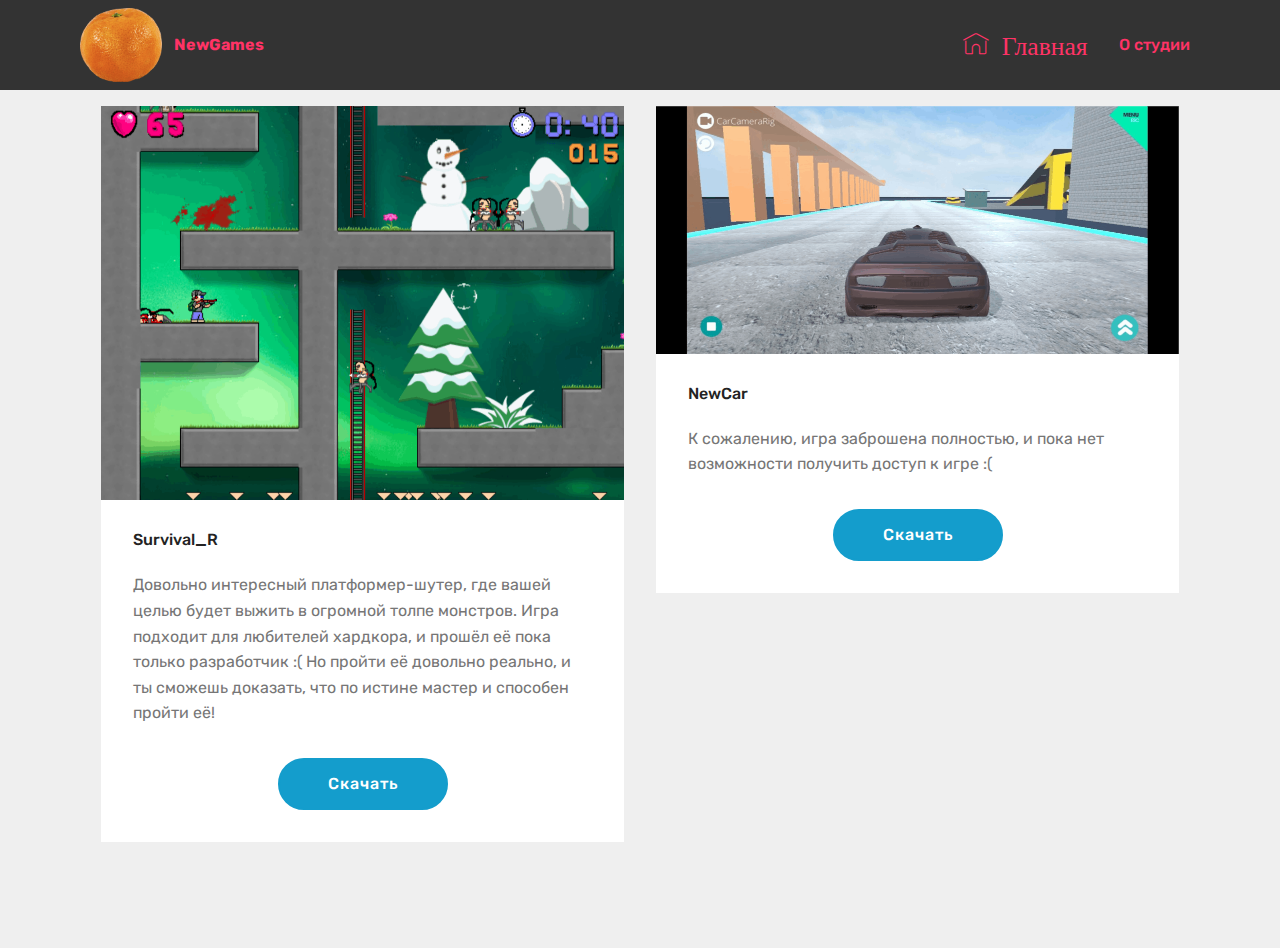
==== commit b822e83a: "create github pages" ====
--- a/page1.html
+++ b/page1.html
@@ -47,26 +47,19 @@
             </div>
         </div>
         <div class="collapse navbar-collapse" id="navbarSupportedContent">
-            <ul class="navbar-nav nav-dropdown nav-right" data-app-modern-menu="true">
-                <li class="nav-item">
-                    <a class="nav-link link text-white display-4" href="https://mobirise.com">
-                        <span class="mbri-home mbr-iconfont mbr-iconfont-btn"></span>
-                        Services
-                    </a>
+            <ul class="navbar-nav nav-dropdown nav-right" data-app-modern-menu="true"><li class="nav-item">
+                    <a class="nav-link link text-secondary display-4" href="index.html">
+                        <span class="mbri-home mbr-iconfont mbr-iconfont-btn">&nbsp;Главная</span></a>
                 </li>
                 <li class="nav-item">
-                    <a class="nav-link link text-white display-4" href="https://mobirise.com">
-                        <span class="mbri-search mbr-iconfont mbr-iconfont-btn"></span>
-                        About Us
-                    </a>
-                </li>
-            </ul>
+                    <a class="nav-link link text-secondary display-4" href="page2.html#menu1-6">О студии</a>
+                </li></ul>
             
         </div>
     </nav>
 </section>
 
-<section class="engine"><a href="https://mobirise.info/w">free html5 templates</a></section><section class="features3 cid-rPy1rgUyX9" id="features3-5">
+<section class="engine"><a href="https://mobirise.info/y">html website templates</a></section><section class="features3 cid-rPy1rgUyX9" id="features3-5">
 
     
 
--- a/assets/mobirise/css/mbr-additional.css
+++ b/assets/mobirise/css/mbr-additional.css
@@ -2030,3 +2030,64 @@
     height: calc(100% - 56px);
   }
 }
+.cid-rPZLEbLPSy {
+  padding-top: 30px;
+  padding-bottom: 30px;
+  background-color: #2e2e2e;
+}
+.cid-rPZKTFuu5U {
+  padding-top: 90px;
+  padding-bottom: 90px;
+  background: linear-gradient(45deg, #ff3366, #232323);
+}
+.cid-rPZKTFuu5U .list-group-item {
+  padding: .75rem 3.25rem;
+}
+.cid-rPZKTFuu5U .plan {
+  word-break: break-word;
+  position: relative;
+  max-width: 300px;
+  padding-right: 0;
+  padding-left: 0;
+  color: #767676;
+}
+.cid-rPZKTFuu5U .plan .list-group-item {
+  position: relative;
+  -webkit-justify-content: center;
+  justify-content: center;
+  border: 0;
+}
+.cid-rPZKTFuu5U .plan .list-group-item::after {
+  position: absolute;
+  bottom: 0;
+  left: 20%;
+  width: 60%;
+  height: 2px;
+  content: "";
+  background-color: #eaeaea;
+}
+.cid-rPZKTFuu5U .plan .list-group-item:last-child::after {
+  display: none;
+}
+.cid-rPZKTFuu5U .plan-header {
+  padding-left: 1rem;
+  padding-right: 1rem;
+}
+.cid-rPZKTFuu5U .plan-header,
+.cid-rPZKTFuu5U .plan-body {
+  background-color: #fff;
+}
+.cid-rPZKTFuu5U .price-figure {
+  font-weight: 700;
+  color: #232323;
+  text-align: center;
+}
+.cid-rPZKTFuu5U .price-value {
+  font-weight: 700;
+  vertical-align: top;
+}
+@media (max-width: 550px) {
+  .cid-rPZKTFuu5U .price-figure {
+    font-size: 4.25rem;
+  }
+}
--- a/assets/mobirise/css/mbr-additional.css
+++ b/assets/mobirise/css/mbr-additional.css
@@ -2030,3 +2030,64 @@
     height: calc(100% - 56px);
   }
 }
+.cid-rPZLEbLPSy {
+  padding-top: 30px;
+  padding-bottom: 30px;
+  background-color: #2e2e2e;
+}
+.cid-rPZKTFuu5U {
+  padding-top: 90px;
+  padding-bottom: 90px;
+  background: linear-gradient(45deg, #ff3366, #232323);
+}
+.cid-rPZKTFuu5U .list-group-item {
+  padding: .75rem 3.25rem;
+}
+.cid-rPZKTFuu5U .plan {
+  word-break: break-word;
+  position: relative;
+  max-width: 300px;
+  padding-right: 0;
+  padding-left: 0;
+  color: #767676;
+}
+.cid-rPZKTFuu5U .plan .list-group-item {
+  position: relative;
+  -webkit-justify-content: center;
+  justify-content: center;
+  border: 0;
+}
+.cid-rPZKTFuu5U .plan .list-group-item::after {
+  position: absolute;
+  bottom: 0;
+  left: 20%;
+  width: 60%;
+  height: 2px;
+  content: "";
+  background-color: #eaeaea;
+}
+.cid-rPZKTFuu5U .plan .list-group-item:last-child::after {
+  display: none;
+}
+.cid-rPZKTFuu5U .plan-header {
+  padding-left: 1rem;
+  padding-right: 1rem;
+}
+.cid-rPZKTFuu5U .plan-header,
+.cid-rPZKTFuu5U .plan-body {
+  background-color: #fff;
+}
+.cid-rPZKTFuu5U .price-figure {
+  font-weight: 700;
+  color: #232323;
+  text-align: center;
+}
+.cid-rPZKTFuu5U .price-value {
+  font-weight: 700;
+  vertical-align: top;
+}
+@media (max-width: 550px) {
+  .cid-rPZKTFuu5U .price-figure {
+    font-size: 4.25rem;
+  }
+}
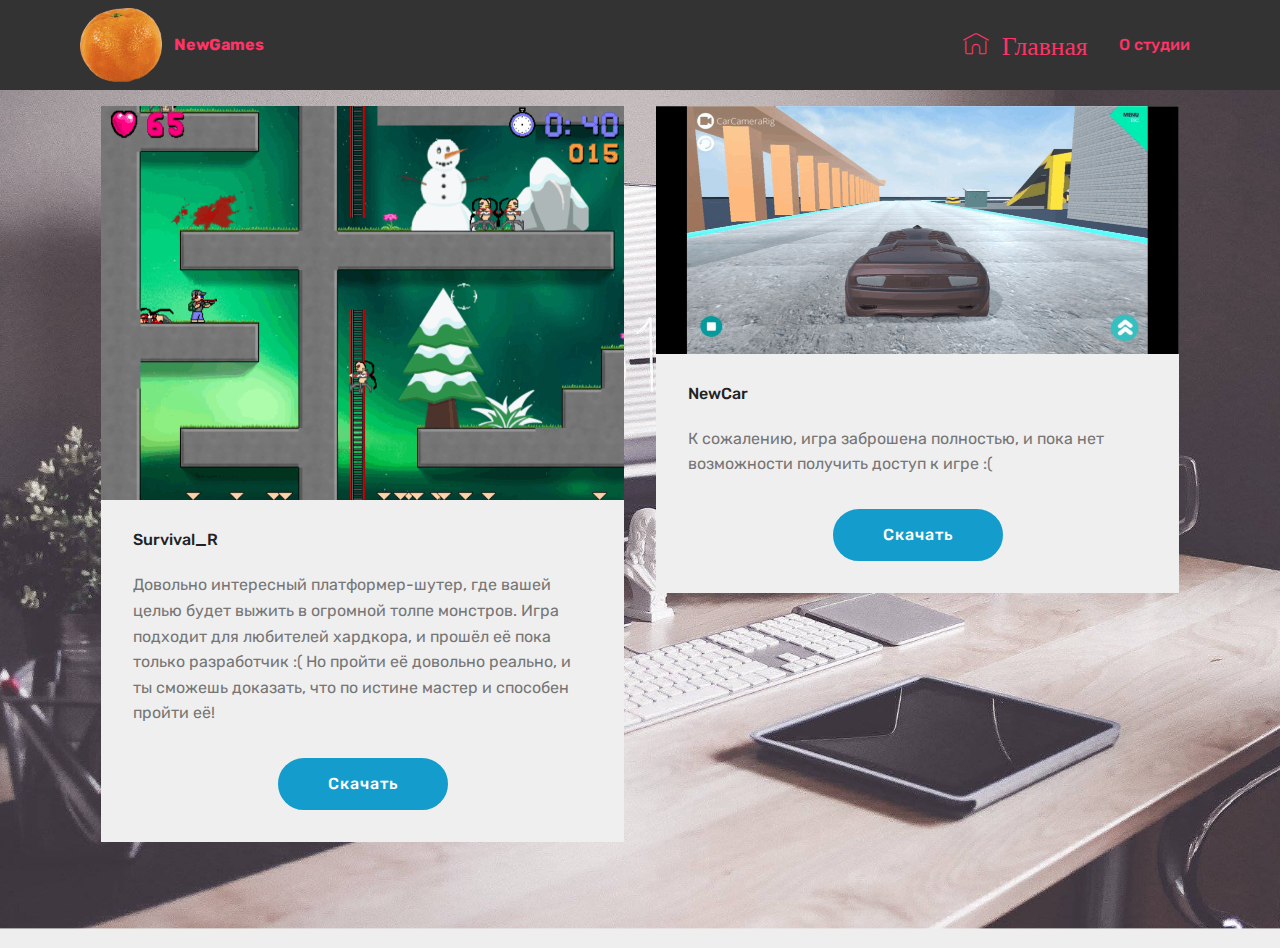
==== commit 8e311b5c: "create github pages" ====
--- a/page1.html
+++ b/page1.html
@@ -59,7 +59,7 @@
     </nav>
 </section>
 
-<section class="engine"><a href="https://mobirise.info/y">html website templates</a></section><section class="features3 cid-rPy1rgUyX9" id="features3-5">
+<section class="engine"><a href="https://mobirise.info/s">bootstrap theme</a></section><section class="features3 cid-rPy1rgUyX9 mbr-parallax-background" id="features3-5">
 
     
 
@@ -108,6 +108,7 @@
   <script src="assets/dropdown/js/nav-dropdown.js"></script>
   <script src="assets/dropdown/js/navbar-dropdown.js"></script>
   <script src="assets/touchswipe/jquery.touch-swipe.min.js"></script>
+  <script src="assets/parallax/jarallax.min.js"></script>
   <script src="assets/theme/js/script.js"></script>
   
   
--- a/assets/mobirise/css/mbr-additional.css
+++ b/assets/mobirise/css/mbr-additional.css
@@ -1561,7 +1561,7 @@
 .cid-rPy1rgUyX9 {
   padding-top: 90px;
   padding-bottom: 90px;
-  background-color: #efefef;
+  background-image: url("../../../assets/images/mbr-1920x1281.jpg");
 }
 .cid-rPy1rgUyX9 .card-box {
   padding: 0 2rem;
@@ -1590,7 +1590,7 @@
 .cid-rPy1rgUyX9 .card-wrapper {
   height: 100%;
   padding-bottom: 2rem;
-  background: #ffffff;
+  background: #efefef;
   box-shadow: 0px 0px 0px 0px rgba(0, 0, 0, 0);
   transition: box-shadow 0.3s;
 }
@@ -1990,7 +1990,7 @@
 .cid-rPy2p6vgQb {
   padding-top: 90px;
   padding-bottom: 90px;
-  background-color: #ffffff;
+  background-image: url("../../../assets/images/mbr-2-1920x1280.jpg");
 }
 .cid-rPy2p6vgQb .mbr-section-subtitle {
   color: #767676;
@@ -2035,59 +2035,15 @@
   padding-bottom: 30px;
   background-color: #2e2e2e;
 }
-.cid-rPZKTFuu5U {
+.cid-rPZNPtbZ9c {
   padding-top: 90px;
   padding-bottom: 90px;
-  background: linear-gradient(45deg, #ff3366, #232323);
-}
-.cid-rPZKTFuu5U .list-group-item {
-  padding: .75rem 3.25rem;
-}
-.cid-rPZKTFuu5U .plan {
-  word-break: break-word;
-  position: relative;
-  max-width: 300px;
-  padding-right: 0;
-  padding-left: 0;
-  color: #767676;
-}
-.cid-rPZKTFuu5U .plan .list-group-item {
-  position: relative;
-  -webkit-justify-content: center;
-  justify-content: center;
-  border: 0;
-}
-.cid-rPZKTFuu5U .plan .list-group-item::after {
-  position: absolute;
-  bottom: 0;
-  left: 20%;
-  width: 60%;
-  height: 2px;
-  content: "";
-  background-color: #eaeaea;
-}
-.cid-rPZKTFuu5U .plan .list-group-item:last-child::after {
-  display: none;
-}
-.cid-rPZKTFuu5U .plan-header {
-  padding-left: 1rem;
-  padding-right: 1rem;
-}
-.cid-rPZKTFuu5U .plan-header,
-.cid-rPZKTFuu5U .plan-body {
-  background-color: #fff;
-}
-.cid-rPZKTFuu5U .price-figure {
-  font-weight: 700;
-  color: #232323;
-  text-align: center;
-}
-.cid-rPZKTFuu5U .price-value {
-  font-weight: 700;
-  vertical-align: top;
-}
-@media (max-width: 550px) {
-  .cid-rPZKTFuu5U .price-figure {
-    font-size: 4.25rem;
-  }
-}
+  background-image: url("../../../assets/images/mbr-1-1920x1280.jpg");
+}
+.cid-rPZNPtbZ9c .mbr-text,
+.cid-rPZNPtbZ9c .mbr-section-btn {
+  color: #f7ed4a;
+}
+.cid-rPZNPtbZ9c H2 {
+  color: #149dcc;
+}
--- a/assets/mobirise/css/mbr-additional.css
+++ b/assets/mobirise/css/mbr-additional.css
@@ -1561,7 +1561,7 @@
 .cid-rPy1rgUyX9 {
   padding-top: 90px;
   padding-bottom: 90px;
-  background-color: #efefef;
+  background-image: url("../../../assets/images/mbr-1920x1281.jpg");
 }
 .cid-rPy1rgUyX9 .card-box {
   padding: 0 2rem;
@@ -1590,7 +1590,7 @@
 .cid-rPy1rgUyX9 .card-wrapper {
   height: 100%;
   padding-bottom: 2rem;
-  background: #ffffff;
+  background: #efefef;
   box-shadow: 0px 0px 0px 0px rgba(0, 0, 0, 0);
   transition: box-shadow 0.3s;
 }
@@ -1990,7 +1990,7 @@
 .cid-rPy2p6vgQb {
   padding-top: 90px;
   padding-bottom: 90px;
-  background-color: #ffffff;
+  background-image: url("../../../assets/images/mbr-2-1920x1280.jpg");
 }
 .cid-rPy2p6vgQb .mbr-section-subtitle {
   color: #767676;
@@ -2035,59 +2035,15 @@
   padding-bottom: 30px;
   background-color: #2e2e2e;
 }
-.cid-rPZKTFuu5U {
+.cid-rPZNPtbZ9c {
   padding-top: 90px;
   padding-bottom: 90px;
-  background: linear-gradient(45deg, #ff3366, #232323);
-}
-.cid-rPZKTFuu5U .list-group-item {
-  padding: .75rem 3.25rem;
-}
-.cid-rPZKTFuu5U .plan {
-  word-break: break-word;
-  position: relative;
-  max-width: 300px;
-  padding-right: 0;
-  padding-left: 0;
-  color: #767676;
-}
-.cid-rPZKTFuu5U .plan .list-group-item {
-  position: relative;
-  -webkit-justify-content: center;
-  justify-content: center;
-  border: 0;
-}
-.cid-rPZKTFuu5U .plan .list-group-item::after {
-  position: absolute;
-  bottom: 0;
-  left: 20%;
-  width: 60%;
-  height: 2px;
-  content: "";
-  background-color: #eaeaea;
-}
-.cid-rPZKTFuu5U .plan .list-group-item:last-child::after {
-  display: none;
-}
-.cid-rPZKTFuu5U .plan-header {
-  padding-left: 1rem;
-  padding-right: 1rem;
-}
-.cid-rPZKTFuu5U .plan-header,
-.cid-rPZKTFuu5U .plan-body {
-  background-color: #fff;
-}
-.cid-rPZKTFuu5U .price-figure {
-  font-weight: 700;
-  color: #232323;
-  text-align: center;
-}
-.cid-rPZKTFuu5U .price-value {
-  font-weight: 700;
-  vertical-align: top;
-}
-@media (max-width: 550px) {
-  .cid-rPZKTFuu5U .price-figure {
-    font-size: 4.25rem;
-  }
-}
+  background-image: url("../../../assets/images/mbr-1-1920x1280.jpg");
+}
+.cid-rPZNPtbZ9c .mbr-text,
+.cid-rPZNPtbZ9c .mbr-section-btn {
+  color: #f7ed4a;
+}
+.cid-rPZNPtbZ9c H2 {
+  color: #149dcc;
+}
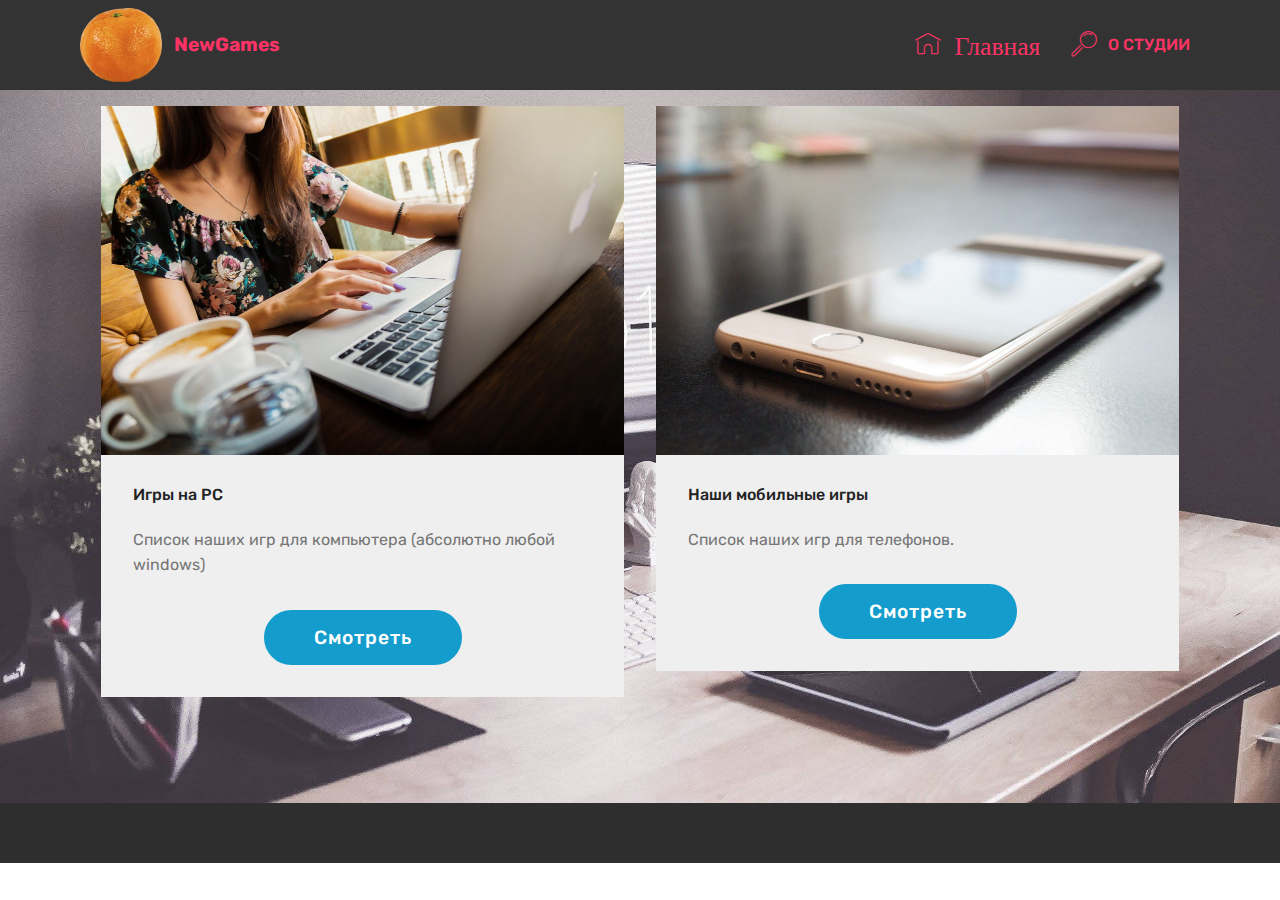
==== commit 3bd140ac: "create github pages" ====
--- a/page1.html
+++ b/page1.html
@@ -15,6 +15,7 @@
   <link rel="stylesheet" href="assets/bootstrap/css/bootstrap-grid.min.css">
   <link rel="stylesheet" href="assets/bootstrap/css/bootstrap-reboot.min.css">
   <link rel="stylesheet" href="assets/tether/tether.min.css">
+  <link rel="stylesheet" href="assets/animatecss/animate.min.css">
   <link rel="stylesheet" href="assets/dropdown/css/style.css">
   <link rel="stylesheet" href="assets/theme/css/style.css">
   <link rel="preload" as="style" href="assets/mobirise/css/mbr-additional.css"><link rel="stylesheet" href="assets/mobirise/css/mbr-additional.css" type="text/css">
@@ -48,18 +49,18 @@
         </div>
         <div class="collapse navbar-collapse" id="navbarSupportedContent">
             <ul class="navbar-nav nav-dropdown nav-right" data-app-modern-menu="true"><li class="nav-item">
-                    <a class="nav-link link text-secondary display-4" href="index.html">
+                    <a class="nav-link link text-secondary display-7" href="index.html">
                         <span class="mbri-home mbr-iconfont mbr-iconfont-btn">&nbsp;Главная</span></a>
                 </li>
                 <li class="nav-item">
-                    <a class="nav-link link text-secondary display-4" href="page2.html#menu1-6">О студии</a>
+                    <a class="nav-link link text-secondary display-7" href="page2.html#menu1-6"><span class="mbri-search mbr-iconfont mbr-iconfont-btn"></span>О СТУДИИ</a>
                 </li></ul>
             
         </div>
     </nav>
 </section>
 
-<section class="engine"><a href="https://mobirise.info/s">bootstrap theme</a></section><section class="features3 cid-rPy1rgUyX9 mbr-parallax-background" id="features3-5">
+<section class="engine"><a href="https://mobirise.info/a">online website builder</a></section><section class="features3 cid-rPy1rgUyX9 mbr-parallax-background" id="features3-5">
 
     
 
@@ -69,26 +70,26 @@
             <div class="card p-3 col-12 col-md-6">
                 <div class="card-wrapper">
                     <div class="card-img">
-                        <img src="assets/images/survival-r-hardeditionsubmit1-1022x767.png" alt="Mobirise" title="">
+                        <img src="assets/images/mbr-1-1046x697.jpg" alt="Mobirise" title="">
                     </div>
                     <div class="card-box">
-                        <h4 class="card-title mbr-fonts-style display-7">Survival_R</h4>
-                        <p class="mbr-text mbr-fonts-style display-7">Довольно интересный платформер-шутер, где вашей целью будет выжить в огромной толпе монстров. Игра подходит для любителей хардкора, и прошёл её пока только разработчик :( Но пройти её довольно реально, и ты сможешь доказать, что по истине мастер и способен пройти её!</p>
+                        <h4 class="card-title mbr-fonts-style display-7">Игры на PC</h4>
+                        <p class="mbr-text mbr-fonts-style display-7">Список наших игр для компьютера (абсолютно любой windows)</p>
                     </div>
-                    <div class="mbr-section-btn text-center"><a href="https://falcoware.com/rus/SurvivalR.php" class="btn btn-primary display-4" target="_blank">Скачать</a></div>
+                    <div class="mbr-section-btn text-center"><a href="page3.html#footer6-f" class="btn btn-primary display-4">Смотреть</a></div>
                 </div>
             </div>
 
             <div class="card p-3 col-12 col-md-6">
                 <div class="card-wrapper">
                     <div class="card-img">
-                        <img src="assets/images/-1046x495.png" alt="Mobirise" title="">
+                        <img src="assets/images/mbr-1046x697.jpg" alt="Mobirise" title="">
                     </div>
                     <div class="card-box">
-                        <h4 class="card-title mbr-fonts-style display-7">NewCar</h4>
-                        <p class="mbr-text mbr-fonts-style display-7">К сожалению, игра заброшена полностью, и пока нет возможности получить доступ к игре :(</p>
+                        <h4 class="card-title mbr-fonts-style display-7">Наши мобильные игры</h4>
+                        <p class="mbr-text mbr-fonts-style display-7">Список наших игр для телефонов.</p>
                     </div>
-                    <div class="mbr-section-btn text-center"><a href="page1.html" class="btn btn-primary display-4">Скачать</a></div>
+                    <div class="mbr-section-btn text-center"><a href="page4.html" class="btn btn-primary display-4">Смотреть</a></div>
                 </div>
             </div>
 
@@ -99,18 +100,35 @@
     </div>
 </section>
 
+<section once="footers" class="cid-rQ0Bw6hXgT" id="footer6-d">
+
+    
+
+    
+
+    <div class="container">
+        <div class="media-container-row align-center mbr-white">
+            <div class="col-12">
+                <p class="mbr-text mb-0 mbr-fonts-style display-7"></p>
+            </div>
+        </div>
+    </div>
+</section>
+
 
   <script src="assets/web/assets/jquery/jquery.min.js"></script>
   <script src="assets/popper/popper.min.js"></script>
   <script src="assets/bootstrap/js/bootstrap.min.js"></script>
   <script src="assets/tether/tether.min.js"></script>
   <script src="assets/smoothscroll/smooth-scroll.js"></script>
+  <script src="assets/touchswipe/jquery.touch-swipe.min.js"></script>
+  <script src="assets/viewportchecker/jquery.viewportchecker.js"></script>
+  <script src="assets/parallax/jarallax.min.js"></script>
   <script src="assets/dropdown/js/nav-dropdown.js"></script>
   <script src="assets/dropdown/js/navbar-dropdown.js"></script>
-  <script src="assets/touchswipe/jquery.touch-swipe.min.js"></script>
-  <script src="assets/parallax/jarallax.min.js"></script>
   <script src="assets/theme/js/script.js"></script>
   
   
-</body>
+  <input name="animation" type="hidden">
+  </body>
 </html>--- a/assets/mobirise/css/mbr-additional.css
+++ b/assets/mobirise/css/mbr-additional.css
@@ -9,35 +9,35 @@
 }
 .display-1 {
   font-family: 'Rubik', sans-serif;
-  font-size: 4.25rem;
+  font-size: 5rem;
   font-display: swap;
 }
 .display-1 > .mbr-iconfont {
-  font-size: 6.8rem;
+  font-size: 8rem;
 }
 .display-2 {
   font-family: 'Rubik', sans-serif;
-  font-size: 3rem;
+  font-size: 3.2rem;
   font-display: swap;
 }
 .display-2 > .mbr-iconfont {
-  font-size: 4.8rem;
+  font-size: 5.12rem;
 }
 .display-4 {
   font-family: 'Rubik', sans-serif;
-  font-size: 1rem;
+  font-size: 1.2rem;
   font-display: swap;
 }
 .display-4 > .mbr-iconfont {
-  font-size: 1.6rem;
+  font-size: 1.92rem;
 }
 .display-5 {
   font-family: 'Rubik', sans-serif;
-  font-size: 1.5rem;
+  font-size: 1.8rem;
   font-display: swap;
 }
 .display-5 > .mbr-iconfont {
-  font-size: 2.4rem;
+  font-size: 2.88rem;
 }
 .display-7 {
   font-family: 'Rubik', sans-serif;
@@ -54,24 +54,24 @@
 /* 0.65 - min scale variable, may vary */
 @media (max-width: 768px) {
   .display-1 {
-    font-size: 3.4rem;
-    font-size: calc( 2.1374999999999997rem + (4.25 - 2.1374999999999997) * ((100vw - 20rem) / (48 - 20)));
-    line-height: calc( 1.4 * (2.1374999999999997rem + (4.25 - 2.1374999999999997) * ((100vw - 20rem) / (48 - 20))));
+    font-size: 4rem;
+    font-size: calc( 2.4rem + (5 - 2.4) * ((100vw - 20rem) / (48 - 20)));
+    line-height: calc( 1.4 * (2.4rem + (5 - 2.4) * ((100vw - 20rem) / (48 - 20))));
   }
   .display-2 {
-    font-size: 2.4rem;
-    font-size: calc( 1.7rem + (3 - 1.7) * ((100vw - 20rem) / (48 - 20)));
-    line-height: calc( 1.4 * (1.7rem + (3 - 1.7) * ((100vw - 20rem) / (48 - 20))));
+    font-size: 2.56rem;
+    font-size: calc( 1.77rem + (3.2 - 1.77) * ((100vw - 20rem) / (48 - 20)));
+    line-height: calc( 1.4 * (1.77rem + (3.2 - 1.77) * ((100vw - 20rem) / (48 - 20))));
   }
   .display-4 {
-    font-size: 0.8rem;
-    font-size: calc( 1rem + (1 - 1) * ((100vw - 20rem) / (48 - 20)));
-    line-height: calc( 1.4 * (1rem + (1 - 1) * ((100vw - 20rem) / (48 - 20))));
+    font-size: 0.96rem;
+    font-size: calc( 1.07rem + (1.2 - 1.07) * ((100vw - 20rem) / (48 - 20)));
+    line-height: calc( 1.4 * (1.07rem + (1.2 - 1.07) * ((100vw - 20rem) / (48 - 20))));
   }
   .display-5 {
-    font-size: 1.2rem;
-    font-size: calc( 1.175rem + (1.5 - 1.175) * ((100vw - 20rem) / (48 - 20)));
-    line-height: calc( 1.4 * (1.175rem + (1.5 - 1.175) * ((100vw - 20rem) / (48 - 20))));
+    font-size: 1.44rem;
+    font-size: calc( 1.28rem + (1.8 - 1.28) * ((100vw - 20rem) / (48 - 20)));
+    line-height: calc( 1.4 * (1.28rem + (1.8 - 1.28) * ((100vw - 20rem) / (48 - 20))));
   }
 }
 /* Buttons */
@@ -872,7 +872,7 @@
   width: 30px;
   height: 2px;
   border-right: 5px;
-  background-color: #ffffff;
+  background-color: #ff3366;
 }
 .cid-qTkzRZLJNu button.navbar-toggler .hamburger span:nth-child(1) {
   top: 0;
@@ -1102,6 +1102,13 @@
 .cid-qTkA127IK8 {
   background-image: url("../../../assets/images/mbr-1920x1280.jpg");
 }
+.cid-qTkA127IK8 H1 {
+  color: #ff3366;
+}
+.cid-qTkA127IK8 .mbr-text,
+.cid-qTkA127IK8 .mbr-section-btn {
+  color: #ff3366;
+}
 .cid-qTkAaeaxX5 {
   padding-top: 60px;
   padding-bottom: 60px;
@@ -1168,6 +1175,11 @@
     justify-content: center;
     -webkit-justify-content: center;
   }
+}
+.cid-rQ0Bw6hXgT {
+  padding-top: 30px;
+  padding-bottom: 30px;
+  background-color: #2e2e2e;
 }
 .cid-qTkzRZLJNu .navbar {
   padding: .5rem 0;
@@ -1598,6 +1610,11 @@
   box-shadow: 0px 0px 30px 0px rgba(0, 0, 0, 0.05);
   transition: box-shadow 0.3s;
 }
+.cid-rQ0Bw6hXgT {
+  padding-top: 30px;
+  padding-bottom: 30px;
+  background-color: #2e2e2e;
+}
 .cid-qTkzRZLJNu .navbar {
   padding: .5rem 0;
   background: #333333;
@@ -1998,11 +2015,11 @@
   font-weight: 300;
 }
 .cid-rPy2p6vgQb .step {
-  width: 64px;
-  height: 64px;
-  font-size: 32px;
+  width: 66px;
+  height: 66px;
+  font-size: 33px;
   border-radius: 50%;
-  border: 2px solid #efefef;
+  border: 2px solid #ff3366;
 }
 @media (max-width: 767px) {
   .cid-rPy2p6vgQb .step {
@@ -2015,13 +2032,13 @@
   position: relative;
 }
 .cid-rPy2p6vgQb .separline:after {
-  top: 68px;
-  left: 30px;
+  top: 70px;
+  left: 31px;
   position: absolute;
   content: "";
   width: 2px;
-  height: calc(100% - (32px + 4px) * 2);
-  background-color: #efefef;
+  height: calc(100% - (33px + 4px) * 2);
+  background-color: #ff3366;
 }
 @media (max-width: 767px) {
   .cid-rPy2p6vgQb .separline:after {
@@ -2030,7 +2047,7 @@
     height: calc(100% - 56px);
   }
 }
-.cid-rPZLEbLPSy {
+.cid-rQ0Bw6hXgT {
   padding-top: 30px;
   padding-bottom: 30px;
   background-color: #2e2e2e;
@@ -2045,5 +2062,879 @@
   color: #f7ed4a;
 }
 .cid-rPZNPtbZ9c H2 {
-  color: #149dcc;
-}
+  color: #ff3366;
+}
+.cid-qTkzRZLJNu .navbar {
+  padding: .5rem 0;
+  background: #333333;
+  transition: none;
+  min-height: 77px;
+}
+.cid-qTkzRZLJNu .navbar-dropdown.bg-color.transparent.opened {
+  background: #333333;
+}
+.cid-qTkzRZLJNu a {
+  font-style: normal;
+}
+.cid-qTkzRZLJNu .nav-item span {
+  padding-right: 0.4em;
+  line-height: 0.5em;
+  vertical-align: text-bottom;
+  position: relative;
+  text-decoration: none;
+}
+.cid-qTkzRZLJNu .nav-item a {
+  display: flex;
+  align-items: center;
+  justify-content: center;
+  padding: 0.7rem 0 !important;
+  margin: 0rem .65rem !important;
+}
+.cid-qTkzRZLJNu .nav-item:focus,
+.cid-qTkzRZLJNu .nav-link:focus {
+  outline: none;
+}
+.cid-qTkzRZLJNu .btn {
+  padding: 0.4rem 1.5rem;
+  display: inline-flex;
+  align-items: center;
+}
+.cid-qTkzRZLJNu .btn .mbr-iconfont {
+  font-size: 1.6rem;
+}
+.cid-qTkzRZLJNu .menu-logo {
+  margin-right: auto;
+}
+.cid-qTkzRZLJNu .menu-logo .navbar-brand {
+  display: flex;
+  margin-left: 5rem;
+  padding: 0;
+  transition: padding .2s;
+  min-height: 3.8rem;
+  align-items: center;
+}
+.cid-qTkzRZLJNu .menu-logo .navbar-brand .navbar-caption-wrap {
+  display: -webkit-flex;
+  -webkit-align-items: center;
+  align-items: center;
+  word-break: break-word;
+  min-width: 7rem;
+  margin: .3rem 0;
+}
+.cid-qTkzRZLJNu .menu-logo .navbar-brand .navbar-caption-wrap .navbar-caption {
+  line-height: 1.2rem !important;
+  padding-right: 2rem;
+}
+.cid-qTkzRZLJNu .menu-logo .navbar-brand .navbar-logo {
+  font-size: 4rem;
+  transition: font-size 0.25s;
+}
+.cid-qTkzRZLJNu .menu-logo .navbar-brand .navbar-logo img {
+  display: flex;
+}
+.cid-qTkzRZLJNu .menu-logo .navbar-brand .navbar-logo .mbr-iconfont {
+  transition: font-size 0.25s;
+}
+.cid-qTkzRZLJNu .navbar-toggleable-sm .navbar-collapse {
+  justify-content: flex-end;
+  -webkit-justify-content: flex-end;
+  padding-right: 5rem;
+  width: auto;
+}
+.cid-qTkzRZLJNu .navbar-toggleable-sm .navbar-collapse .navbar-nav {
+  flex-wrap: wrap;
+  -webkit-flex-wrap: wrap;
+  padding-left: 0;
+}
+.cid-qTkzRZLJNu .navbar-toggleable-sm .navbar-collapse .navbar-nav .nav-item {
+  -webkit-align-self: center;
+  align-self: center;
+}
+.cid-qTkzRZLJNu .navbar-toggleable-sm .navbar-collapse .navbar-buttons {
+  padding-left: 0;
+  padding-bottom: 0;
+}
+.cid-qTkzRZLJNu .dropdown .dropdown-menu {
+  background: #333333;
+  display: none;
+  position: absolute;
+  min-width: 5rem;
+  padding-top: 1.4rem;
+  padding-bottom: 1.4rem;
+  text-align: left;
+}
+.cid-qTkzRZLJNu .dropdown .dropdown-menu .dropdown-item {
+  width: auto;
+  padding: 0.235em 1.5385em 0.235em 1.5385em !important;
+}
+.cid-qTkzRZLJNu .dropdown .dropdown-menu .dropdown-item::after {
+  right: 0.5rem;
+}
+.cid-qTkzRZLJNu .dropdown .dropdown-menu .dropdown-submenu {
+  margin: 0;
+}
+.cid-qTkzRZLJNu .dropdown.open > .dropdown-menu {
+  display: block;
+}
+.cid-qTkzRZLJNu .navbar-toggleable-sm.opened:after {
+  position: absolute;
+  width: 100vw;
+  height: 100vh;
+  content: '';
+  background-color: rgba(0, 0, 0, 0.1);
+  left: 0;
+  bottom: 0;
+  transform: translateY(100%);
+  -webkit-transform: translateY(100%);
+  z-index: 1000;
+}
+.cid-qTkzRZLJNu .navbar.navbar-short {
+  min-height: 60px;
+  transition: all .2s;
+}
+.cid-qTkzRZLJNu .navbar.navbar-short .navbar-toggler-right {
+  top: 20px;
+}
+.cid-qTkzRZLJNu .navbar.navbar-short .navbar-logo a {
+  font-size: 2.5rem !important;
+  line-height: 2.5rem;
+  transition: font-size 0.25s;
+}
+.cid-qTkzRZLJNu .navbar.navbar-short .navbar-logo a .mbr-iconfont {
+  font-size: 2.5rem !important;
+}
+.cid-qTkzRZLJNu .navbar.navbar-short .navbar-logo a img {
+  height: 3rem !important;
+}
+.cid-qTkzRZLJNu .navbar.navbar-short .navbar-brand {
+  min-height: 3rem;
+}
+.cid-qTkzRZLJNu button.navbar-toggler {
+  width: 31px;
+  height: 18px;
+  cursor: pointer;
+  transition: all .2s;
+  top: 1.5rem;
+  right: 1rem;
+}
+.cid-qTkzRZLJNu button.navbar-toggler:focus {
+  outline: none;
+}
+.cid-qTkzRZLJNu button.navbar-toggler .hamburger span {
+  position: absolute;
+  right: 0;
+  width: 30px;
+  height: 2px;
+  border-right: 5px;
+  background-color: #ffffff;
+}
+.cid-qTkzRZLJNu button.navbar-toggler .hamburger span:nth-child(1) {
+  top: 0;
+  transition: all .2s;
+}
+.cid-qTkzRZLJNu button.navbar-toggler .hamburger span:nth-child(2) {
+  top: 8px;
+  transition: all .15s;
+}
+.cid-qTkzRZLJNu button.navbar-toggler .hamburger span:nth-child(3) {
+  top: 8px;
+  transition: all .15s;
+}
+.cid-qTkzRZLJNu button.navbar-toggler .hamburger span:nth-child(4) {
+  top: 16px;
+  transition: all .2s;
+}
+.cid-qTkzRZLJNu nav.opened .hamburger span:nth-child(1) {
+  top: 8px;
+  width: 0;
+  opacity: 0;
+  right: 50%;
+  transition: all .2s;
+}
+.cid-qTkzRZLJNu nav.opened .hamburger span:nth-child(2) {
+  -webkit-transform: rotate(45deg);
+  transform: rotate(45deg);
+  transition: all .25s;
+}
+.cid-qTkzRZLJNu nav.opened .hamburger span:nth-child(3) {
+  -webkit-transform: rotate(-45deg);
+  transform: rotate(-45deg);
+  transition: all .25s;
+}
+.cid-qTkzRZLJNu nav.opened .hamburger span:nth-child(4) {
+  top: 8px;
+  width: 0;
+  opacity: 0;
+  right: 50%;
+  transition: all .2s;
+}
+.cid-qTkzRZLJNu .collapsed.navbar-expand {
+  flex-direction: column;
+}
+.cid-qTkzRZLJNu .collapsed .btn {
+  display: flex;
+}
+.cid-qTkzRZLJNu .collapsed .navbar-collapse {
+  display: none !important;
+  padding-right: 0 !important;
+}
+.cid-qTkzRZLJNu .collapsed .navbar-collapse.collapsing,
+.cid-qTkzRZLJNu .collapsed .navbar-collapse.show {
+  display: block !important;
+}
+.cid-qTkzRZLJNu .collapsed .navbar-collapse.collapsing .navbar-nav,
+.cid-qTkzRZLJNu .collapsed .navbar-collapse.show .navbar-nav {
+  display: block;
+  text-align: center;
+}
+.cid-qTkzRZLJNu .collapsed .navbar-collapse.collapsing .navbar-nav .nav-item,
+.cid-qTkzRZLJNu .collapsed .navbar-collapse.show .navbar-nav .nav-item {
+  clear: both;
+}
+.cid-qTkzRZLJNu .collapsed .navbar-collapse.collapsing .navbar-nav .nav-item:last-child,
+.cid-qTkzRZLJNu .collapsed .navbar-collapse.show .navbar-nav .nav-item:last-child {
+  margin-bottom: 1rem;
+}
+.cid-qTkzRZLJNu .collapsed .navbar-collapse.collapsing .navbar-buttons,
+.cid-qTkzRZLJNu .collapsed .navbar-collapse.show .navbar-buttons {
+  text-align: center;
+}
+.cid-qTkzRZLJNu .collapsed .navbar-collapse.collapsing .navbar-buttons:last-child,
+.cid-qTkzRZLJNu .collapsed .navbar-collapse.show .navbar-buttons:last-child {
+  margin-bottom: 1rem;
+}
+.cid-qTkzRZLJNu .collapsed button.navbar-toggler {
+  display: block;
+}
+.cid-qTkzRZLJNu .collapsed .navbar-brand {
+  margin-left: 1rem !important;
+}
+.cid-qTkzRZLJNu .collapsed .navbar-toggleable-sm {
+  flex-direction: column;
+  -webkit-flex-direction: column;
+}
+.cid-qTkzRZLJNu .collapsed .dropdown .dropdown-menu {
+  width: 100%;
+  text-align: center;
+  position: relative;
+  opacity: 0;
+  display: block;
+  height: 0;
+  visibility: hidden;
+  padding: 0;
+  transition-duration: .5s;
+  transition-property: opacity,padding,height;
+}
+.cid-qTkzRZLJNu .collapsed .dropdown.open > .dropdown-menu {
+  position: relative;
+  opacity: 1;
+  height: auto;
+  padding: 1.4rem 0;
+  visibility: visible;
+}
+.cid-qTkzRZLJNu .collapsed .dropdown .dropdown-submenu {
+  left: 0;
+  text-align: center;
+  width: 100%;
+}
+.cid-qTkzRZLJNu .collapsed .dropdown .dropdown-toggle[data-toggle="dropdown-submenu"]::after {
+  margin-top: 0;
+  position: inherit;
+  right: 0;
+  top: 50%;
+  display: inline-block;
+  width: 0;
+  height: 0;
+  margin-left: .3em;
+  vertical-align: middle;
+  content: "";
+  border-top: .30em solid;
+  border-right: .30em solid transparent;
+  border-left: .30em solid transparent;
+}
+@media (max-width: 991px) {
+  .cid-qTkzRZLJNu .navbar-expand {
+    flex-direction: column;
+  }
+  .cid-qTkzRZLJNu img {
+    height: 3.8rem !important;
+  }
+  .cid-qTkzRZLJNu .btn {
+    display: flex;
+  }
+  .cid-qTkzRZLJNu button.navbar-toggler {
+    display: block;
+  }
+  .cid-qTkzRZLJNu .navbar-brand {
+    margin-left: 1rem !important;
+  }
+  .cid-qTkzRZLJNu .navbar-toggleable-sm {
+    flex-direction: column;
+    -webkit-flex-direction: column;
+  }
+  .cid-qTkzRZLJNu .navbar-collapse {
+    display: none !important;
+    padding-right: 0 !important;
+  }
+  .cid-qTkzRZLJNu .navbar-collapse.collapsing,
+  .cid-qTkzRZLJNu .navbar-collapse.show {
+    display: block !important;
+  }
+  .cid-qTkzRZLJNu .navbar-collapse.collapsing .navbar-nav,
+  .cid-qTkzRZLJNu .navbar-collapse.show .navbar-nav {
+    display: block;
+    text-align: center;
+  }
+  .cid-qTkzRZLJNu .navbar-collapse.collapsing .navbar-nav .nav-item,
+  .cid-qTkzRZLJNu .navbar-collapse.show .navbar-nav .nav-item {
+    clear: both;
+  }
+  .cid-qTkzRZLJNu .navbar-collapse.collapsing .navbar-nav .nav-item:last-child,
+  .cid-qTkzRZLJNu .navbar-collapse.show .navbar-nav .nav-item:last-child {
+    margin-bottom: 1rem;
+  }
+  .cid-qTkzRZLJNu .navbar-collapse.collapsing .navbar-buttons,
+  .cid-qTkzRZLJNu .navbar-collapse.show .navbar-buttons {
+    text-align: center;
+  }
+  .cid-qTkzRZLJNu .navbar-collapse.collapsing .navbar-buttons:last-child,
+  .cid-qTkzRZLJNu .navbar-collapse.show .navbar-buttons:last-child {
+    margin-bottom: 1rem;
+  }
+  .cid-qTkzRZLJNu .dropdown .dropdown-menu {
+    width: 100%;
+    text-align: center;
+    position: relative;
+    opacity: 0;
+    display: block;
+    height: 0;
+    visibility: hidden;
+    padding: 0;
+    transition-duration: .5s;
+    transition-property: opacity,padding,height;
+  }
+  .cid-qTkzRZLJNu .dropdown.open > .dropdown-menu {
+    position: relative;
+    opacity: 1;
+    height: auto;
+    padding: 1.4rem 0;
+    visibility: visible;
+  }
+  .cid-qTkzRZLJNu .dropdown .dropdown-submenu {
+    left: 0;
+    text-align: center;
+    width: 100%;
+  }
+  .cid-qTkzRZLJNu .dropdown .dropdown-toggle[data-toggle="dropdown-submenu"]::after {
+    margin-top: 0;
+    position: inherit;
+    right: 0;
+    top: 50%;
+    display: inline-block;
+    width: 0;
+    height: 0;
+    margin-left: .3em;
+    vertical-align: middle;
+    content: "";
+    border-top: .30em solid;
+    border-right: .30em solid transparent;
+    border-left: .30em solid transparent;
+  }
+}
+@media (min-width: 767px) {
+  .cid-qTkzRZLJNu .menu-logo {
+    flex-shrink: 0;
+  }
+}
+.cid-qTkzRZLJNu .navbar-collapse {
+  flex-basis: auto;
+}
+.cid-qTkzRZLJNu .nav-link:hover,
+.cid-qTkzRZLJNu .dropdown-item:hover {
+  color: #c1c1c1 !important;
+}
+.cid-rQ0Bw6hXgT {
+  padding-top: 30px;
+  padding-bottom: 30px;
+  background-color: #2e2e2e;
+}
+.cid-rQjfMGxIxu {
+  padding-top: 90px;
+  padding-bottom: 90px;
+  background-image: url("../../../assets/images/mbr-4-1920x1280.jpg");
+}
+.cid-rQjfMGxIxu .card-box {
+  padding: 0 2rem;
+}
+.cid-rQjfMGxIxu .mbr-section-btn {
+  padding-top: 1rem;
+}
+.cid-rQjfMGxIxu .mbr-section-btn a {
+  margin-top: 1rem;
+  margin-bottom: 0;
+}
+.cid-rQjfMGxIxu h4 {
+  font-weight: 500;
+  margin-bottom: 0;
+  text-align: left;
+  padding-top: 2rem;
+}
+.cid-rQjfMGxIxu p {
+  margin-bottom: 0;
+  text-align: left;
+  padding-top: 1.5rem;
+}
+.cid-rQjfMGxIxu .mbr-text {
+  color: #767676;
+}
+.cid-rQjfMGxIxu .card-wrapper {
+  height: 100%;
+  padding-bottom: 2rem;
+  background: #ffffff;
+  box-shadow: 0px 0px 0px 0px rgba(0, 0, 0, 0);
+  transition: box-shadow 0.3s;
+}
+.cid-rQjfMGxIxu .card-wrapper:hover {
+  box-shadow: 0px 0px 30px 0px rgba(0, 0, 0, 0.05);
+  transition: box-shadow 0.3s;
+}
+.cid-qTkzRZLJNu .navbar {
+  padding: .5rem 0;
+  background: #333333;
+  transition: none;
+  min-height: 77px;
+}
+.cid-qTkzRZLJNu .navbar-dropdown.bg-color.transparent.opened {
+  background: #333333;
+}
+.cid-qTkzRZLJNu a {
+  font-style: normal;
+}
+.cid-qTkzRZLJNu .nav-item span {
+  padding-right: 0.4em;
+  line-height: 0.5em;
+  vertical-align: text-bottom;
+  position: relative;
+  text-decoration: none;
+}
+.cid-qTkzRZLJNu .nav-item a {
+  display: flex;
+  align-items: center;
+  justify-content: center;
+  padding: 0.7rem 0 !important;
+  margin: 0rem .65rem !important;
+}
+.cid-qTkzRZLJNu .nav-item:focus,
+.cid-qTkzRZLJNu .nav-link:focus {
+  outline: none;
+}
+.cid-qTkzRZLJNu .btn {
+  padding: 0.4rem 1.5rem;
+  display: inline-flex;
+  align-items: center;
+}
+.cid-qTkzRZLJNu .btn .mbr-iconfont {
+  font-size: 1.6rem;
+}
+.cid-qTkzRZLJNu .menu-logo {
+  margin-right: auto;
+}
+.cid-qTkzRZLJNu .menu-logo .navbar-brand {
+  display: flex;
+  margin-left: 5rem;
+  padding: 0;
+  transition: padding .2s;
+  min-height: 3.8rem;
+  align-items: center;
+}
+.cid-qTkzRZLJNu .menu-logo .navbar-brand .navbar-caption-wrap {
+  display: -webkit-flex;
+  -webkit-align-items: center;
+  align-items: center;
+  word-break: break-word;
+  min-width: 7rem;
+  margin: .3rem 0;
+}
+.cid-qTkzRZLJNu .menu-logo .navbar-brand .navbar-caption-wrap .navbar-caption {
+  line-height: 1.2rem !important;
+  padding-right: 2rem;
+}
+.cid-qTkzRZLJNu .menu-logo .navbar-brand .navbar-logo {
+  font-size: 4rem;
+  transition: font-size 0.25s;
+}
+.cid-qTkzRZLJNu .menu-logo .navbar-brand .navbar-logo img {
+  display: flex;
+}
+.cid-qTkzRZLJNu .menu-logo .navbar-brand .navbar-logo .mbr-iconfont {
+  transition: font-size 0.25s;
+}
+.cid-qTkzRZLJNu .navbar-toggleable-sm .navbar-collapse {
+  justify-content: flex-end;
+  -webkit-justify-content: flex-end;
+  padding-right: 5rem;
+  width: auto;
+}
+.cid-qTkzRZLJNu .navbar-toggleable-sm .navbar-collapse .navbar-nav {
+  flex-wrap: wrap;
+  -webkit-flex-wrap: wrap;
+  padding-left: 0;
+}
+.cid-qTkzRZLJNu .navbar-toggleable-sm .navbar-collapse .navbar-nav .nav-item {
+  -webkit-align-self: center;
+  align-self: center;
+}
+.cid-qTkzRZLJNu .navbar-toggleable-sm .navbar-collapse .navbar-buttons {
+  padding-left: 0;
+  padding-bottom: 0;
+}
+.cid-qTkzRZLJNu .dropdown .dropdown-menu {
+  background: #333333;
+  display: none;
+  position: absolute;
+  min-width: 5rem;
+  padding-top: 1.4rem;
+  padding-bottom: 1.4rem;
+  text-align: left;
+}
+.cid-qTkzRZLJNu .dropdown .dropdown-menu .dropdown-item {
+  width: auto;
+  padding: 0.235em 1.5385em 0.235em 1.5385em !important;
+}
+.cid-qTkzRZLJNu .dropdown .dropdown-menu .dropdown-item::after {
+  right: 0.5rem;
+}
+.cid-qTkzRZLJNu .dropdown .dropdown-menu .dropdown-submenu {
+  margin: 0;
+}
+.cid-qTkzRZLJNu .dropdown.open > .dropdown-menu {
+  display: block;
+}
+.cid-qTkzRZLJNu .navbar-toggleable-sm.opened:after {
+  position: absolute;
+  width: 100vw;
+  height: 100vh;
+  content: '';
+  background-color: rgba(0, 0, 0, 0.1);
+  left: 0;
+  bottom: 0;
+  transform: translateY(100%);
+  -webkit-transform: translateY(100%);
+  z-index: 1000;
+}
+.cid-qTkzRZLJNu .navbar.navbar-short {
+  min-height: 60px;
+  transition: all .2s;
+}
+.cid-qTkzRZLJNu .navbar.navbar-short .navbar-toggler-right {
+  top: 20px;
+}
+.cid-qTkzRZLJNu .navbar.navbar-short .navbar-logo a {
+  font-size: 2.5rem !important;
+  line-height: 2.5rem;
+  transition: font-size 0.25s;
+}
+.cid-qTkzRZLJNu .navbar.navbar-short .navbar-logo a .mbr-iconfont {
+  font-size: 2.5rem !important;
+}
+.cid-qTkzRZLJNu .navbar.navbar-short .navbar-logo a img {
+  height: 3rem !important;
+}
+.cid-qTkzRZLJNu .navbar.navbar-short .navbar-brand {
+  min-height: 3rem;
+}
+.cid-qTkzRZLJNu button.navbar-toggler {
+  width: 31px;
+  height: 18px;
+  cursor: pointer;
+  transition: all .2s;
+  top: 1.5rem;
+  right: 1rem;
+}
+.cid-qTkzRZLJNu button.navbar-toggler:focus {
+  outline: none;
+}
+.cid-qTkzRZLJNu button.navbar-toggler .hamburger span {
+  position: absolute;
+  right: 0;
+  width: 30px;
+  height: 2px;
+  border-right: 5px;
+  background-color: #ffffff;
+}
+.cid-qTkzRZLJNu button.navbar-toggler .hamburger span:nth-child(1) {
+  top: 0;
+  transition: all .2s;
+}
+.cid-qTkzRZLJNu button.navbar-toggler .hamburger span:nth-child(2) {
+  top: 8px;
+  transition: all .15s;
+}
+.cid-qTkzRZLJNu button.navbar-toggler .hamburger span:nth-child(3) {
+  top: 8px;
+  transition: all .15s;
+}
+.cid-qTkzRZLJNu button.navbar-toggler .hamburger span:nth-child(4) {
+  top: 16px;
+  transition: all .2s;
+}
+.cid-qTkzRZLJNu nav.opened .hamburger span:nth-child(1) {
+  top: 8px;
+  width: 0;
+  opacity: 0;
+  right: 50%;
+  transition: all .2s;
+}
+.cid-qTkzRZLJNu nav.opened .hamburger span:nth-child(2) {
+  -webkit-transform: rotate(45deg);
+  transform: rotate(45deg);
+  transition: all .25s;
+}
+.cid-qTkzRZLJNu nav.opened .hamburger span:nth-child(3) {
+  -webkit-transform: rotate(-45deg);
+  transform: rotate(-45deg);
+  transition: all .25s;
+}
+.cid-qTkzRZLJNu nav.opened .hamburger span:nth-child(4) {
+  top: 8px;
+  width: 0;
+  opacity: 0;
+  right: 50%;
+  transition: all .2s;
+}
+.cid-qTkzRZLJNu .collapsed.navbar-expand {
+  flex-direction: column;
+}
+.cid-qTkzRZLJNu .collapsed .btn {
+  display: flex;
+}
+.cid-qTkzRZLJNu .collapsed .navbar-collapse {
+  display: none !important;
+  padding-right: 0 !important;
+}
+.cid-qTkzRZLJNu .collapsed .navbar-collapse.collapsing,
+.cid-qTkzRZLJNu .collapsed .navbar-collapse.show {
+  display: block !important;
+}
+.cid-qTkzRZLJNu .collapsed .navbar-collapse.collapsing .navbar-nav,
+.cid-qTkzRZLJNu .collapsed .navbar-collapse.show .navbar-nav {
+  display: block;
+  text-align: center;
+}
+.cid-qTkzRZLJNu .collapsed .navbar-collapse.collapsing .navbar-nav .nav-item,
+.cid-qTkzRZLJNu .collapsed .navbar-collapse.show .navbar-nav .nav-item {
+  clear: both;
+}
+.cid-qTkzRZLJNu .collapsed .navbar-collapse.collapsing .navbar-nav .nav-item:last-child,
+.cid-qTkzRZLJNu .collapsed .navbar-collapse.show .navbar-nav .nav-item:last-child {
+  margin-bottom: 1rem;
+}
+.cid-qTkzRZLJNu .collapsed .navbar-collapse.collapsing .navbar-buttons,
+.cid-qTkzRZLJNu .collapsed .navbar-collapse.show .navbar-buttons {
+  text-align: center;
+}
+.cid-qTkzRZLJNu .collapsed .navbar-collapse.collapsing .navbar-buttons:last-child,
+.cid-qTkzRZLJNu .collapsed .navbar-collapse.show .navbar-buttons:last-child {
+  margin-bottom: 1rem;
+}
+.cid-qTkzRZLJNu .collapsed button.navbar-toggler {
+  display: block;
+}
+.cid-qTkzRZLJNu .collapsed .navbar-brand {
+  margin-left: 1rem !important;
+}
+.cid-qTkzRZLJNu .collapsed .navbar-toggleable-sm {
+  flex-direction: column;
+  -webkit-flex-direction: column;
+}
+.cid-qTkzRZLJNu .collapsed .dropdown .dropdown-menu {
+  width: 100%;
+  text-align: center;
+  position: relative;
+  opacity: 0;
+  display: block;
+  height: 0;
+  visibility: hidden;
+  padding: 0;
+  transition-duration: .5s;
+  transition-property: opacity,padding,height;
+}
+.cid-qTkzRZLJNu .collapsed .dropdown.open > .dropdown-menu {
+  position: relative;
+  opacity: 1;
+  height: auto;
+  padding: 1.4rem 0;
+  visibility: visible;
+}
+.cid-qTkzRZLJNu .collapsed .dropdown .dropdown-submenu {
+  left: 0;
+  text-align: center;
+  width: 100%;
+}
+.cid-qTkzRZLJNu .collapsed .dropdown .dropdown-toggle[data-toggle="dropdown-submenu"]::after {
+  margin-top: 0;
+  position: inherit;
+  right: 0;
+  top: 50%;
+  display: inline-block;
+  width: 0;
+  height: 0;
+  margin-left: .3em;
+  vertical-align: middle;
+  content: "";
+  border-top: .30em solid;
+  border-right: .30em solid transparent;
+  border-left: .30em solid transparent;
+}
+@media (max-width: 991px) {
+  .cid-qTkzRZLJNu .navbar-expand {
+    flex-direction: column;
+  }
+  .cid-qTkzRZLJNu img {
+    height: 3.8rem !important;
+  }
+  .cid-qTkzRZLJNu .btn {
+    display: flex;
+  }
+  .cid-qTkzRZLJNu button.navbar-toggler {
+    display: block;
+  }
+  .cid-qTkzRZLJNu .navbar-brand {
+    margin-left: 1rem !important;
+  }
+  .cid-qTkzRZLJNu .navbar-toggleable-sm {
+    flex-direction: column;
+    -webkit-flex-direction: column;
+  }
+  .cid-qTkzRZLJNu .navbar-collapse {
+    display: none !important;
+    padding-right: 0 !important;
+  }
+  .cid-qTkzRZLJNu .navbar-collapse.collapsing,
+  .cid-qTkzRZLJNu .navbar-collapse.show {
+    display: block !important;
+  }
+  .cid-qTkzRZLJNu .navbar-collapse.collapsing .navbar-nav,
+  .cid-qTkzRZLJNu .navbar-collapse.show .navbar-nav {
+    display: block;
+    text-align: center;
+  }
+  .cid-qTkzRZLJNu .navbar-collapse.collapsing .navbar-nav .nav-item,
+  .cid-qTkzRZLJNu .navbar-collapse.show .navbar-nav .nav-item {
+    clear: both;
+  }
+  .cid-qTkzRZLJNu .navbar-collapse.collapsing .navbar-nav .nav-item:last-child,
+  .cid-qTkzRZLJNu .navbar-collapse.show .navbar-nav .nav-item:last-child {
+    margin-bottom: 1rem;
+  }
+  .cid-qTkzRZLJNu .navbar-collapse.collapsing .navbar-buttons,
+  .cid-qTkzRZLJNu .navbar-collapse.show .navbar-buttons {
+    text-align: center;
+  }
+  .cid-qTkzRZLJNu .navbar-collapse.collapsing .navbar-buttons:last-child,
+  .cid-qTkzRZLJNu .navbar-collapse.show .navbar-buttons:last-child {
+    margin-bottom: 1rem;
+  }
+  .cid-qTkzRZLJNu .dropdown .dropdown-menu {
+    width: 100%;
+    text-align: center;
+    position: relative;
+    opacity: 0;
+    display: block;
+    height: 0;
+    visibility: hidden;
+    padding: 0;
+    transition-duration: .5s;
+    transition-property: opacity,padding,height;
+  }
+  .cid-qTkzRZLJNu .dropdown.open > .dropdown-menu {
+    position: relative;
+    opacity: 1;
+    height: auto;
+    padding: 1.4rem 0;
+    visibility: visible;
+  }
+  .cid-qTkzRZLJNu .dropdown .dropdown-submenu {
+    left: 0;
+    text-align: center;
+    width: 100%;
+  }
+  .cid-qTkzRZLJNu .dropdown .dropdown-toggle[data-toggle="dropdown-submenu"]::after {
+    margin-top: 0;
+    position: inherit;
+    right: 0;
+    top: 50%;
+    display: inline-block;
+    width: 0;
+    height: 0;
+    margin-left: .3em;
+    vertical-align: middle;
+    content: "";
+    border-top: .30em solid;
+    border-right: .30em solid transparent;
+    border-left: .30em solid transparent;
+  }
+}
+@media (min-width: 767px) {
+  .cid-qTkzRZLJNu .menu-logo {
+    flex-shrink: 0;
+  }
+}
+.cid-qTkzRZLJNu .navbar-collapse {
+  flex-basis: auto;
+}
+.cid-qTkzRZLJNu .nav-link:hover,
+.cid-qTkzRZLJNu .dropdown-item:hover {
+  color: #c1c1c1 !important;
+}
+.cid-rQ0Bw6hXgT {
+  padding-top: 30px;
+  padding-bottom: 30px;
+  background-color: #2e2e2e;
+}
+.cid-rQ76hvvzOn {
+  padding-top: 90px;
+  padding-bottom: 90px;
+  background-image: url("../../../assets/images/mbr-3-1920x1280.jpg");
+}
+.cid-rQ76hvvzOn .card-box {
+  padding: 1rem 2rem 2rem;
+}
+.cid-rQ76hvvzOn h4 {
+  font-weight: 500;
+  margin-bottom: 0;
+  text-align: left;
+  padding-top: 2rem;
+}
+.cid-rQ76hvvzOn p {
+  margin-bottom: 0;
+  text-align: left;
+  padding-top: 1.5rem;
+}
+.cid-rQ76hvvzOn .mbr-section-btn {
+  padding-top: 2.5rem;
+}
+.cid-rQ76hvvzOn .mbr-section-btn a {
+  margin: 0;
+}
+.cid-rQ76hvvzOn .mbr-text {
+  color: #767676;
+}
+.cid-rQ76hvvzOn .card-wrapper {
+  height: 100%;
+}
+@media (max-width: 767px) {
+  .cid-rQ76hvvzOn .card:not(.last-child) {
+    padding-bottom: 2rem;
+  }
+}
+.cid-rQ76hvvzOn H2 {
+  color: #ff3366;
+}
+.cid-rQ76hvvzOn .mbr-text,
+.cid-rQ76hvvzOn .mbr-section-btn {
+  color: #ff3366;
+}
+.cid-rQ76hvvzOn .card-title {
+  color: #ff3366;
+}
--- a/assets/mobirise/css/mbr-additional.css
+++ b/assets/mobirise/css/mbr-additional.css
@@ -9,35 +9,35 @@
 }
 .display-1 {
   font-family: 'Rubik', sans-serif;
-  font-size: 4.25rem;
+  font-size: 5rem;
   font-display: swap;
 }
 .display-1 > .mbr-iconfont {
-  font-size: 6.8rem;
+  font-size: 8rem;
 }
 .display-2 {
   font-family: 'Rubik', sans-serif;
-  font-size: 3rem;
+  font-size: 3.2rem;
   font-display: swap;
 }
 .display-2 > .mbr-iconfont {
-  font-size: 4.8rem;
+  font-size: 5.12rem;
 }
 .display-4 {
   font-family: 'Rubik', sans-serif;
-  font-size: 1rem;
+  font-size: 1.2rem;
   font-display: swap;
 }
 .display-4 > .mbr-iconfont {
-  font-size: 1.6rem;
+  font-size: 1.92rem;
 }
 .display-5 {
   font-family: 'Rubik', sans-serif;
-  font-size: 1.5rem;
+  font-size: 1.8rem;
   font-display: swap;
 }
 .display-5 > .mbr-iconfont {
-  font-size: 2.4rem;
+  font-size: 2.88rem;
 }
 .display-7 {
   font-family: 'Rubik', sans-serif;
@@ -54,24 +54,24 @@
 /* 0.65 - min scale variable, may vary */
 @media (max-width: 768px) {
   .display-1 {
-    font-size: 3.4rem;
-    font-size: calc( 2.1374999999999997rem + (4.25 - 2.1374999999999997) * ((100vw - 20rem) / (48 - 20)));
-    line-height: calc( 1.4 * (2.1374999999999997rem + (4.25 - 2.1374999999999997) * ((100vw - 20rem) / (48 - 20))));
+    font-size: 4rem;
+    font-size: calc( 2.4rem + (5 - 2.4) * ((100vw - 20rem) / (48 - 20)));
+    line-height: calc( 1.4 * (2.4rem + (5 - 2.4) * ((100vw - 20rem) / (48 - 20))));
   }
   .display-2 {
-    font-size: 2.4rem;
-    font-size: calc( 1.7rem + (3 - 1.7) * ((100vw - 20rem) / (48 - 20)));
-    line-height: calc( 1.4 * (1.7rem + (3 - 1.7) * ((100vw - 20rem) / (48 - 20))));
+    font-size: 2.56rem;
+    font-size: calc( 1.77rem + (3.2 - 1.77) * ((100vw - 20rem) / (48 - 20)));
+    line-height: calc( 1.4 * (1.77rem + (3.2 - 1.77) * ((100vw - 20rem) / (48 - 20))));
   }
   .display-4 {
-    font-size: 0.8rem;
-    font-size: calc( 1rem + (1 - 1) * ((100vw - 20rem) / (48 - 20)));
-    line-height: calc( 1.4 * (1rem + (1 - 1) * ((100vw - 20rem) / (48 - 20))));
+    font-size: 0.96rem;
+    font-size: calc( 1.07rem + (1.2 - 1.07) * ((100vw - 20rem) / (48 - 20)));
+    line-height: calc( 1.4 * (1.07rem + (1.2 - 1.07) * ((100vw - 20rem) / (48 - 20))));
   }
   .display-5 {
-    font-size: 1.2rem;
-    font-size: calc( 1.175rem + (1.5 - 1.175) * ((100vw - 20rem) / (48 - 20)));
-    line-height: calc( 1.4 * (1.175rem + (1.5 - 1.175) * ((100vw - 20rem) / (48 - 20))));
+    font-size: 1.44rem;
+    font-size: calc( 1.28rem + (1.8 - 1.28) * ((100vw - 20rem) / (48 - 20)));
+    line-height: calc( 1.4 * (1.28rem + (1.8 - 1.28) * ((100vw - 20rem) / (48 - 20))));
   }
 }
 /* Buttons */
@@ -872,7 +872,7 @@
   width: 30px;
   height: 2px;
   border-right: 5px;
-  background-color: #ffffff;
+  background-color: #ff3366;
 }
 .cid-qTkzRZLJNu button.navbar-toggler .hamburger span:nth-child(1) {
   top: 0;
@@ -1102,6 +1102,13 @@
 .cid-qTkA127IK8 {
   background-image: url("../../../assets/images/mbr-1920x1280.jpg");
 }
+.cid-qTkA127IK8 H1 {
+  color: #ff3366;
+}
+.cid-qTkA127IK8 .mbr-text,
+.cid-qTkA127IK8 .mbr-section-btn {
+  color: #ff3366;
+}
 .cid-qTkAaeaxX5 {
   padding-top: 60px;
   padding-bottom: 60px;
@@ -1168,6 +1175,11 @@
     justify-content: center;
     -webkit-justify-content: center;
   }
+}
+.cid-rQ0Bw6hXgT {
+  padding-top: 30px;
+  padding-bottom: 30px;
+  background-color: #2e2e2e;
 }
 .cid-qTkzRZLJNu .navbar {
   padding: .5rem 0;
@@ -1598,6 +1610,11 @@
   box-shadow: 0px 0px 30px 0px rgba(0, 0, 0, 0.05);
   transition: box-shadow 0.3s;
 }
+.cid-rQ0Bw6hXgT {
+  padding-top: 30px;
+  padding-bottom: 30px;
+  background-color: #2e2e2e;
+}
 .cid-qTkzRZLJNu .navbar {
   padding: .5rem 0;
   background: #333333;
@@ -1998,11 +2015,11 @@
   font-weight: 300;
 }
 .cid-rPy2p6vgQb .step {
-  width: 64px;
-  height: 64px;
-  font-size: 32px;
+  width: 66px;
+  height: 66px;
+  font-size: 33px;
   border-radius: 50%;
-  border: 2px solid #efefef;
+  border: 2px solid #ff3366;
 }
 @media (max-width: 767px) {
   .cid-rPy2p6vgQb .step {
@@ -2015,13 +2032,13 @@
   position: relative;
 }
 .cid-rPy2p6vgQb .separline:after {
-  top: 68px;
-  left: 30px;
+  top: 70px;
+  left: 31px;
   position: absolute;
   content: "";
   width: 2px;
-  height: calc(100% - (32px + 4px) * 2);
-  background-color: #efefef;
+  height: calc(100% - (33px + 4px) * 2);
+  background-color: #ff3366;
 }
 @media (max-width: 767px) {
   .cid-rPy2p6vgQb .separline:after {
@@ -2030,7 +2047,7 @@
     height: calc(100% - 56px);
   }
 }
-.cid-rPZLEbLPSy {
+.cid-rQ0Bw6hXgT {
   padding-top: 30px;
   padding-bottom: 30px;
   background-color: #2e2e2e;
@@ -2045,5 +2062,879 @@
   color: #f7ed4a;
 }
 .cid-rPZNPtbZ9c H2 {
-  color: #149dcc;
-}
+  color: #ff3366;
+}
+.cid-qTkzRZLJNu .navbar {
+  padding: .5rem 0;
+  background: #333333;
+  transition: none;
+  min-height: 77px;
+}
+.cid-qTkzRZLJNu .navbar-dropdown.bg-color.transparent.opened {
+  background: #333333;
+}
+.cid-qTkzRZLJNu a {
+  font-style: normal;
+}
+.cid-qTkzRZLJNu .nav-item span {
+  padding-right: 0.4em;
+  line-height: 0.5em;
+  vertical-align: text-bottom;
+  position: relative;
+  text-decoration: none;
+}
+.cid-qTkzRZLJNu .nav-item a {
+  display: flex;
+  align-items: center;
+  justify-content: center;
+  padding: 0.7rem 0 !important;
+  margin: 0rem .65rem !important;
+}
+.cid-qTkzRZLJNu .nav-item:focus,
+.cid-qTkzRZLJNu .nav-link:focus {
+  outline: none;
+}
+.cid-qTkzRZLJNu .btn {
+  padding: 0.4rem 1.5rem;
+  display: inline-flex;
+  align-items: center;
+}
+.cid-qTkzRZLJNu .btn .mbr-iconfont {
+  font-size: 1.6rem;
+}
+.cid-qTkzRZLJNu .menu-logo {
+  margin-right: auto;
+}
+.cid-qTkzRZLJNu .menu-logo .navbar-brand {
+  display: flex;
+  margin-left: 5rem;
+  padding: 0;
+  transition: padding .2s;
+  min-height: 3.8rem;
+  align-items: center;
+}
+.cid-qTkzRZLJNu .menu-logo .navbar-brand .navbar-caption-wrap {
+  display: -webkit-flex;
+  -webkit-align-items: center;
+  align-items: center;
+  word-break: break-word;
+  min-width: 7rem;
+  margin: .3rem 0;
+}
+.cid-qTkzRZLJNu .menu-logo .navbar-brand .navbar-caption-wrap .navbar-caption {
+  line-height: 1.2rem !important;
+  padding-right: 2rem;
+}
+.cid-qTkzRZLJNu .menu-logo .navbar-brand .navbar-logo {
+  font-size: 4rem;
+  transition: font-size 0.25s;
+}
+.cid-qTkzRZLJNu .menu-logo .navbar-brand .navbar-logo img {
+  display: flex;
+}
+.cid-qTkzRZLJNu .menu-logo .navbar-brand .navbar-logo .mbr-iconfont {
+  transition: font-size 0.25s;
+}
+.cid-qTkzRZLJNu .navbar-toggleable-sm .navbar-collapse {
+  justify-content: flex-end;
+  -webkit-justify-content: flex-end;
+  padding-right: 5rem;
+  width: auto;
+}
+.cid-qTkzRZLJNu .navbar-toggleable-sm .navbar-collapse .navbar-nav {
+  flex-wrap: wrap;
+  -webkit-flex-wrap: wrap;
+  padding-left: 0;
+}
+.cid-qTkzRZLJNu .navbar-toggleable-sm .navbar-collapse .navbar-nav .nav-item {
+  -webkit-align-self: center;
+  align-self: center;
+}
+.cid-qTkzRZLJNu .navbar-toggleable-sm .navbar-collapse .navbar-buttons {
+  padding-left: 0;
+  padding-bottom: 0;
+}
+.cid-qTkzRZLJNu .dropdown .dropdown-menu {
+  background: #333333;
+  display: none;
+  position: absolute;
+  min-width: 5rem;
+  padding-top: 1.4rem;
+  padding-bottom: 1.4rem;
+  text-align: left;
+}
+.cid-qTkzRZLJNu .dropdown .dropdown-menu .dropdown-item {
+  width: auto;
+  padding: 0.235em 1.5385em 0.235em 1.5385em !important;
+}
+.cid-qTkzRZLJNu .dropdown .dropdown-menu .dropdown-item::after {
+  right: 0.5rem;
+}
+.cid-qTkzRZLJNu .dropdown .dropdown-menu .dropdown-submenu {
+  margin: 0;
+}
+.cid-qTkzRZLJNu .dropdown.open > .dropdown-menu {
+  display: block;
+}
+.cid-qTkzRZLJNu .navbar-toggleable-sm.opened:after {
+  position: absolute;
+  width: 100vw;
+  height: 100vh;
+  content: '';
+  background-color: rgba(0, 0, 0, 0.1);
+  left: 0;
+  bottom: 0;
+  transform: translateY(100%);
+  -webkit-transform: translateY(100%);
+  z-index: 1000;
+}
+.cid-qTkzRZLJNu .navbar.navbar-short {
+  min-height: 60px;
+  transition: all .2s;
+}
+.cid-qTkzRZLJNu .navbar.navbar-short .navbar-toggler-right {
+  top: 20px;
+}
+.cid-qTkzRZLJNu .navbar.navbar-short .navbar-logo a {
+  font-size: 2.5rem !important;
+  line-height: 2.5rem;
+  transition: font-size 0.25s;
+}
+.cid-qTkzRZLJNu .navbar.navbar-short .navbar-logo a .mbr-iconfont {
+  font-size: 2.5rem !important;
+}
+.cid-qTkzRZLJNu .navbar.navbar-short .navbar-logo a img {
+  height: 3rem !important;
+}
+.cid-qTkzRZLJNu .navbar.navbar-short .navbar-brand {
+  min-height: 3rem;
+}
+.cid-qTkzRZLJNu button.navbar-toggler {
+  width: 31px;
+  height: 18px;
+  cursor: pointer;
+  transition: all .2s;
+  top: 1.5rem;
+  right: 1rem;
+}
+.cid-qTkzRZLJNu button.navbar-toggler:focus {
+  outline: none;
+}
+.cid-qTkzRZLJNu button.navbar-toggler .hamburger span {
+  position: absolute;
+  right: 0;
+  width: 30px;
+  height: 2px;
+  border-right: 5px;
+  background-color: #ffffff;
+}
+.cid-qTkzRZLJNu button.navbar-toggler .hamburger span:nth-child(1) {
+  top: 0;
+  transition: all .2s;
+}
+.cid-qTkzRZLJNu button.navbar-toggler .hamburger span:nth-child(2) {
+  top: 8px;
+  transition: all .15s;
+}
+.cid-qTkzRZLJNu button.navbar-toggler .hamburger span:nth-child(3) {
+  top: 8px;
+  transition: all .15s;
+}
+.cid-qTkzRZLJNu button.navbar-toggler .hamburger span:nth-child(4) {
+  top: 16px;
+  transition: all .2s;
+}
+.cid-qTkzRZLJNu nav.opened .hamburger span:nth-child(1) {
+  top: 8px;
+  width: 0;
+  opacity: 0;
+  right: 50%;
+  transition: all .2s;
+}
+.cid-qTkzRZLJNu nav.opened .hamburger span:nth-child(2) {
+  -webkit-transform: rotate(45deg);
+  transform: rotate(45deg);
+  transition: all .25s;
+}
+.cid-qTkzRZLJNu nav.opened .hamburger span:nth-child(3) {
+  -webkit-transform: rotate(-45deg);
+  transform: rotate(-45deg);
+  transition: all .25s;
+}
+.cid-qTkzRZLJNu nav.opened .hamburger span:nth-child(4) {
+  top: 8px;
+  width: 0;
+  opacity: 0;
+  right: 50%;
+  transition: all .2s;
+}
+.cid-qTkzRZLJNu .collapsed.navbar-expand {
+  flex-direction: column;
+}
+.cid-qTkzRZLJNu .collapsed .btn {
+  display: flex;
+}
+.cid-qTkzRZLJNu .collapsed .navbar-collapse {
+  display: none !important;
+  padding-right: 0 !important;
+}
+.cid-qTkzRZLJNu .collapsed .navbar-collapse.collapsing,
+.cid-qTkzRZLJNu .collapsed .navbar-collapse.show {
+  display: block !important;
+}
+.cid-qTkzRZLJNu .collapsed .navbar-collapse.collapsing .navbar-nav,
+.cid-qTkzRZLJNu .collapsed .navbar-collapse.show .navbar-nav {
+  display: block;
+  text-align: center;
+}
+.cid-qTkzRZLJNu .collapsed .navbar-collapse.collapsing .navbar-nav .nav-item,
+.cid-qTkzRZLJNu .collapsed .navbar-collapse.show .navbar-nav .nav-item {
+  clear: both;
+}
+.cid-qTkzRZLJNu .collapsed .navbar-collapse.collapsing .navbar-nav .nav-item:last-child,
+.cid-qTkzRZLJNu .collapsed .navbar-collapse.show .navbar-nav .nav-item:last-child {
+  margin-bottom: 1rem;
+}
+.cid-qTkzRZLJNu .collapsed .navbar-collapse.collapsing .navbar-buttons,
+.cid-qTkzRZLJNu .collapsed .navbar-collapse.show .navbar-buttons {
+  text-align: center;
+}
+.cid-qTkzRZLJNu .collapsed .navbar-collapse.collapsing .navbar-buttons:last-child,
+.cid-qTkzRZLJNu .collapsed .navbar-collapse.show .navbar-buttons:last-child {
+  margin-bottom: 1rem;
+}
+.cid-qTkzRZLJNu .collapsed button.navbar-toggler {
+  display: block;
+}
+.cid-qTkzRZLJNu .collapsed .navbar-brand {
+  margin-left: 1rem !important;
+}
+.cid-qTkzRZLJNu .collapsed .navbar-toggleable-sm {
+  flex-direction: column;
+  -webkit-flex-direction: column;
+}
+.cid-qTkzRZLJNu .collapsed .dropdown .dropdown-menu {
+  width: 100%;
+  text-align: center;
+  position: relative;
+  opacity: 0;
+  display: block;
+  height: 0;
+  visibility: hidden;
+  padding: 0;
+  transition-duration: .5s;
+  transition-property: opacity,padding,height;
+}
+.cid-qTkzRZLJNu .collapsed .dropdown.open > .dropdown-menu {
+  position: relative;
+  opacity: 1;
+  height: auto;
+  padding: 1.4rem 0;
+  visibility: visible;
+}
+.cid-qTkzRZLJNu .collapsed .dropdown .dropdown-submenu {
+  left: 0;
+  text-align: center;
+  width: 100%;
+}
+.cid-qTkzRZLJNu .collapsed .dropdown .dropdown-toggle[data-toggle="dropdown-submenu"]::after {
+  margin-top: 0;
+  position: inherit;
+  right: 0;
+  top: 50%;
+  display: inline-block;
+  width: 0;
+  height: 0;
+  margin-left: .3em;
+  vertical-align: middle;
+  content: "";
+  border-top: .30em solid;
+  border-right: .30em solid transparent;
+  border-left: .30em solid transparent;
+}
+@media (max-width: 991px) {
+  .cid-qTkzRZLJNu .navbar-expand {
+    flex-direction: column;
+  }
+  .cid-qTkzRZLJNu img {
+    height: 3.8rem !important;
+  }
+  .cid-qTkzRZLJNu .btn {
+    display: flex;
+  }
+  .cid-qTkzRZLJNu button.navbar-toggler {
+    display: block;
+  }
+  .cid-qTkzRZLJNu .navbar-brand {
+    margin-left: 1rem !important;
+  }
+  .cid-qTkzRZLJNu .navbar-toggleable-sm {
+    flex-direction: column;
+    -webkit-flex-direction: column;
+  }
+  .cid-qTkzRZLJNu .navbar-collapse {
+    display: none !important;
+    padding-right: 0 !important;
+  }
+  .cid-qTkzRZLJNu .navbar-collapse.collapsing,
+  .cid-qTkzRZLJNu .navbar-collapse.show {
+    display: block !important;
+  }
+  .cid-qTkzRZLJNu .navbar-collapse.collapsing .navbar-nav,
+  .cid-qTkzRZLJNu .navbar-collapse.show .navbar-nav {
+    display: block;
+    text-align: center;
+  }
+  .cid-qTkzRZLJNu .navbar-collapse.collapsing .navbar-nav .nav-item,
+  .cid-qTkzRZLJNu .navbar-collapse.show .navbar-nav .nav-item {
+    clear: both;
+  }
+  .cid-qTkzRZLJNu .navbar-collapse.collapsing .navbar-nav .nav-item:last-child,
+  .cid-qTkzRZLJNu .navbar-collapse.show .navbar-nav .nav-item:last-child {
+    margin-bottom: 1rem;
+  }
+  .cid-qTkzRZLJNu .navbar-collapse.collapsing .navbar-buttons,
+  .cid-qTkzRZLJNu .navbar-collapse.show .navbar-buttons {
+    text-align: center;
+  }
+  .cid-qTkzRZLJNu .navbar-collapse.collapsing .navbar-buttons:last-child,
+  .cid-qTkzRZLJNu .navbar-collapse.show .navbar-buttons:last-child {
+    margin-bottom: 1rem;
+  }
+  .cid-qTkzRZLJNu .dropdown .dropdown-menu {
+    width: 100%;
+    text-align: center;
+    position: relative;
+    opacity: 0;
+    display: block;
+    height: 0;
+    visibility: hidden;
+    padding: 0;
+    transition-duration: .5s;
+    transition-property: opacity,padding,height;
+  }
+  .cid-qTkzRZLJNu .dropdown.open > .dropdown-menu {
+    position: relative;
+    opacity: 1;
+    height: auto;
+    padding: 1.4rem 0;
+    visibility: visible;
+  }
+  .cid-qTkzRZLJNu .dropdown .dropdown-submenu {
+    left: 0;
+    text-align: center;
+    width: 100%;
+  }
+  .cid-qTkzRZLJNu .dropdown .dropdown-toggle[data-toggle="dropdown-submenu"]::after {
+    margin-top: 0;
+    position: inherit;
+    right: 0;
+    top: 50%;
+    display: inline-block;
+    width: 0;
+    height: 0;
+    margin-left: .3em;
+    vertical-align: middle;
+    content: "";
+    border-top: .30em solid;
+    border-right: .30em solid transparent;
+    border-left: .30em solid transparent;
+  }
+}
+@media (min-width: 767px) {
+  .cid-qTkzRZLJNu .menu-logo {
+    flex-shrink: 0;
+  }
+}
+.cid-qTkzRZLJNu .navbar-collapse {
+  flex-basis: auto;
+}
+.cid-qTkzRZLJNu .nav-link:hover,
+.cid-qTkzRZLJNu .dropdown-item:hover {
+  color: #c1c1c1 !important;
+}
+.cid-rQ0Bw6hXgT {
+  padding-top: 30px;
+  padding-bottom: 30px;
+  background-color: #2e2e2e;
+}
+.cid-rQjfMGxIxu {
+  padding-top: 90px;
+  padding-bottom: 90px;
+  background-image: url("../../../assets/images/mbr-4-1920x1280.jpg");
+}
+.cid-rQjfMGxIxu .card-box {
+  padding: 0 2rem;
+}
+.cid-rQjfMGxIxu .mbr-section-btn {
+  padding-top: 1rem;
+}
+.cid-rQjfMGxIxu .mbr-section-btn a {
+  margin-top: 1rem;
+  margin-bottom: 0;
+}
+.cid-rQjfMGxIxu h4 {
+  font-weight: 500;
+  margin-bottom: 0;
+  text-align: left;
+  padding-top: 2rem;
+}
+.cid-rQjfMGxIxu p {
+  margin-bottom: 0;
+  text-align: left;
+  padding-top: 1.5rem;
+}
+.cid-rQjfMGxIxu .mbr-text {
+  color: #767676;
+}
+.cid-rQjfMGxIxu .card-wrapper {
+  height: 100%;
+  padding-bottom: 2rem;
+  background: #ffffff;
+  box-shadow: 0px 0px 0px 0px rgba(0, 0, 0, 0);
+  transition: box-shadow 0.3s;
+}
+.cid-rQjfMGxIxu .card-wrapper:hover {
+  box-shadow: 0px 0px 30px 0px rgba(0, 0, 0, 0.05);
+  transition: box-shadow 0.3s;
+}
+.cid-qTkzRZLJNu .navbar {
+  padding: .5rem 0;
+  background: #333333;
+  transition: none;
+  min-height: 77px;
+}
+.cid-qTkzRZLJNu .navbar-dropdown.bg-color.transparent.opened {
+  background: #333333;
+}
+.cid-qTkzRZLJNu a {
+  font-style: normal;
+}
+.cid-qTkzRZLJNu .nav-item span {
+  padding-right: 0.4em;
+  line-height: 0.5em;
+  vertical-align: text-bottom;
+  position: relative;
+  text-decoration: none;
+}
+.cid-qTkzRZLJNu .nav-item a {
+  display: flex;
+  align-items: center;
+  justify-content: center;
+  padding: 0.7rem 0 !important;
+  margin: 0rem .65rem !important;
+}
+.cid-qTkzRZLJNu .nav-item:focus,
+.cid-qTkzRZLJNu .nav-link:focus {
+  outline: none;
+}
+.cid-qTkzRZLJNu .btn {
+  padding: 0.4rem 1.5rem;
+  display: inline-flex;
+  align-items: center;
+}
+.cid-qTkzRZLJNu .btn .mbr-iconfont {
+  font-size: 1.6rem;
+}
+.cid-qTkzRZLJNu .menu-logo {
+  margin-right: auto;
+}
+.cid-qTkzRZLJNu .menu-logo .navbar-brand {
+  display: flex;
+  margin-left: 5rem;
+  padding: 0;
+  transition: padding .2s;
+  min-height: 3.8rem;
+  align-items: center;
+}
+.cid-qTkzRZLJNu .menu-logo .navbar-brand .navbar-caption-wrap {
+  display: -webkit-flex;
+  -webkit-align-items: center;
+  align-items: center;
+  word-break: break-word;
+  min-width: 7rem;
+  margin: .3rem 0;
+}
+.cid-qTkzRZLJNu .menu-logo .navbar-brand .navbar-caption-wrap .navbar-caption {
+  line-height: 1.2rem !important;
+  padding-right: 2rem;
+}
+.cid-qTkzRZLJNu .menu-logo .navbar-brand .navbar-logo {
+  font-size: 4rem;
+  transition: font-size 0.25s;
+}
+.cid-qTkzRZLJNu .menu-logo .navbar-brand .navbar-logo img {
+  display: flex;
+}
+.cid-qTkzRZLJNu .menu-logo .navbar-brand .navbar-logo .mbr-iconfont {
+  transition: font-size 0.25s;
+}
+.cid-qTkzRZLJNu .navbar-toggleable-sm .navbar-collapse {
+  justify-content: flex-end;
+  -webkit-justify-content: flex-end;
+  padding-right: 5rem;
+  width: auto;
+}
+.cid-qTkzRZLJNu .navbar-toggleable-sm .navbar-collapse .navbar-nav {
+  flex-wrap: wrap;
+  -webkit-flex-wrap: wrap;
+  padding-left: 0;
+}
+.cid-qTkzRZLJNu .navbar-toggleable-sm .navbar-collapse .navbar-nav .nav-item {
+  -webkit-align-self: center;
+  align-self: center;
+}
+.cid-qTkzRZLJNu .navbar-toggleable-sm .navbar-collapse .navbar-buttons {
+  padding-left: 0;
+  padding-bottom: 0;
+}
+.cid-qTkzRZLJNu .dropdown .dropdown-menu {
+  background: #333333;
+  display: none;
+  position: absolute;
+  min-width: 5rem;
+  padding-top: 1.4rem;
+  padding-bottom: 1.4rem;
+  text-align: left;
+}
+.cid-qTkzRZLJNu .dropdown .dropdown-menu .dropdown-item {
+  width: auto;
+  padding: 0.235em 1.5385em 0.235em 1.5385em !important;
+}
+.cid-qTkzRZLJNu .dropdown .dropdown-menu .dropdown-item::after {
+  right: 0.5rem;
+}
+.cid-qTkzRZLJNu .dropdown .dropdown-menu .dropdown-submenu {
+  margin: 0;
+}
+.cid-qTkzRZLJNu .dropdown.open > .dropdown-menu {
+  display: block;
+}
+.cid-qTkzRZLJNu .navbar-toggleable-sm.opened:after {
+  position: absolute;
+  width: 100vw;
+  height: 100vh;
+  content: '';
+  background-color: rgba(0, 0, 0, 0.1);
+  left: 0;
+  bottom: 0;
+  transform: translateY(100%);
+  -webkit-transform: translateY(100%);
+  z-index: 1000;
+}
+.cid-qTkzRZLJNu .navbar.navbar-short {
+  min-height: 60px;
+  transition: all .2s;
+}
+.cid-qTkzRZLJNu .navbar.navbar-short .navbar-toggler-right {
+  top: 20px;
+}
+.cid-qTkzRZLJNu .navbar.navbar-short .navbar-logo a {
+  font-size: 2.5rem !important;
+  line-height: 2.5rem;
+  transition: font-size 0.25s;
+}
+.cid-qTkzRZLJNu .navbar.navbar-short .navbar-logo a .mbr-iconfont {
+  font-size: 2.5rem !important;
+}
+.cid-qTkzRZLJNu .navbar.navbar-short .navbar-logo a img {
+  height: 3rem !important;
+}
+.cid-qTkzRZLJNu .navbar.navbar-short .navbar-brand {
+  min-height: 3rem;
+}
+.cid-qTkzRZLJNu button.navbar-toggler {
+  width: 31px;
+  height: 18px;
+  cursor: pointer;
+  transition: all .2s;
+  top: 1.5rem;
+  right: 1rem;
+}
+.cid-qTkzRZLJNu button.navbar-toggler:focus {
+  outline: none;
+}
+.cid-qTkzRZLJNu button.navbar-toggler .hamburger span {
+  position: absolute;
+  right: 0;
+  width: 30px;
+  height: 2px;
+  border-right: 5px;
+  background-color: #ffffff;
+}
+.cid-qTkzRZLJNu button.navbar-toggler .hamburger span:nth-child(1) {
+  top: 0;
+  transition: all .2s;
+}
+.cid-qTkzRZLJNu button.navbar-toggler .hamburger span:nth-child(2) {
+  top: 8px;
+  transition: all .15s;
+}
+.cid-qTkzRZLJNu button.navbar-toggler .hamburger span:nth-child(3) {
+  top: 8px;
+  transition: all .15s;
+}
+.cid-qTkzRZLJNu button.navbar-toggler .hamburger span:nth-child(4) {
+  top: 16px;
+  transition: all .2s;
+}
+.cid-qTkzRZLJNu nav.opened .hamburger span:nth-child(1) {
+  top: 8px;
+  width: 0;
+  opacity: 0;
+  right: 50%;
+  transition: all .2s;
+}
+.cid-qTkzRZLJNu nav.opened .hamburger span:nth-child(2) {
+  -webkit-transform: rotate(45deg);
+  transform: rotate(45deg);
+  transition: all .25s;
+}
+.cid-qTkzRZLJNu nav.opened .hamburger span:nth-child(3) {
+  -webkit-transform: rotate(-45deg);
+  transform: rotate(-45deg);
+  transition: all .25s;
+}
+.cid-qTkzRZLJNu nav.opened .hamburger span:nth-child(4) {
+  top: 8px;
+  width: 0;
+  opacity: 0;
+  right: 50%;
+  transition: all .2s;
+}
+.cid-qTkzRZLJNu .collapsed.navbar-expand {
+  flex-direction: column;
+}
+.cid-qTkzRZLJNu .collapsed .btn {
+  display: flex;
+}
+.cid-qTkzRZLJNu .collapsed .navbar-collapse {
+  display: none !important;
+  padding-right: 0 !important;
+}
+.cid-qTkzRZLJNu .collapsed .navbar-collapse.collapsing,
+.cid-qTkzRZLJNu .collapsed .navbar-collapse.show {
+  display: block !important;
+}
+.cid-qTkzRZLJNu .collapsed .navbar-collapse.collapsing .navbar-nav,
+.cid-qTkzRZLJNu .collapsed .navbar-collapse.show .navbar-nav {
+  display: block;
+  text-align: center;
+}
+.cid-qTkzRZLJNu .collapsed .navbar-collapse.collapsing .navbar-nav .nav-item,
+.cid-qTkzRZLJNu .collapsed .navbar-collapse.show .navbar-nav .nav-item {
+  clear: both;
+}
+.cid-qTkzRZLJNu .collapsed .navbar-collapse.collapsing .navbar-nav .nav-item:last-child,
+.cid-qTkzRZLJNu .collapsed .navbar-collapse.show .navbar-nav .nav-item:last-child {
+  margin-bottom: 1rem;
+}
+.cid-qTkzRZLJNu .collapsed .navbar-collapse.collapsing .navbar-buttons,
+.cid-qTkzRZLJNu .collapsed .navbar-collapse.show .navbar-buttons {
+  text-align: center;
+}
+.cid-qTkzRZLJNu .collapsed .navbar-collapse.collapsing .navbar-buttons:last-child,
+.cid-qTkzRZLJNu .collapsed .navbar-collapse.show .navbar-buttons:last-child {
+  margin-bottom: 1rem;
+}
+.cid-qTkzRZLJNu .collapsed button.navbar-toggler {
+  display: block;
+}
+.cid-qTkzRZLJNu .collapsed .navbar-brand {
+  margin-left: 1rem !important;
+}
+.cid-qTkzRZLJNu .collapsed .navbar-toggleable-sm {
+  flex-direction: column;
+  -webkit-flex-direction: column;
+}
+.cid-qTkzRZLJNu .collapsed .dropdown .dropdown-menu {
+  width: 100%;
+  text-align: center;
+  position: relative;
+  opacity: 0;
+  display: block;
+  height: 0;
+  visibility: hidden;
+  padding: 0;
+  transition-duration: .5s;
+  transition-property: opacity,padding,height;
+}
+.cid-qTkzRZLJNu .collapsed .dropdown.open > .dropdown-menu {
+  position: relative;
+  opacity: 1;
+  height: auto;
+  padding: 1.4rem 0;
+  visibility: visible;
+}
+.cid-qTkzRZLJNu .collapsed .dropdown .dropdown-submenu {
+  left: 0;
+  text-align: center;
+  width: 100%;
+}
+.cid-qTkzRZLJNu .collapsed .dropdown .dropdown-toggle[data-toggle="dropdown-submenu"]::after {
+  margin-top: 0;
+  position: inherit;
+  right: 0;
+  top: 50%;
+  display: inline-block;
+  width: 0;
+  height: 0;
+  margin-left: .3em;
+  vertical-align: middle;
+  content: "";
+  border-top: .30em solid;
+  border-right: .30em solid transparent;
+  border-left: .30em solid transparent;
+}
+@media (max-width: 991px) {
+  .cid-qTkzRZLJNu .navbar-expand {
+    flex-direction: column;
+  }
+  .cid-qTkzRZLJNu img {
+    height: 3.8rem !important;
+  }
+  .cid-qTkzRZLJNu .btn {
+    display: flex;
+  }
+  .cid-qTkzRZLJNu button.navbar-toggler {
+    display: block;
+  }
+  .cid-qTkzRZLJNu .navbar-brand {
+    margin-left: 1rem !important;
+  }
+  .cid-qTkzRZLJNu .navbar-toggleable-sm {
+    flex-direction: column;
+    -webkit-flex-direction: column;
+  }
+  .cid-qTkzRZLJNu .navbar-collapse {
+    display: none !important;
+    padding-right: 0 !important;
+  }
+  .cid-qTkzRZLJNu .navbar-collapse.collapsing,
+  .cid-qTkzRZLJNu .navbar-collapse.show {
+    display: block !important;
+  }
+  .cid-qTkzRZLJNu .navbar-collapse.collapsing .navbar-nav,
+  .cid-qTkzRZLJNu .navbar-collapse.show .navbar-nav {
+    display: block;
+    text-align: center;
+  }
+  .cid-qTkzRZLJNu .navbar-collapse.collapsing .navbar-nav .nav-item,
+  .cid-qTkzRZLJNu .navbar-collapse.show .navbar-nav .nav-item {
+    clear: both;
+  }
+  .cid-qTkzRZLJNu .navbar-collapse.collapsing .navbar-nav .nav-item:last-child,
+  .cid-qTkzRZLJNu .navbar-collapse.show .navbar-nav .nav-item:last-child {
+    margin-bottom: 1rem;
+  }
+  .cid-qTkzRZLJNu .navbar-collapse.collapsing .navbar-buttons,
+  .cid-qTkzRZLJNu .navbar-collapse.show .navbar-buttons {
+    text-align: center;
+  }
+  .cid-qTkzRZLJNu .navbar-collapse.collapsing .navbar-buttons:last-child,
+  .cid-qTkzRZLJNu .navbar-collapse.show .navbar-buttons:last-child {
+    margin-bottom: 1rem;
+  }
+  .cid-qTkzRZLJNu .dropdown .dropdown-menu {
+    width: 100%;
+    text-align: center;
+    position: relative;
+    opacity: 0;
+    display: block;
+    height: 0;
+    visibility: hidden;
+    padding: 0;
+    transition-duration: .5s;
+    transition-property: opacity,padding,height;
+  }
+  .cid-qTkzRZLJNu .dropdown.open > .dropdown-menu {
+    position: relative;
+    opacity: 1;
+    height: auto;
+    padding: 1.4rem 0;
+    visibility: visible;
+  }
+  .cid-qTkzRZLJNu .dropdown .dropdown-submenu {
+    left: 0;
+    text-align: center;
+    width: 100%;
+  }
+  .cid-qTkzRZLJNu .dropdown .dropdown-toggle[data-toggle="dropdown-submenu"]::after {
+    margin-top: 0;
+    position: inherit;
+    right: 0;
+    top: 50%;
+    display: inline-block;
+    width: 0;
+    height: 0;
+    margin-left: .3em;
+    vertical-align: middle;
+    content: "";
+    border-top: .30em solid;
+    border-right: .30em solid transparent;
+    border-left: .30em solid transparent;
+  }
+}
+@media (min-width: 767px) {
+  .cid-qTkzRZLJNu .menu-logo {
+    flex-shrink: 0;
+  }
+}
+.cid-qTkzRZLJNu .navbar-collapse {
+  flex-basis: auto;
+}
+.cid-qTkzRZLJNu .nav-link:hover,
+.cid-qTkzRZLJNu .dropdown-item:hover {
+  color: #c1c1c1 !important;
+}
+.cid-rQ0Bw6hXgT {
+  padding-top: 30px;
+  padding-bottom: 30px;
+  background-color: #2e2e2e;
+}
+.cid-rQ76hvvzOn {
+  padding-top: 90px;
+  padding-bottom: 90px;
+  background-image: url("../../../assets/images/mbr-3-1920x1280.jpg");
+}
+.cid-rQ76hvvzOn .card-box {
+  padding: 1rem 2rem 2rem;
+}
+.cid-rQ76hvvzOn h4 {
+  font-weight: 500;
+  margin-bottom: 0;
+  text-align: left;
+  padding-top: 2rem;
+}
+.cid-rQ76hvvzOn p {
+  margin-bottom: 0;
+  text-align: left;
+  padding-top: 1.5rem;
+}
+.cid-rQ76hvvzOn .mbr-section-btn {
+  padding-top: 2.5rem;
+}
+.cid-rQ76hvvzOn .mbr-section-btn a {
+  margin: 0;
+}
+.cid-rQ76hvvzOn .mbr-text {
+  color: #767676;
+}
+.cid-rQ76hvvzOn .card-wrapper {
+  height: 100%;
+}
+@media (max-width: 767px) {
+  .cid-rQ76hvvzOn .card:not(.last-child) {
+    padding-bottom: 2rem;
+  }
+}
+.cid-rQ76hvvzOn H2 {
+  color: #ff3366;
+}
+.cid-rQ76hvvzOn .mbr-text,
+.cid-rQ76hvvzOn .mbr-section-btn {
+  color: #ff3366;
+}
+.cid-rQ76hvvzOn .card-title {
+  color: #ff3366;
+}
